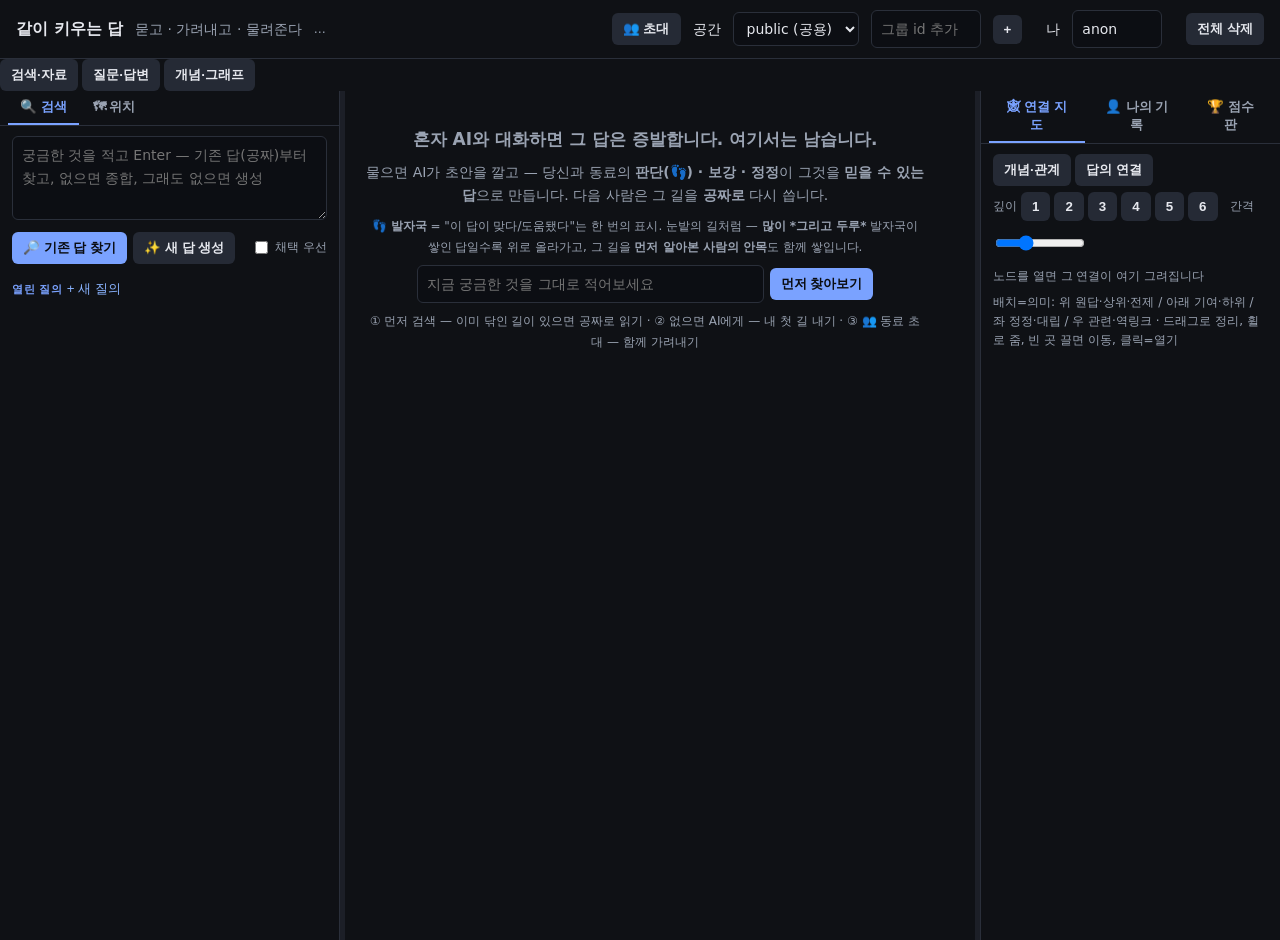
==== src/nightwish/static/app.html @ ee9a1b10 "Keep mapped-answer sources visible and initialize searches for shared answers Place generation sourc" ====
<!DOCTYPE html>
<html lang="ko">
<head>
<meta charset="utf-8" />
<meta name="viewport" content="width=device-width, initial-scale=1" />
<title>같이 키우는 답 — 묻고, 가려내고, 물려준다</title>
<style>
  :root { --bg:#0f1115; --panel:#171a21; --line:#2a2f3a; --fg:#e6e8ee;
          --mut:#9aa3b2; --acc:#7aa2ff; --good:#5ad19a; --warn:#ffcf6b;
          --link:#8ab4ff; --stub:#c98a8a; --fork:#e0a0ff; }
  * { box-sizing:border-box; }
  body { margin:0; background:var(--bg); color:var(--fg);
         font:14px/1.6 system-ui,"Apple SD Gothic Neo",sans-serif; }
  header { padding:10px 16px; border-bottom:1px solid var(--line); display:flex;
           gap:12px; align-items:center; flex-wrap:wrap; }
  header h1 { font-size:16px; margin:0; }
  header .stat { color:var(--mut); font-size:12px; }
  header .spacer { flex:1; }
  input, textarea, select { background:#0c0e13; color:var(--fg);
    border:1px solid var(--line); border-radius:6px; padding:7px 9px; font:inherit; }
  .grid { display:grid;
          grid-template-columns:var(--left-w,340px) 5px 1fr 5px var(--right-w,300px);
          gap:0; height:calc(100vh - 51px); }
  /* 섹션 폭 조절 스플리터 — 끌어서 좌/우 폭 조정(더블클릭=기본값) */
  .split { cursor:col-resize; background:var(--line); opacity:.5; touch-action:none; }
  .split:hover, .split.on { opacity:1; background:var(--acc); }
  aside { overflow:auto; padding:12px; }
  aside { border-right:1px solid var(--line); }
  aside.right { border-right:0; border-left:1px solid var(--line); }
  /* CENTER = horizontal stack of sliding panes (Roam/Matuschak식): 링크를 따라가면
     우측으로 새 패널이 쌓여 읽기 흐름이 끊기지 않는다. */
  .center { overflow-x:auto; overflow-y:hidden; padding:0; display:flex; align-items:stretch; }
  .pane { flex:1 1 clamp(340px, 44vw, 560px); overflow-y:auto; padding:12px 14px;
          border-right:1px solid var(--line); position:relative; }
  .pane.active { box-shadow: inset 3px 0 0 var(--acc); }
  .pane-close { position:absolute; top:8px; right:10px; background:none; color:var(--mut);
                font-size:16px; padding:0 4px; cursor:pointer; }
  .crumbs { font-size:11px; color:var(--mut); margin-bottom:6px; }
  .crumbs a { color:var(--link); cursor:pointer; }
  @media (max-width:880px){ .grid { grid-template-columns:1fr; height:auto; }
    .split { display:none; }
    .pane { flex-basis:88vw; }
    /* 사다리 압축(노트 23): 좁은 화면에선 버튼 줄바꿈·배지 축소 — 계단은 유지 */
    .row { flex-wrap:wrap; }
    .badge { font-size:.72em; padding:1px 5px; }
    .item .m { font-size:.78em; } }
  /* LEFT: Windsurf-style tabs (검색 / 위치) */
  .tabs { display:flex; gap:2px; border-bottom:1px solid var(--line);
          margin:-12px -12px 10px; padding:0 8px; }
  .tab { background:none; color:var(--mut); border:0; border-bottom:2px solid transparent;
         border-radius:0; padding:7px 12px; font-weight:600; cursor:pointer; }
  .tab:hover { color:var(--fg); }
  .tab.active { color:var(--acc); border-bottom-color:var(--acc); }
  .tab.ping::after { content:"●"; color:var(--good); font-size:8px; margin-left:5px; vertical-align:2px; }
  /* LEFT: IDE-style knowledge tree explorer (노트 09) */
  #tree { font-size:13px; overflow:auto; margin-bottom:4px;
          border:1px solid var(--line); border-radius:8px; padding:5px 4px; }
  .trow { display:flex; align-items:center; gap:4px; padding:2px 4px; border-radius:5px;
          cursor:pointer; white-space:nowrap; }
  .trow:hover { background:#1a1f29; }
  .trow.cur { background:#1e3a2b; box-shadow:inset 2px 0 0 var(--good); }
  .ttwist { flex:0 0 13px; text-align:center; color:var(--mut); user-select:none; font-size:11px; }
  .tlabel { overflow:hidden; text-overflow:ellipsis; }
  .tkind { font-size:9px; padding:0 4px; border-radius:8px; border:1px solid var(--line);
           color:var(--mut); margin-right:4px; vertical-align:1px; }
  .tkind.comment { color:var(--good); border-color:#2c4; }
  .tkind.fork    { color:var(--fork); border-color:var(--fork); }
  .tkind.followup{ color:var(--link); border-color:var(--link); }
  .tkind.unfold  { color:var(--warn); border-color:var(--warn); }
  /* root concepts = the spine: bold + diamond marker + a little air above */
  .tnode.root > .trow { margin-top:3px; }
  .tnode.root > .trow .tlabel { font-weight:700; }
  .tnode.root > .trow .tlabel::before { content:"◆ "; color:var(--acc); font-weight:400; }
  /* link refs (slug/드래그로 가리킨 개념) = 루트 밑 참조 — 흐리게 + → 표시.
     사람 기여(보강/정정/후속)는 알맹이라 밝게 둔다. */
  .trow.ref .tlabel { color:var(--mut); }
  .trow.ref .tlabel::before { content:"→ "; color:var(--link); }
  /* 시멘틱 릴레이션 칩(노트 16) — 무라벨(관련)은 흐리게, 타입 확인되면 또렷하게 */
  .rel-chip { font-size:10px; border:1px solid var(--line); border-radius:8px;
              padding:0 5px; margin-left:3px; color:var(--mut); cursor:pointer; }
  .rel-chip.set { color:var(--acc); border-color:var(--acc); }
  .rel-pop { position:fixed; z-index:80; background:var(--panel);
             border:1px solid var(--line); border-radius:8px; padding:5px; display:flex; gap:4px; }
  /* each level steps in with its own guide rail */
  .tkids { margin-left:7px; border-left:1px solid var(--line); padding-left:7px; }
  h2.sec { font-size:11px; color:var(--acc); text-transform:uppercase;
           letter-spacing:.5px; margin:16px 0 6px; }
  /* 4겹 섹션(노트 15): 보강/다른답/후속을 종류별로 — 수가 곧 '살아있는 답'의 증거 */
  details.kn-sec { margin-top:10px; }
  details.kn-sec > summary { cursor:pointer; list-style:none; font-size:12px; color:var(--acc);
    padding:5px 0; border-top:1px solid var(--line); }
  details.kn-sec > summary::-webkit-details-marker { display:none; }
  details.kn-sec > summary::before { content:"▸ "; color:var(--mut); }
  details.kn-sec[open] > summary::before { content:"▾ "; }
  .draft-hint { color:var(--warn); margin-top:8px; }
  .actbar.main { border-top:1px solid var(--line); padding-top:10px; margin-top:12px; }
  /* 온보딩(빈 화면 = 내 호기심으로 채우기) */
  .onboard h2 { font-size:17px; margin-bottom:8px; }
  .onboard p { max-width:560px; margin:8px auto; line-height:1.7; }
  /* 금융은 뒤로: '경제(고급)' 접기 헤더(흐리게) */
  details.econ-adv > summary { cursor:pointer; list-style:none; font-size:11px;
    color:var(--mut); text-transform:uppercase; letter-spacing:.5px; margin:16px 0 6px; }
  details.econ-adv > summary::-webkit-details-marker { display:none; }
  details.econ-adv > summary::before { content:"▸ "; }
  details.econ-adv[open] > summary::before { content:"▾ "; }
  button { background:var(--acc); color:#0a0c10; border:0; border-radius:6px;
           padding:7px 11px; font-weight:600; cursor:pointer; }
  button.sec { background:#252a35; color:var(--fg); }
  button.link { background:none; color:var(--link); padding:0; font-weight:400;
                cursor:pointer; border:0; }
  #search { width:100%; }
  .row { display:flex; gap:6px; align-items:center; margin-top:6px; }
  .item { padding:8px 10px; border:1px solid var(--line); border-radius:8px;
          margin:6px 0; cursor:pointer; background:var(--panel); }
  .item:hover { border-color:var(--acc); }
  .item .t { font-weight:600; }
  .item .m { color:var(--mut); font-size:12px; }
  .badge { font-size:11px; padding:1px 6px; border-radius:10px; border:1px solid var(--line);
           color:var(--mut); }
  .badge.frozen { color:var(--warn); border-color:var(--warn); }
  .badge.query { color:var(--good); border-color:var(--good); }
  .badge.co.author { color:var(--acc); border-color:var(--acc); }
  .badge.co.evaluator { color:var(--link); border-color:var(--link); }
  .badge.adopted { color:var(--good); border-color:var(--good); }
  .badge.draft { color:var(--mut); border-color:var(--mut); }
  .answer { white-space:pre-wrap; background:var(--panel); border:1px solid var(--line);
            border-radius:8px; padding:12px; margin:8px 0; }
  /* AI busy indicator */
  @keyframes spin { to { transform:rotate(360deg); } }
  .spinner { display:inline-block; width:13px; height:13px; vertical-align:-2px;
             border:2px solid var(--mut); border-top-color:var(--acc);
             border-radius:50%; animation:spin .8s linear infinite; }
  #busy { position:fixed; top:0; left:0; right:0; z-index:50; display:none;
          gap:8px; align-items:center; justify-content:center; padding:7px 12px;
          background:rgba(122,162,255,.14); border-bottom:1px solid var(--acc);
          color:var(--fg); font-size:13px; }
  #busy.on { display:flex; }
  .inline-busy { color:var(--acc); font-size:12px; }
  button[disabled] { opacity:.55; cursor:progress; }
  /* 본문 드래그 → AI에게 묻고 연결 팝업 (fixed: 패널 내부 스크롤과 무관하게 정확) */
  #sel-pop { position:fixed; display:none; z-index:60; width:280px; padding:8px;
             background:var(--panel); border:1px solid var(--acc); border-radius:8px;
             box-shadow:0 6px 20px rgba(0,0,0,.45); }
  #sel-pop input { width:100%; margin:4px 0; }
  #sel-hint { margin-top:6px; min-height:14px; }
  #sel-exist { margin:2px 0 4px; }
  /* 작업 결과(평가·채우기 등) 토스트 — 패널 재렌더로 사라지지 않게 화면 상단 고정 */
  #toast { position:fixed; top:10px; left:50%; transform:translateX(-50%); z-index:70;
           display:none; max-width:80vw; padding:8px 14px; border-radius:8px;
           background:#1d2530; border:1px solid var(--acc); color:var(--fg); font-size:13px;
           box-shadow:0 6px 20px rgba(0,0,0,.45); }
  #toast.on { display:block; }
  .wl-row, .ol { color:var(--link); cursor:pointer; }
  .node-head { display:flex; gap:8px; align-items:baseline; flex-wrap:wrap; }
  .node-head h3 { margin:0; font-size:18px; }
  .prov { color:var(--mut); font-size:12px; }
  .thread { margin-top:10px; }
  .c { border-left:2px solid var(--line); padding:6px 0 6px 12px; margin:6px 0 6px 4px; }
  .c .who { font-size:12px; }
  .c.fork { border-color:var(--fork); }
  .c .body { white-space:pre-wrap; margin:2px 0; }
  .kind-tag { font-size:11px; color:var(--mut); }
  .actbar { display:flex; gap:6px; flex-wrap:wrap; margin-top:4px; }
  .actbar button { padding:3px 8px; font-size:12px; font-weight:500; }
  .reply { margin-top:6px; }
  .reply textarea { width:100%; min-height:50px; }
  .empty { color:var(--mut); padding:20px; text-align:center; }
  .sc { display:flex; justify-content:space-between; font-size:13px; padding:2px 0; }
  .sc .v { color:var(--good); }
  /* 내 프로필 — 점유율 카드 */
  .sc.big { font-size:15px; font-weight:700; margin-top:4px; padding:4px; cursor:pointer; border-radius:6px; }
  .sc.big .v { color:var(--acc); }
  .sc.big:hover, .cat-row:hover { background:#1a1f29; }
  .cat-row { cursor:pointer; padding:2px 4px; border-radius:5px; }
  .cat-row .cat-t { overflow:hidden; text-overflow:ellipsis; white-space:nowrap; max-width:150px; }
  .cat-detail { padding:2px 0 6px 10px; border-left:1px solid var(--line); margin:0 0 4px 5px; }
  .me-node { color:var(--link); cursor:pointer; display:block; padding:1px 0;
             overflow:hidden; text-overflow:ellipsis; white-space:nowrap; }
  a.wl { color:var(--link); cursor:pointer; }
  a.ext { color:var(--link); text-decoration:underline; }
  a.ext::after { content:"↗"; font-size:10px; opacity:.7; margin-left:1px; }
  .err { color:var(--stub); font-size:12px; }
  code { background:#0c0e13; padding:1px 5px; border-radius:4px; }
</style>
<link rel="stylesheet" href="/static/knowledge-map.css?v=1" />
</head>
<body>
<div id="busy"><span class="spinner"></span> <span id="busy-msg">AI가 답변을 생성하는 중…</span></div>
<div id="toast"></div>
<div id="sel-pop">
  <div class="prov" id="sel-src"></div>
  <div id="sel-exist"></div>
  <input id="sel-q" placeholder="이 주제를 물어보기 (Enter) — 비우면 구절 그대로" />
  <div class="row">
    <button id="sel-ask" title="이 주제를 우측 패널로 열기 — 있으면 연결, 없으면 AI가 정리">🤖 묻고 열기</button>
    <button class="sec" id="sel-close">닫기</button>
  </div>
  <div class="prov" id="sel-hint"></div>
</div>
<header>
  <h1>같이 키우는 답</h1>
  <span class="m" style="color:var(--mut)">묻고 · 가려내고 · 물려준다</span>
  <span class="stat" id="stat">…</span>
  <span class="spacer"></span>
  <button class="sec" id="btn-invite" title="동료를 초대해 함께 가려내기 — 지금 보는 공간의 링크를 복사합니다">👥 초대</button>
  <label class="m">공간</label>
  <select id="space" title="함께 보는 공간 — public(모두의 공용) 또는 우리 그룹만의 층">
    <option value="public">public (공용)</option>
  </select>
  <input id="space-new" placeholder="그룹 id 추가" style="width:110px" />
  <button class="sec" id="add-space">+</button>
  <span class="m" id="layer-hint" style="color:var(--acc)"></span>
  <label class="m">나</label>
  <input id="me" value="anon" style="width:90px" />
  <span id="auth-box"></span>
  <button class="sec" id="btn-reset" title="모든 노드·평가 삭제 (되돌릴 수 없음)">전체 삭제</button>
</header>

<nav class="mobile-sections" aria-label="화면 영역">
  <button class="sec" data-section-tab="search">검색·자료</button>
  <button class="sec" data-section-tab="answer">질문·답변</button>
  <button class="sec" data-section-tab="graph">개념·그래프</button>
</nav>
<div class="grid">
  <!-- LEFT: Windsurf-style tabs — 검색(진입) / 위치(트리 탐색기) -->
  <aside>
    <div class="tabs">
      <button class="tab active" data-tab="search">🔍 검색</button>
      <button class="tab" data-tab="tree">🗺 위치</button>
    </div>

    <div class="tabpane" id="tab-search">
      <textarea id="search" rows="3" placeholder="궁금한 것을 적고 Enter — 기존 답(공짜)부터 찾고, 없으면 종합, 그래도 없으면 생성"></textarea>
      <div class="row">
        <button id="btn-search" title="1계단 — 이미 있는 답 재사용: 가장 싸고, 사람이 가려낸 답">🔎 기존 답 찾기</button>
        <button id="btn-ask" class="sec" title="3계단(마지막) — 기존·종합으로 안 되면 프런티어 AI가 새 초안 생성">✨ 새 답 생성</button>
        <label class="prov" style="margin-left:auto;cursor:pointer" title="사람이 가려낸(채택) 답을 위로"><input type="checkbox" id="sort-adopted" style="vertical-align:middle"> 채택 우선</label>
      </div>
      <a id="google-search" hidden target="_blank" rel="noopener noreferrer">Google에서 직접 검색 ↗</a>
      <div id="map-sources"></div>
      <div id="results"></div>

      <h2 class="sec">열린 질의 <button class="link" id="new-query">+ 새 질의</button></h2>
      <div id="query-form" style="display:none">
        <input id="q-title" placeholder="공개 질문 제목" style="width:100%" />
        <textarea id="q-detail" rows="2" placeholder="배경/근거(선택)" style="width:100%;margin-top:4px"></textarea>
        <div class="row"><button id="q-post">질의 등록</button></div>
      </div>
      <div id="queries"></div>
    </div>

    <div class="tabpane" id="tab-tree" style="display:none">
      <h2 class="sec">지식 트리 — 내 위치 <button class="link" id="tree-refresh" title="새로고침">↻</button></h2>
      <div id="tree" class="prov">…</div>
    </div>
  </aside>

  <!-- CENTER: node detail + recursive thread (빈 상태 = 온보딩, init()이 채움) -->
  <div class="split" id="split-l" title="끌어서 왼쪽 폭 조절 · 더블클릭=기본"></div>
  <section class="center" id="center">
    <div class="empty">…</div>
  </section>

  <!-- RIGHT: my profile (territory share) + scores + economy -->
  <div class="split" id="split-r" title="끌어서 오른쪽 폭 조절 · 더블클릭=기본"></div>
  <aside class="right">
    <div class="tabs">
      <button class="tab active" data-rtab="map" title="지금 보는 답의 연결 — 드래그·휠줌·팬, 클릭=이동">🕸 연결 지도</button>
      <button class="tab" data-rtab="me" title="내 점유율·안목·재검— 나의 기록">👤 나의 기록</button>
      <button class="tab" data-rtab="board" title="발자국 쌓인 길·안목·단골 랭킹">🏆 점수판</button>
    </div>
    <div class="tabpane" id="rtab-map">
      <div class="map-modes" aria-label="지도 보기 방식">
        <button class="sec" data-map-mode="semantic">개념·관계</button>
        <button class="sec" data-map-mode="documents">답의 연결</button>
      </div>
      <div id="knowledge-map" hidden></div>
      <div id="document-map">
      <div class="row" style="margin-bottom:6px;flex-wrap:wrap;gap:4px">
        <span class="prov">깊이</span>
        <button class="sec ego-d" data-d="1">1</button>
        <button class="sec ego-d" data-d="2">2</button>
        <button class="sec ego-d" data-d="3">3</button>
        <button class="sec ego-d" data-d="4" title="4단계부터는 다시 내려받습니다">4</button>
        <button class="sec ego-d" data-d="5" title="4단계부터는 다시 내려받습니다">5</button>
        <button class="sec ego-d" data-d="6" title="4단계부터는 다시 내려받습니다">6</button>
        <span class="prov" style="margin-left:8px" title="붐비면 넓혀서 읽기 — 간선 라벨은 줌인하면 나타납니다">간격</span>
        <input type="range" id="ego-space" min="70" max="240" step="10" style="width:90px">
      </div>
      <div id="ego" class="prov">노드를 열면 그 연결이 여기 그려집니다</div>
      <div class="prov" style="margin-top:6px">배치=의미: 위 원답·상위·전제 / 아래 기여·하위 / 좌 정정·대립 / 우 관련·역링크 · 드래그로 정리, 휠로 줌, 빈 곳 끌면 이동, 클릭=열기</div>
      </div>
    </div>
    <div class="tabpane" id="rtab-me" style="display:none">
    <h2 class="sec" title="내가 만들거나 가려낸 지식이 전체에서 차지하는 몫">내 프로필 — 지식 영역 점유율</h2>
    <div id="me-stats" class="prov">…</div>
    </div>
    <div class="tabpane" id="rtab-board" style="display:none">
    <h2 class="sec" title="많이 *그리고 두루* 발자국이 쌓인 답이 위로 — 내용 가치 점수">발자국 쌓인 길 (권위)</h2>
    <div id="top-nodes"></div>
    <h2 class="sec" title="남보다 먼저 좋은 답을 알아본 사람 — 그 답이 나중에 두루 인정받으면 오릅니다">안목 — 앞서 알아본 사람</h2>
    <div id="top-hubs"></div>
    <h2 class="sec" title="발자국(👣 도움됐다는 표시)을 많이 남기며 가려내기에 참여한 사람">단골 — 발자국 많이 남긴 사람</h2>
    <div id="top-evals"></div>
    <details class="econ-adv"><summary>경제 (고급)</summary>
      <div class="row" style="margin-top:6px"><input id="mint-amt" type="number" value="100" style="width:80px" />
        <button id="btn-mint" class="sec">민팅</button></div>
      <div id="ledger" class="prov" style="margin-top:8px"></div>
    </details>
    </div>
  </aside>
</div>

<script src="/static/knowledge-map.js?v=1"></script>
<script>
const $ = s => document.querySelector(s);
const api = async (m, url, body) => {
  const r = await fetch(url, {method:m, cache:'no-store',
    headers:{'Content-Type':'application/json'},
    body: body ? JSON.stringify(body) : undefined});
  if (!r.ok) { const t = await r.text(); throw new Error(t); }
  return r.json();
};
const space = () => $('#space').value;
const me = () => $('#me').value.trim() || 'anon';

// Show a "running" banner (and disable a trigger button) while an async — often
// slow, network-bound AI — action is in flight, so it never looks frozen.
let busyDepth = 0;
async function withBusy(msg, fn, btn){
  busyDepth++;
  $('#busy-msg').textContent = msg;
  $('#busy').classList.add('on');
  let label;
  // 실제 스피너를 누른 버튼 위에 — AI 등 느린 동작 중 버튼이 돈다
  if (btn){ label = btn.innerHTML; btn.disabled = true;
            btn.innerHTML = `<span class="spinner"></span> ${label}`; }
  const t0 = Date.now();
  const tick = setInterval(()=>{
    $('#busy-msg').textContent = `${msg} (${((Date.now()-t0)/1000).toFixed(0)}초)`;
  }, 1000);
  try { return await fn(); }
  finally {
    clearInterval(tick);
    if (--busyDepth <= 0){ busyDepth = 0; $('#busy').classList.remove('on'); }
    if (btn){ btn.disabled = false; btn.innerHTML = label; }
  }
}
// 상단 토스트 — 패널 재렌더로 사라지지 않는 작업 결과 안내
let toastT = null;
function toast(msg, ms=3500){
  const el = $('#toast'); el.textContent = msg; el.classList.add('on');
  clearTimeout(toastT); toastT = setTimeout(()=> el.classList.remove('on'), ms);
}
const esc = s => String(s||'').replace(/[&<>"']/g, c => ({'&':'&amp;','<':'&lt;','>':'&gt;','"':'&quot;',"'":'&#39;'}[c]));

// render [[wikilinks]] + bare http(s) URLs as clickable
function renderText(t){
  return esc(t)
    // URL 먼저(아직 태그가 없는 평문 단계) → 외부 링크. 끝 문장부호는 링크에서 제외.
    .replace(/(https?:\/\/[^\s<"]+)/g, m => {
      const tail = (m.match(/[.,);!?]+$/) || [''])[0];
      const url = m.slice(0, m.length - tail.length);
      return `<a class="ext" href="${url}" target="_blank" rel="noopener noreferrer">${url}</a>${tail}`;
    })
    .replace(/\[\[([^\]]+)\]\]/g, (_,n)=>`<a class="wl" data-link="${esc(n)}">${esc(n)}</a>`);
}

async function refreshStat(){
  const s = await api('GET','/api/state');
  const p = s.persistence || {};
  const durable = (p.backend || '').startsWith('postgres');
  let store;
  if (durable && p.db_ok !== false) store = '🟢 DB저장';
  else if (durable) store = '🔴 DB오류';
  else store = '🟡 임시(유실위험)';
  const ai = s.ai || {};
  const aiTag = ai.active ? `🤖 ${ai.model}` : '🤖 오프라인스텁';
  const el = $('#stat');
  const saved = p.last_saved_at ? ` · 저장 ${p.last_saved_at.slice(0,19)}` : '';
  el.textContent =
    `노드 ${s.node_count} · 질의 ${s.query_count} · ${s.hub_mode} · ${store}${saved} · ${aiTag}`;
  el.title = [p.error || p.hint || (durable ? `Postgres 영속 · 마지막 저장 ${p.last_saved_at||'?'}` : ''),
              ai.hint].filter(Boolean).join('\n');
  loadTree();      // 노드 생성·평가 등으로 상태가 바뀌면 트리도 갱신(노트 09)
  loadMeStats();   // 점유율도 갱신(노트 10 B)
}

function adoptBadge(n){
  if (n.is_query || n.is_stub) return '';
  return n.adopted ? '<span class="badge adopted" title="누군가 발자국을 남긴 길 — 채택됨">채택</span>'
                   : '<span class="badge draft" title="아직 발자국 없음 — 발자국이 남겨지면 채택">초안</span>';
}
function nodeItem(n){
  const b = (n.is_query ? '<span class="badge query">질의</span>'
          : n.frozen ? '<span class="badge frozen">AI·동결</span>' : '')
          + ((space() !== 'public' && n.space === 'public')
             ? ' <span class="badge" title="공용 커먼즈의 답 — 👣 발자국을 남기면 우리 공간에 들어옵니다">🌐 공용</span>' : '')
          + ' ' + adoptBadge(n)
          + (n.freshness === 'stale' ? ' <span class="badge" title="1년 넘게 갱신 안 된 답">🔴</span>'
             : n.freshness === 'aging' ? ' <span class="badge" title="90일 넘게 갱신 안 된 답">🟡</span>' : '')
          + (n.contested ? ' <span class="badge" style="border-color:var(--fork);color:var(--fork)" title="정정/다른 답이 제기됨 — 견줘보세요">⚔️</span>' : '');
  const d = document.createElement('div');
  d.className = 'item';
  const wear = (n.staked||0) >= 12 ? '🔥' : (n.staked||0) >= 3 ? '' : (n.staked ? '' : '🌱');
  const indep = (n.indep && n.walkers && n.indep < n.walkers)
    ? ` · 두루 ${n.indep}` : '';
  const conds = (n.conditions||[]).slice(0,2).map(cd=>`<span class="badge cond">${esc(cd)}</span>`).join(' ');
  d.innerHTML = `<div class="t">${esc(n.title)} ${b}</div>
    <div class="m">${esc(n.author)} · 👣 ${n.staked}${wear?' '+wear:''}${indep} · 권위 ${n.authority} ${conds}</div>`;
  d.onclick = ()=> openNode(n.id);
  return d;
}

async function doSearch(){
  const q = $('#search').value.trim();
  $('#google-search').hidden = !q;
  $('#google-search').href = 'https://www.google.com/search?q='+encodeURIComponent(q);
  let res = await api('GET', `/api/search?q=${encodeURIComponent(q)}&space=${space()}`);
  if ($('#sort-adopted') && $('#sort-adopted').checked)
    res = [...res].sort((a,b)=> (b.adopted?1:0)-(a.adopted?1:0) || b.authority-a.authority);
  const grpView = space() !== 'public';
  const box = $('#results'); box.innerHTML = '';
  if (!res.length){
    box.innerHTML = grpView
      ? '<div class="prov">이 그룹의 공간은 아직 비어 있습니다 — 그룹의 질문으로 시작하거나, 아래 🌐 공용 커먼즈에서 찾아 👣로 들여오세요.</div>'
      : '<div class="prov">아직 이 길을 걸은 사람이 없습니다 — 아래에서 새 답을 생성하면 당신이 첫 걸음입니다.</div>';
  } else if (q){
    const lead = document.createElement('div');
    lead.className = 'prov';
    const nAdopted = res.filter(n=>n.adopted).length;
    lead.innerHTML = `♻️ 기존 길 <b>${res.length}</b>개${nAdopted?` (사람의 발자국이 남은 답 ${nAdopted}개)`:''} — 재사용은 공짜입니다. 근거와 적용 조건을 함께 확인하세요.`;
    box.appendChild(lead);
  }
  res.forEach(n => box.appendChild(nodeItem(n)));
  // 기존 길이 2개 이상이면 — "종합해서 답변할까요?" (내부 RAG: 근거 안에서만, 출처 자동 링크)
  if (q && res.length >= 2){
    const offer = document.createElement('div');
    offer.className = 'prov';
    offer.style.marginTop = '8px';
    offer.textContent = `위 ${res.length}개의 기존 답을 종합해서 답변할까요?`;
    const go = document.createElement('button');
    go.className = 'sec'; go.style.marginLeft = '6px';
    go.textContent = '📋 종합 답변 만들기';
    go.title = '기존 답들만 근거로 종합(RAG) — 근거에 없는 내용은 지어내지 않고, 출처는 본문 [[링크]]로 박힙니다';
    go.onclick = async ()=>{
      try{
        const r = await withBusy('기존 답들을 종합하는 중…',
          ()=> api('POST','/api/synthesize',{question:q, author:me(), space:space()}), go);
        await refreshStat();
        renderNode(r.node);
        toast(`📚 기존 답 ${r.sources.length}개를 근거로 종합 — 출처는 본문 링크로`);
      }catch(e){ alert('종합 실패: ' + e.message); }
    };
    offer.appendChild(go);
    box.appendChild(offer);
  }
  // 그룹 뷰의 공용 계단: 우리 것 다음에 공용 커먼즈 결과 (발자국 남기면 들여오기)
  if (grpView && q){
    try{
      const shown = new Set(res.map(n => n.id));
      const pub = (await api('GET', `/api/search?q=${encodeURIComponent(q)}&space=public&limit=10`))
        .filter(n => !shown.has(n.id));
      if (pub.length){
        const h = document.createElement('div');
        h.className = 'prov'; h.style.marginTop = '10px';
        h.innerHTML = `🌐 <b>공용 커먼즈에서</b> ${pub.length}개 — 열어 보고 👣 발자국을 남기면 우리 공간에 들어옵니다`;
        box.appendChild(h);
        pub.forEach(n => box.appendChild(nodeItem(n)));
      }
    }catch(e){ /* 공용 계단 실패는 조용히 — 그룹 결과는 이미 위에 */ }
  }
  // 3계단(마지막): 그래도 없으면 생성 — 사다리의 바닥이 아니라 꼭대기(가장 비쌈)
  if (q){
    const last = document.createElement('div');
    last.className = 'prov'; last.style.marginTop = '8px';
    last.textContent = res.length ? '위 답들로 부족하면 —' : '';
    const nb = document.createElement('button');
    nb.className = 'sec'; nb.style.marginLeft = res.length ? '6px' : '0';
    nb.textContent = '✨ 새 답 생성 (AI)';
    nb.title = '프런티어 AI가 새 초안을 만듭니다 — 초안은 사람이 발자국을 남겨야 채택됩니다';
    nb.onclick = ()=> doAsk();
    last.appendChild(nb);
    box.appendChild(last);
  }
}

async function doAsk(force){
  const q = $('#search').value.trim();
  if (!q) return;
  try {
    const r = await withBusy('질문의 의미를 살피고 답변과 개념 지도를 함께 만드는 중…',
      ()=> api('POST','/api/ask',{question:q, author:me(), space:space(), force:!!force,
                                  api_key: localStorage.getItem('nw_byok') || '', with_knowledge:true}),
      $('#btn-ask'));
    await refreshStat();
    renderNode(r.node);                 // 새 AI 답 또는 기존 채택본
    if (r.stage === 'ai' && r.quota_left !== null && r.quota_left !== undefined)
      toast(`✨ 새 답 생성 — 오늘 ${r.quota_left}건 남음 (재사용·검색·종합은 무제한)`);
    // 첫 질문 직후 한 번만: 혼자 두지 않기 — 동료 초대 넛지 (교정 3)
    if (!localStorage.getItem('nw_invite_nudged')){
      localStorage.setItem('nw_invite_nudged', '1');
      const b = document.createElement('div');
      b.className = 'prov';
      b.innerHTML = '🤖 AI의 초안이 깔렸습니다. 동료가 보면 고치고 보탤 수 있어요 — ';
      const ib = document.createElement('button');
      ib.className = 'sec'; ib.textContent = '👥 초대 링크 복사';
      ib.onclick = doInvite;
      b.appendChild(ib);
      if (panes().firstChild) panes().firstChild.prepend(b);
    }
    if (r.stage === 'existing'){        // 같은 질문의 채택본이 이미 있음 — 난립 방지
      const banner = document.createElement('div');
      banner.className = 'prov';
      banner.innerHTML = '♻️ 같은 질문에 <b>사람이 가려낸 답</b>(권위 최고본)이 이미 있어 재사용합니다 — 생성 0원. ';
      const btn = document.createElement('button');
      btn.className = 'sec'; btn.textContent = '그래도 새로 묻기';
      btn.onclick = ()=> doAsk(true);
      banner.appendChild(btn);
      if (panes().firstChild) panes().firstChild.prepend(banner);
    }
    // 관련 기존 답이 있으면 밑의 검색 결과 패널에 함께 노출
    const box = $('#results'); box.innerHTML = '';
    if (r.related && r.related.length){
      const h = document.createElement('div');
      h.className = 'prov'; h.textContent = '관련 기존 답:';
      box.appendChild(h);
      r.related.forEach(n => box.appendChild(nodeItem(n)));
    }
  } catch(e){
    if ((e.message||'').includes('쿼터')){
      // 사다리 밖 마지막 문 — 본인 키(BYOK)로 계속. 키는 브라우저에만 저장.
      const k = prompt('오늘의 무료 생성이 끝났어요. 재사용·검색·종합은 계속 무제한!\n' +
                       '계속 생성하려면 본인 Anthropic API 키를 넣으세요 (브라우저에만 저장, 서버 저장 없음):');
      if (k && k.trim()){
        localStorage.setItem('nw_byok', k.trim());
        toast('🔑 내 키로 생성합니다 — 비용은 내 계정으로');
        return doAsk(force);
      }
    }
    alert('AI 질문 실패: ' + e.message);
  }
}

async function loadQueries(){
  const qs = await api('GET',`/api/queries?space=${space()}`);
  const box = $('#queries'); box.innerHTML = '';
  if (!qs.length) box.innerHTML = '<div class="prov">열린 질의 없음.</div>';
  qs.forEach(n => box.appendChild(nodeItem(n)));
}

// -- sliding panes: a left→right trail of concept panes ----------------------
// Following a link never replaces what you were reading: it opens the target as
// a NEW pane to the right (truncating anything further right), so the reading
// flow — the chain of concepts — stays visible. (docs/design: 06 navigation)
let trail = [];                         // node ids, oldest(left) → newest(right)
const panes = () => $('#center');
const paneIndexOf = el => [...panes().children].indexOf(el);
const fetchNode = id => api('GET',`/api/nodes/${encodeURIComponent(id)}?space=${space()}`);

async function openNode(id){            // start a FRESH trail (left list / search / scores)
  panes().innerHTML = ''; trail = [];
  await pushPane(id);
  setMobileSection('answer');
}
function renderNode(n){                 // fresh trail from an already-fetched node object
  panes().innerHTML = ''; trail = [n.id];
  focusPane(addPaneEl(n));
  setMobileSection('answer');
}
async function pushPane(id, afterEl){   // open `id` as a new pane right of `afterEl`
  if (afterEl){
    const i = paneIndexOf(afterEl);
    while (panes().children.length > i + 1){ panes().lastChild.remove(); trail.pop(); }
  }
  const n = await fetchNode(id);
  trail.push(n.id);
  const pane = addPaneEl(n);
  focusPane(pane);
  pane.scrollIntoView({behavior:'smooth', inline:'end', block:'nearest'});
}
function addPaneEl(n){
  const pane = document.createElement('div');
  pane.className = 'pane'; pane.dataset.nodeId = n.id;
  pane.onmousedown = ()=> focusPane(pane);
  panes().appendChild(pane);
  fillPane(n, pane);
  return pane;
}
function focusPane(pane){
  panes().querySelectorAll('.pane.active').forEach(p=>p.classList.remove('active'));
  if (pane){
    pane.classList.add('active');
    if (pane.dataset.nodeId) syncTree(pane.dataset.nodeId);   // 트리에 위치 반영
    if (pane._node && EGO.data !== pane._node) renderEgo(pane._node);
  }
}
// 🕸 연결 지도 — 옵시디안급 동적 에고 그래프 (외부 라이브러리 없음).
// 깊이 1~3(/ego 엔드포인트, BFS·국소 확장) · 포스 레이아웃(간선 스프링+반발)
// + 1단계 이웃엔 의미 방향의 약한 중력(위=원답·상위·전제/아래=기여·하위/
// 좌=정정·대립/우=관련·역링크). 드래그·휠 줌·팬·클릭=열기. 자동 맞춤은
// 사용자가 조작하기 전까지.
const EGO = {data:null, raf:0, running:false, cache:null};
const egoDepth = ()=> Math.min(6, Math.max(1, +(localStorage.getItem('nw_ego_depth')||1)));
const egoSpace = ()=> Math.min(240, Math.max(70, +(localStorage.getItem('nw_ego_space')||110)));
async function renderEgo(n){
  EGO.data = n;
  cancelAnimationFrame(EGO.raf); EGO.running = false;
  if (renderKnowledge(n)) return;
  const box = $('#ego'); if (!box) return;
  const paneEl = $('#rtab-map');
  if (paneEl && paneEl.style.display === 'none') return;
  document.querySelectorAll('.ego-d').forEach(b=>
    b.style.borderColor = (+b.dataset.d === egoDepth()) ? 'var(--acc)' : '');
  cancelAnimationFrame(EGO.raf); EGO.running = false;
  if (!n){ box.innerHTML = '<div class="prov">노드를 열면 그 연결이 여기 그려집니다</div>'; return; }
  // 캐시: 같은 노드 뷰(객체 동일)면 받은 깊이 안에서 필터로 즉시 전환 —
  // 기본 fetch는 3단계(1~3 즉시), 4단계 이상을 고를 때만 다시 내려받는다.
  const D = egoDepth();
  let full;
  const c0 = EGO.cache;
  if (c0 && c0.forNode === n && c0.depth >= D){
    full = c0.graph;
  } else {
    const fetchD = Math.max(D, 3);
    try {
      full = await api('GET', `/api/nodes/${encodeURIComponent(n.id)}/ego?depth=${fetchD}&space=${space()}`);
    } catch(e){ box.innerHTML = `<div class="prov">지도 로드 실패: ${esc(e.message)}</div>`; return; }
    if (EGO.data !== n) return;                  // 그 사이 다른 노드로 이동함
    EGO.cache = {forNode: n, depth: fetchD, graph: full};
  }
  const keep = new Set(full.nodes.filter(x => x.d <= D).map(x => x.id));
  const g = {center: full.center,
             nodes: full.nodes.filter(x => keep.has(x.id))
                              .map(x => ({...x})),          // 위치 오염 방지 사본
             edges: full.edges.filter(e => keep.has(e.a) && keep.has(e.b))};
  const others = g.nodes.filter(x => x.id !== g.center);
  if (!others.length){
    box.innerHTML = '<div class="prov">아직 연결이 없습니다 — 본문에 [[개념]]을 걸거나 보강·정정·후속으로 가지를 치면 지도가 자랍니다.</div>';
    return;
  }
  const W = Math.max(box.clientWidth || 320, 280);
  const H = Math.max(420, window.innerHeight - 250);
  const SP = egoSpace();                          // 조밀도: 목표 간선 길이(px)
  const cx = W/2, cy = H/2;
  const sideOf = lbl => (lbl==='원답'||lbl==='상위'||lbl==='전제') ? 'u'
                      : (lbl==='정정'||lbl==='대립') ? 'l'
                      : (lbl==='보강'||lbl==='후속'||lbl==='계승'||lbl==='하위'||lbl==='기여') ? 'd' : 'r';
  const anchor = {u:[cx, cy-H*0.33], d:[cx, cy+H*0.33], l:[cx-W*0.36, cy], r:[cx+W*0.36, cy]};
  const byId = {};
  g.nodes.forEach(x => byId[x.id] = x);
  const center = byId[g.center]; center.x = cx; center.y = cy; center.pin = true;
  // 1단계 이웃의 의미 방향(중심과 잇는 간선 라벨) → 초기 위치·약한 중력
  g.edges.forEach(e=>{
    const nb = e.a === g.center ? byId[e.b] : e.b === g.center ? byId[e.a] : null;
    if (nb && nb.d === 1 && !nb.side) nb.side = sideOf(e.label);
  });
  others.forEach((p,i)=>{
    const a = p.side ? anchor[p.side] : [cx, cy];
    const sp = 40 + (p.d-1)*70;                       // 깊을수록 바깥 링
    p.x = a[0] + Math.sin(i*2.4)*sp; p.y = a[1] + Math.cos(i*1.7)*sp;
    p.vx = 0; p.vy = 0;
  });
  const colr = t => (t==='정정'||t==='대립') ? '#e0a0ff' : '#8ab4ff';
  const trunc = (s,k)=> (s||'').length>k ? (s||'').slice(0,k-1)+'…' : (s||'');

  box.innerHTML = `<svg id="ego-svg" width="${W}" height="${H}"
    style="max-width:100%;touch-action:none;background:rgba(255,255,255,.02);border-radius:8px">
    <g id="ego-view"></g></svg>`;
  const svg = box.querySelector('#ego-svg'), view = box.querySelector('#ego-view');
  let tx=0, ty=0, sc=1;
  // 호버 포커스: 가리킨 노드의 링크만 또렷하게, 무관한 선·노드는 흐리게
  let hoverId = null;
  const adj = {};
  g.edges.forEach(e=>{ (adj[e.a] = adj[e.a] || new Set()).add(e.b);
                       (adj[e.b] = adj[e.b] || new Set()).add(e.a); });
  const applyView = ()=> view.setAttribute('transform', `translate(${tx},${ty}) scale(${sc})`);

  const draw = ()=>{
    // 붐빔 제어: 간선이 많고 줌아웃 상태면 라벨 생략 — 줌인하면 나타난다
    const showLbl = g.edges.length <= 40 || sc >= 1.05;
    view.innerHTML =
      g.edges.map(e=>{ const a = byId[e.a], b = byId[e.b]; if (!a||!b) return '';
        const ew = 1 + Math.min(3, (e.w||0)*0.7);              // 확인·발자국 → 굵기
        let eo = 0.24 + Math.min(0.5, (e.w||0)*0.13);
        let lblOk = showLbl;
        if (hoverId){                                           // 호버 포커스
          const inc = (e.a === hoverId || e.b === hoverId);
          eo = inc ? Math.max(0.75, eo) : 0.05;
          lblOk = inc;
        } else if (e.a !== g.center && e.b !== g.center){
          eo *= 0.55;                                           // 배경 간선은 평시에도 옅게
        }
        return `<line x1="${a.x}" y1="${a.y}" x2="${b.x}" y2="${b.y}"
            stroke="${colr(e.label)}" stroke-opacity="${eo}" stroke-width="${ew}"/>`
          + (lblOk ? `<text x="${(a.x+b.x)/2}" y="${(a.y+b.y)/2-3}" font-size="9"
            fill="${colr(e.label)}" fill-opacity=".8" text-anchor="middle">${esc(e.label)}</text>` : '');
      }).join('')
      + others.map(p=>{ const w = p.w||0;
        const dim = !hoverId ? 1
          : (p.id === hoverId || (adj[hoverId] && adj[hoverId].has(p.id))) ? 1 : 0.15;
        const r = (p.d === 1 ? 13 : 10) + Math.min(5, w*0.6);   // 발자국 → 크기
        const sw = 1.2 + Math.min(3, w*0.45);                    // 발자국 → 테두리
        const fill = w >= 6 ? '#22304f' : w >= 2 ? '#1b2740' : '#141b2d';  // → 진하게
        const nameOk = p.d <= 2 || others.length <= 45 || sc >= 1.05;
        return `<g class="ego-n" data-gid="${esc(p.id)}" style="cursor:grab" opacity="${dim}">
          <circle cx="${p.x}" cy="${p.y}" r="${r}" fill="${fill}"
            stroke="${colr(p.kind)}" stroke-width="${sw}" stroke-opacity="${p.d===1?1:.7}"/>
          ${nameOk ? `<text x="${p.x}" y="${p.y+r+13}" font-size="${p.d===1?11:10}" text-anchor="middle"
            fill="#cfd8ea" fill-opacity="${p.d===1?1:.75}">${esc(trunc(p.title, p.d===1?18:14))}</text>` : ''}
          <title>${esc(p.title)} — ${esc(p.kind)} · ${p.d}단계 · 👣${p.w||0} · 권위 ${p.auth ?? '?'} (클릭=열기)</title></g>`;
      }).join('')
      + `<g data-gid="${esc(center.id)}" opacity="${!hoverId || hoverId === center.id || (adj[hoverId] && adj[hoverId].has(center.id)) ? 1 : 0.3}">
          <circle cx="${center.x}" cy="${center.y}" r="21" fill="#101828" stroke="#e8c268" stroke-width="2.2"/>
          <text x="${center.x}" y="${center.y+38}" font-size="12" font-weight="600" text-anchor="middle"
            fill="#e8c268">${esc(trunc(center.title,22))}</text>
          <title>${esc(center.title)} (현재)</title></g>`;
  };

  let heat = 1, userView = false;
  const fit = ()=>{
    if (userView) return;
    let x0=1e9, y0=1e9, x1=-1e9, y1=-1e9;
    for (const p of g.nodes){
      x0 = Math.min(x0, p.x); x1 = Math.max(x1, p.x);
      y0 = Math.min(y0, p.y); y1 = Math.max(y1, p.y);
    }
    x0 -= 70; x1 += 70; y0 -= 45; y1 += 60;
    const k = Math.min(W/(x1-x0), H/(y1-y0), 1.35);
    sc = k;
    tx = (W - (x1-x0)*k)/2 - x0*k;
    ty = (H - (y1-y0)*k)/2 - y0*k;
    applyView();
  };
  const step = ()=>{
    for (const e of g.edges){                        // 간선 스프링 (임의 쌍)
      const a = byId[e.a], b = byId[e.b]; if (!a||!b) continue;
      const dx = b.x-a.x, dy = b.y-a.y, d = Math.hypot(dx,dy) || 1;
      const f = (d-SP)*0.011, fx = dx/d*f, fy = dy/d*f;
      if (!a.pin && !a.drag){ a.vx += fx; a.vy += fy; }
      if (!b.pin && !b.drag){ b.vx -= fx; b.vy -= fy; }
    }
    for (const p of others){
      if (p.drag) continue;
      let fx = 0, fy = 0;
      if (p.side && p.d === 1){                      // 1단계만 의미 방향 중력
        const a = anchor[p.side];
        fx += (a[0]-p.x)*0.012; fy += (a[1]-p.y)*0.012;
      }
      for (const q of g.nodes){ if (q===p) continue; // 상호 반발
        const rx = p.x-q.x, ry = p.y-q.y, r2 = rx*rx+ry*ry || 1;
        const rep = Math.min(1600*(SP/110)*(SP/110)/r2, 3), r = Math.sqrt(r2);
        fx += rx/r*rep; fy += ry/r*rep; }
      p.vx = (p.vx+fx)*0.8; p.vy = (p.vy+fy)*0.8;
      p.x += p.vx*heat; p.y += p.vy*heat;
    }
  };
  const loop = ()=>{ step(); draw(); fit(); heat *= 0.99;
    if (heat > 0.04){ EGO.raf = requestAnimationFrame(loop); }
    else EGO.running = false; };
  const wake = h => { heat = Math.max(heat, h);
    if (!EGO.running){ EGO.running = true; loop(); } };
  wake(1);

  let mode = null, moved = 0, dragN = null;
  const toWorld = ev => { const r = svg.getBoundingClientRect();
    return [(ev.clientX-r.left-tx)/sc, (ev.clientY-r.top-ty)/sc]; };
  svg.addEventListener('pointerdown', ev=>{
    const gEl = ev.target.closest('.ego-n'); moved = 0;
    if (gEl){ dragN = byId[gEl.dataset.gid];
      if (dragN){ dragN.drag = true; mode = 'node'; } }
    else { mode = 'pan'; userView = true; }
    svg.setPointerCapture(ev.pointerId);
  });
  svg.addEventListener('pointermove', ev=>{
    if (!mode) return;
    moved += Math.abs(ev.movementX) + Math.abs(ev.movementY);
    if (mode === 'node' && dragN){
      const [x,y] = toWorld(ev); dragN.x = x; dragN.y = y; wake(0.4); draw();
    } else if (mode === 'pan'){ tx += ev.movementX; ty += ev.movementY; applyView(); }
  });
  svg.addEventListener('pointerup', ()=>{
    if (mode === 'node' && dragN){ dragN.drag = false;
      if (moved < 5) openNode(dragN.id); else wake(0.3); }
    mode = null; dragN = null;
  });
  svg.addEventListener('pointerover', ev=>{
    const gl = ev.target.closest('[data-gid]');
    const id = gl ? gl.dataset.gid : null;
    if (id !== hoverId){ hoverId = id; draw(); }
  });
  svg.addEventListener('pointerleave', ()=>{
    if (hoverId){ hoverId = null; draw(); } });
  svg.addEventListener('wheel', ev=>{
    ev.preventDefault();
    userView = true;
    const want = sc * (ev.deltaY < 0 ? 1.12 : 0.9);
    const next = Math.min(3, Math.max(0.3, want));
    const k = next / sc;
    if (k === 1) return;
    const r = svg.getBoundingClientRect();
    const mx = ev.clientX - r.left, my = ev.clientY - r.top;
    tx = mx - (mx-tx)*k; ty = my - (my-ty)*k; sc = next;
    applyView(); draw();               // 줌 단계에 따라 간선 라벨 표시/숨김 갱신
  }, {passive:false});
}

async function refreshPane(pane){
  try { fillPane(await fetchNode(pane.dataset.nodeId), pane); }
  catch(e){ closePane(pane); }     // 새 레이어에서 안 보이면 패널 정리
}
function refreshAllPanes(){ [...panes().children].forEach(p => p.dataset.nodeId && refreshPane(p)); }
function closePane(pane){               // close this pane and everything to its right
  const i = paneIndexOf(pane);
  while (panes().children.length > i){ panes().lastChild.remove(); trail.pop(); }
  const last = panes().lastChild;
  renderEgo(last && last._node ? last._node : null);
  if (!panes().children.length) showOnboard();   // 전부 닫히면 온보딩으로
  else focusPane(panes().lastChild);
}

// -- 온보딩: 빈 화면을 남의 씨앗이 아니라 *내 호기심*으로 채운다 (교정 1+3) -----
function showOnboard(){
  trail = [];
  panes().innerHTML = `<div class="empty onboard">
    <h2>혼자 AI와 대화하면 그 답은 증발합니다. 여기서는 남습니다.</h2>
    <p>물으면 AI가 초안을 깔고 — 당신과 동료의 <b>판단(👣) · 보강 · 정정</b>이 그것을
       <b>믿을 수 있는 답</b>으로 만듭니다. 다음 사람은 그 길을 <b>공짜로</b> 다시 씁니다.</p>
    <p class="prov">👣 <b>발자국</b> = "이 답이 맞다/도움됐다"는 한 번의 표시. 눈밭의 길처럼 —
       <b>많이 *그리고 두루*</b> 발자국이 쌓인 답일수록 위로 올라가고, 그 길을 <b>먼저 알아본 사람의 안목</b>도 함께 쌓입니다.</p>
    <div class="row" style="justify-content:center">
      <input id="onboard-q" placeholder="지금 궁금한 것을 그대로 적어보세요" style="width:62%"/>
      <button id="onboard-go">먼저 찾아보기</button>
    </div>
    <p class="prov">① 먼저 검색 — 이미 닦인 길이 있으면 공짜로 읽기 · ② 없으면 AI에게 — 내 첫 길 내기 · ③ 👥 동료 초대 — 함께 가려내기</p>
  </div>`;
  const go = ()=>{ const q = $('#onboard-q').value.trim(); if (!q) return;
    $('#search').value = q; doSearch(); setMobileSection('search'); };
  $('#onboard-go').onclick = go;
  $('#onboard-q').addEventListener('keydown', e=>{
    if (e.key==='Enter'){ e.preventDefault(); go(); } });
}

// 초대 — 지금 보는 공간(레이어)의 링크를 복사 (소그룹 점화의 최소 동선)
function inviteURL(){
  const sp = space();
  return location.origin + location.pathname
       + (sp==='public' ? '' : `?space=${encodeURIComponent(sp)}`);
}
async function doInvite(){
  try { await navigator.clipboard.writeText(inviteURL()); }
  catch(e){ prompt('초대 링크를 복사하세요:', inviteURL()); }
  toast(space()==='public'
    ? '👥 초대 링크 복사됨 — 동료와 함께 묻고 가려내세요'
    : `👥 초대 링크 복사됨 — '${space()}' 공간을 함께 봅니다`);
}

// -- LEFT: knowledge tree explorer (노트 09) ---------------------------------
// Root→sub directory of the whole forest (parent_id hierarchy). Clicking a row
// opens that node in the center; the tree always highlights where you are.
let treeData = [];          // nested roots from /api/tree
let treeIndex = {};         // id → {title, parentId, kind}
let treeOpen = {};          // id → expanded? (preserved across reloads)
let curNodeId = null;       // node the center is currently focused on

async function loadTree(){
  try { treeData = await api('GET',`/api/tree?space=${space()}`); }
  catch(e){ $('#tree').innerHTML = `<div class="prov err">${esc(e.message)}</div>`; return; }
  treeIndex = {}; indexTree(treeData, null);
  renderTree();
}
function indexTree(list, parentId){
  list.forEach(n => {
    treeIndex[n.id] = {title:n.title, parentId, kind:n.kind};
    if (n.children && n.children.length) indexTree(n.children, n.id);
  });
}
function treeRowHTML(n, depth){
  const kids = n.children && n.children.length;
  const open = !!treeOpen[n.id];
  const tw = kids ? (open ? '▾' : '▸') : '·';
  // 사람 기여(보강/정정/후속/펼침) = 펼쳐지는 가지. via=link = 루트 밑 참조 잎.
  const kindMap = {comment:'보강', fork:'정정', followup:'후속', unfold:'↳', query:'질의'};
  const kindCls = n.kind==='contribute' ? (n.title ? 'followup' : '') : n.kind;
  const kindLabel = n.via==='link' ? '' : (kindMap[kindCls] || '');
  const ref = n.via==='link' ? ' ref' : '';
  const label = (n.kind==='unfold' && n.anchor) ? `«${esc(n.anchor)}»`
    : (n.via==='link' && n.rel ? `<span class="tkind">${esc(n.rel)}</span>` : '') + esc(n.title);
  const cur = n.id===curNodeId ? ' cur' : '';
  return `<div class="tnode${depth===0?' root':''}">
    <div class="trow${cur}${ref}" data-id="${esc(n.id)}" data-kids="${kids?1:0}">
      <span class="ttwist">${tw}</span>
      <span class="tlabel">${kindLabel?`<span class="tkind ${kindCls}">${kindLabel}</span>`:''}${label}</span>
    </div>
    ${kids ? `<div class="tkids" style="display:${open?'block':'none'}">${
      n.children.map(c=>treeRowHTML(c, depth+1)).join('')}</div>` : ''}
  </div>`;
}
function renderTree(){
  const box = $('#tree');
  box.innerHTML = treeData.length
    ? treeData.map(n=>treeRowHTML(n, 0)).join('')
    : '<div class="prov">아직 개념이 없습니다. 아래에서 AI에게 질문해 첫 노드를 만드세요.</div>';
  box.querySelectorAll('.trow').forEach(row => {
    const id = row.dataset.id;
    if (row.dataset.kids==='1'){
      row.querySelector('.ttwist').onclick = e => {
        e.stopPropagation(); treeOpen[id] = !treeOpen[id]; renderTree();
      };
    }
    row.onclick = () => openNode(id);
  });
  const cur = box.querySelector('.trow.cur');
  if (cur) cur.scrollIntoView({block:'nearest'});
}
// reflect "where am I": expand ancestors of `id`, highlight + scroll to it
function syncTree(id){
  if (id === curNodeId) return;
  curNodeId = id;
  let p = treeIndex[id] && treeIndex[id].parentId;
  while (p){ treeOpen[p] = true; p = treeIndex[p] && treeIndex[p].parentId; }
  if (treeData.length) renderTree();
  // 위치 탭이 숨겨져 있으면 "여기 새 위치" 표시(● ping)
  const tab = document.querySelector('.tab[data-tab="tree"]');
  if (tab && $('#tab-tree') && $('#tab-tree').style.display==='none') tab.classList.add('ping');
}

function threadHTML(list){
  // '계승(follow)'는 내용 없는 빈 항목이라 화면에서 제외 (기능 폐지)
  list = (list || []).filter(c => c.kind !== 'follow');
  if (!list.length) return '';
  return '<div class="thread">' + list.map(c => {
    const cls = c.kind==='fork' ? 'fork' : '';
    const tag = {comment:'보강', fork:'정정/다른 답',
                 contribute: c.title ? '후속질문' : (c.frozen ? '답' : '기여'),
                 root:'답'}[c.kind] || c.kind;
    const frozen = c.frozen ? ' <span class="badge frozen">AI</span>' : '';
    const title = c.title ? `<div class="who"><b>${esc(c.title)}</b></div>` : '';
    // 답(내용 있거나 AI 답)인 항목은 평가 가능 — 질문만 있는 후속질문 노드는 제외
    const canEval = (c.body && c.body.trim()) || c.frozen;
    const evalCtrl = canEval ? `
      <div class="row eval-row">
        <button class="sec eval-btn" data-eid="${esc(c.id)}"
          title="이 가지가 맞다/도움됐다면 발자국을 남기세요 — 두루 쌓일수록 위로 (평가=저작)">👣 발자국 남기기</button>
        <span class="prov eval-out">· 👣 ${c.staked}</span>
      </div>` : '';
    const grpBadge = c.space && c.space!=='public'
      ? ` <span class="badge" title="이 그룹에서만 보이는 사적 기여">${esc(c.space)}</span>` : '';
    return `<div class="c ${cls}" data-node-id="${esc(c.id)}">
      <div class="who"><span class="kind-tag">${tag}</span> · ${esc(c.author)}${frozen}${grpBadge}
        · 권위 ${c.authority}</div>
      ${title}
      <div class="body">${renderText(c.body)}</div>
      ${c.has_knowledge ? `<button class="sec open-knowledge" data-id="${esc(c.id)}">이 답의 개념 지도 보기</button>` : ''}
      ${evalCtrl}
      ${actbar(c.id)}
      <div class="reply" data-rid="${esc(c.id)}"></div>
      ${threadHTML(c.replies)}
    </div>`;
  }).join('') + '</div>';
}

function actbar(id){
  // 노드든 가지든 같은 형식으로 재귀 — 어디서나 보강/정정/후속질문(노트 08·정합 감사)
  return `<div class="actbar">
    <button class="sec" data-act="comment" data-id="${id}">보강</button>
    <button class="sec" data-act="fork" data-id="${id}">정정/다른 답</button>
    <button class="sec" data-act="followup" data-id="${id}">후속질문</button>
  </div>`;
}

// 4겹 전면화(노트 15): 스레드를 종류별 섹션으로 — 기여(보강)·대안(다른 답)·후속질문.
// 최상위만 분류하고, 깊은 재귀(가지 안의 가지)는 각 항목 안에서 threadHTML 그대로.
function sectionsHTML(thread){
  const list = (thread || []).filter(c => c.kind !== 'follow');
  const comments = list.filter(c => c.kind === 'comment');
  const forks    = list.filter(c => c.kind === 'fork');
  const quests   = list.filter(c => c.kind === 'contribute' && c.title);
  const rest     = list.filter(c =>
    !comments.includes(c) && !forks.includes(c) && !quests.includes(c));
  const sec = (items, icon, label, hint, open) => !items.length ? '' : `
    <details class="kn-sec"${open ? ' open' : ''}>
      <summary>${icon} ${label} <b>${items.length}</b> <span class="prov">— ${hint}</span></summary>
      ${threadHTML(items)}
    </details>`;
  return sec(comments, '📚', '보강', '사람들이 키운 것', true)
       + sec(forks,    '⚖️', '다른 답·정정', '견줄 것', false)
       + sec(quests,   '❓', '후속질문', '더 파고든 곳', true)
       + (rest.length ? threadHTML(rest) : '');
}

// 발자국 메타포어를 살린 한 줄(노트 13): 길의 '닳음' = 발자국이 얼마나 두루 쌓였나.
// 👣 = 도움됐다 표시 수, 권위 = 그게 쌓인 신뢰. 발자국이 적으면 '갓 낸 길'.
function footprintLine(n){
  const s = n.staked || 0;
  const wear = s===0 ? '🌱 아직 발자국 없는 길'
    : s<3  ? `👣 ${s} · 갓 난 길`
    : s<12 ? `👣 ${s} · 다져지는 길`
    :        `👣 ${s} 🔥 두루 걸어간 길`;
  // 두루(독립 출처): 같은 무리는 √n 표 — 권위가 '수'가 아니라 '다양성'으로 선다(노트 17)
  const indep = (n.walkers||0) >= 2
    ? ` · 두루 ${n.indep}${n.indep < n.walkers ? `<span class="m">/${n.walkers}</span>` : '명'}` : '';
  return `<span title="👣 = '도움됐다'고 발자국을 남긴 사람 수 · 두루 = 그중 *서로 독립인* 유효 수(한 무리는 √n표). 많이 그리고 두루 쌓일수록 권위가 섭니다.">${wear}${indep} · 권위 ${n.authority}</span>`;
}

// n번째 발견자(노트 17 §3): 발자국 순서가 곧 자산 — 내가 이 길을 몇 번째로 알아봤나
function discovererLine(n){
  const order = n.walk_order || [];
  const i = order.indexOf(me());
  if (i < 0) return '';
  const after = order.length - i - 1;
  return `<div class="prov" style="color:var(--acc)">👁 당신은 이 길의 <b>${i+1}번째 발견자</b>${
    after > 0 ? ` — 그 후 ${after}명이 따라 걸었습니다` : ' — 아직 당신뿐, 맞다면 안목이 증명됩니다'}</div>`;
}

// 평가 = 저작: 원저자 + 평가로 이 지식을 자기 것으로 인정한 사람들
function coauthorsHTML(list){
  if (!list || !list.length) return '';
  const chips = list.map(a => {
    const role = a.role==='author' ? '원저자' : '평가자(저작)';
    const stk = a.staked ? ` · 👣 ${a.staked}` : '';
    return `<span class="badge co ${a.role}" title="안목 ${a.hub}${stk}">${esc(a.user)} · ${role}</span>`;
  }).join(' ');
  return `<div class="prov">저작: ${chips}</div>`;
}

function fillPane(n, c){
  c._node = n; c.dataset.nodeId = n.id;
  const prov = n.frozen
    ? `AI 답변 · <code>${esc(n.model)}</code> · ${esc(n.answered_at)} (동결 — 편집은 기여로)`
    : `${esc(n.author)} 작성 · 최근 편집 ${esc(n.last_editor)}`;
  const queryAnswer = n.is_query ? `
    <div class="row"><button class="q-ai">AI가 답하기</button>
      <button class="sec q-human">사람이 답하기</button></div>
    <div class="q-answer"></div>` : '';
  const grp = space() !== 'public';        // 그룹 레이어면 평가 시맨틱이 다르다
  // ① 판단(가려냄): 발자국 버튼 — 발자국 하나가 곧 '이 길이 맞다'는 표시.
  const endorseTip = grp
    ? `'${esc(space())}' 그룹 안에서만 남는 발자국 — 우리끼리 길을 다집니다`
    : '이 답이 맞다/도움됐다면 발자국을 남기세요. 당신 발자국이 이 길을 남에게 추천하고, '
      + '나중에 두루 인정받으면 *먼저 알아본 당신의 안목*도 함께 쌓입니다 (특허 허브).';
  const endorse = (!n.is_query && !n.is_stub) ? `
      <button class="sec btn-endorse" title="${endorseTip}">👣 발자국 남기기</button>
      ${(n.space && n.space !== 'public' && n.space === space())
        ? `<button class="sec btn-publish" title="기밀이 기본 — 공개는 명시적 선택입니다">🌐 공용에 공개</button>` : ''}
      <span class="prov end-out"></span>` : '';
  const stubFill = n.is_stub ? `
    <div class="row"><button class="btn-fill">🪄 AI로 이 개념 채우기</button>
      <span class="prov fill-out"></span></div>` : '';
  // AI 초안인데 아직 아무도 안 가려냄 → 첫 판단을 청함
  const draftHint = (n.frozen && !n.adopted && !n.is_query && !n.is_stub) ? `
    <div class="prov draft-hint">🤖 AI 초안 — 아직 아무도 가려내지 않았어요. 읽고 맞다면 👣로 첫 판단자가 되어주세요. 아니면 정정을.</div>` : '';
  // 신선도(노트 18 P1): 시계가 계산한 배지 + stale 채택본엔 재검 넛지 — 판정은 사람.
  const freshBadge = n.freshness === 'stale' ? '<span class="badge" title="1년 넘게 갱신 안 된 답">🔴 오래됨</span>'
    : n.freshness === 'aging' ? '<span class="badge" title="90일 넘게 갱신 안 된 답">🟡 묵음</span>' : '';
  const recheckHint = n.recheck ? `
    <div class="prov draft-hint">🕰️ 이 채택답은 오래됐어요 — 아직 유효한가요?
      <button class="sec btn-revalid" title="재검 결과 여전히 맞다 — 신선도 시계를 리셋합니다">✅ 아직 유효함</button>
      낡았다면 <b>정정</b>으로 갱신해 주세요 (지식은 썩습니다 — 판정은 사람이).</div>` : '';
  // 정정 제기됨(노트 21): 이 답에 다른 답·정정이 달림 — 재검은 사람이
  const contestedBadge = n.contested ? '<span class="badge" style="border-color:var(--fork);color:var(--fork)" title="이 답에 정정/다른 답이 제기되어 있습니다 — 아래 스레드에서 견줘보세요">⚔️ 정정 제기됨</span>' : '';
  // 적용 조건 칩(노트 18 P2): AI가 제안, 사람이 탭으로 확정/제거
  const condChips = `<div class="prov cond-row" style="margin-top:4px">${
    (n.conditions||[]).map(cd=>`<span class="badge cond" title="이 답의 적용 조건 — ×로 제거">${esc(cd)} <a class="cond-x" data-c="${esc(cd)}" style="cursor:pointer">×</a></span>`).join(' ')
    }${(!n.is_stub && !n.is_query) ? ' <a class="cond-suggest" style="cursor:pointer" title="AI가 본문에서 적용 조건 후보를 찾아줍니다 — 확정은 당신의 탭">＋조건</a>' : ''}</div>`;
  c.innerHTML = `
    <button class="pane-close" title="이 패널(과 오른쪽)을 닫기">×</button>
    <div class="node-head">
      <h3>${esc(n.title)}</h3>
      ${n.is_query?'<span class="badge query">열린 질의</span>':''}
      ${n.frozen?'<span class="badge frozen">동결</span>':''}
      ${freshBadge}
      ${contestedBadge}
      ${adoptBadge(n)}
      ${n.space && n.space!=='public' ? `<span class="badge">${esc(n.space)}</span>` : ''}
    </div>
    <div class="prov">${prov} · ${footprintLine(n)}</div>
    ${discovererLine(n)}
    ${coauthorsHTML(n.coauthors)}
    ${n.is_query ? '' : (n.is_stub
      ? `<div class="answer prov">아직 비어 있는 개념입니다 — 위키링크로 자리만 잡혔어요. 아래 버튼으로 AI 정리를 생성하세요.</div>`
      : `<div class="answer">${renderText(n.answer)}</div>`)}
    ${condChips}${queryAnswer}${stubFill}${draftHint}${recheckHint}
    ${n.outlinks && n.outlinks.length ? `<div class="prov">연결: ${
      n.outlinks.map(o=>`<span class="olw"><a class="ol" data-oid="${esc(o.id)}">${esc(o.title)}</a><a
        class="rel-chip${o.rel?' set':''}" data-target="${esc(o.id)}"
        title="관계 타입 — 탭해서 확인 (확인한 사람이 많을수록 그 타입이 신뢰를 얻습니다)${
          o.rels && Object.keys(o.rels).length ? ' · ' + Object.entries(o.rels).map(([t,k])=>t+'×'+k).join(' ') : ''}"
        >${o.rel ? esc(o.rel)+(o.rel_n>1?'×'+o.rel_n:'') : '관련'}</a></span>`).join(', ')
    }</div>`:''}
    ${n.backlinks && n.backlinks.length ? `<div class="prov">백링크: ${
      n.backlinks.map(b=>`<a class="wl" data-link="${esc(b.title)}">${esc(b.title)}</a>`).join(', ')
    }</div>`:''}
    <div class="prov" style="margin-top:4px">💡 본문 어디든 드래그하면 그 주제가 오른쪽에 열려요 — 읽거나, 더 물어 가지치기.</div>
    ${sectionsHTML(n.thread)}
    <div class="actbar main">
      ${endorse}
      <button class="sec" data-act="comment" data-id="${esc(n.id)}">+ 보강</button>
      <button class="sec" data-act="fork" data-id="${esc(n.id)}">+ 정정/다른 답</button>
      <button class="sec" data-act="followup" data-id="${esc(n.id)}">+ 후속질문</button>
    </div>
    <div class="reply" data-rid="${esc(n.id)}"></div>`;

  c.querySelector('.pane-close').onclick = ()=> closePane(c);

  // 링크는 *오른쪽 새 패널*로 펼친다(흐름 보존). 본문 [[wikilink]]는 제목→id를
  // outlink/backlink 맵으로 해소; 못 찾으면 검색으로 폴백.
  const linkMap = {};
  (n.outlinks||[]).concat(n.backlinks||[]).forEach(o => { if (o.id) linkMap[o.title] = o.id; });
  c.querySelectorAll('.ol').forEach(a => a.onclick = ()=> pushPane(a.dataset.oid, c));
  // 시멘틱 릴레이션 칩(노트 16): 탭 → 타입 4개 팝오버 → 확인(사람이 채택, 자동 없음)
  c.querySelectorAll('.rel-chip').forEach(ch => ch.onclick = (ev)=>{
    ev.stopPropagation();
    document.querySelectorAll('.rel-pop').forEach(p=>p.remove());
    const pop = document.createElement('div'); pop.className = 'rel-pop';
    ['상위','하위','전제','대립'].forEach(rt=>{
      const b = document.createElement('button'); b.className='sec'; b.textContent = rt;
      b.title = {상위:'대상이 이 개념의 일반화/포함', 하위:'대상이 이 개념의 구체화/사례',
                 전제:'대상을 먼저 알아야 함', 대립:'대상과 충돌·반례'}[rt];
      b.onclick = async ()=>{ pop.remove();
        try{
          await api('POST', `/api/nodes/${encodeURIComponent(n.id)}/relate`,
            {target: ch.dataset.target, rel: rt, author: me()});
          toast(`관계 확인: ${rt} — 확인이 쌓일수록 신뢰가 붙습니다`);
          refreshPane(c);
        }catch(e){ alert('관계 확인 실패: ' + e.message); }
      };
      pop.appendChild(b);
    });
    const r = ch.getBoundingClientRect();
    pop.style.left = r.left + 'px'; pop.style.top = (r.bottom + 4) + 'px';
    document.body.appendChild(pop);
    setTimeout(()=> document.addEventListener('click', ()=> pop.remove(), {once:true}));
  });
  const pub = c.querySelector('.btn-publish');
  if (pub) pub.onclick = async ()=>{
    if (!confirm('이 글을 공용 커먼즈에 공개합니다 — 그룹 밖 모두가 보게 됩니다. 계속할까요?')) return;
    try{
      await api('POST', `/api/nodes/${encodeURIComponent(n.id)}/publish`, {author: me()});
      toast('🌐 공용 커먼즈에 공개됐습니다');
      refreshPane(c);
    }catch(e){ alert(e.message); }
  };
  const rv = c.querySelector('.btn-revalid');
  if (rv) rv.onclick = async ()=>{
    try{
      await api('POST', `/api/nodes/${encodeURIComponent(n.id)}/reconfirm`, {author: me()});
      toast('✅ 재검 완료 — 이 답의 신선도 시계가 리셋됐습니다');
      refreshPane(c);
    }catch(e){ alert(e.message); }
  };
  // 조건 패싯(노트 18 P2): × 제거 / ＋조건 → AI 후보 → 탭으로 확정
  c.querySelectorAll('.cond-x').forEach(x => x.onclick = async (ev)=>{
    ev.stopPropagation();
    try{ await api('POST', `/api/nodes/${encodeURIComponent(n.id)}/conditions`,
                   {remove:[x.dataset.c], add:[], author: me()});
         refreshPane(c); }catch(e){ alert(e.message); }
  });
  const sug = c.querySelector('.cond-suggest');
  if (sug) sug.onclick = async (ev)=>{
    ev.stopPropagation(); sug.textContent = '…';
    try{
      const r = await api('POST', `/api/nodes/${encodeURIComponent(n.id)}/conditions/suggest`,
                          {author: me()});
      const row = c.querySelector('.cond-row');
      if (!(r.suggestions||[]).length){ toast('본문에서 찾은 조건 후보가 없어요'); sug.textContent='＋조건'; return; }
      r.suggestions.forEach(sgt=>{
        const b = document.createElement('a');
        b.className='badge'; b.style.cursor='pointer'; b.style.opacity='.65';
        b.textContent = `＋ ${sgt}`; b.title = 'AI 후보 — 탭하면 조건으로 확정';
        b.onclick = async ()=>{ try{
          await api('POST', `/api/nodes/${encodeURIComponent(n.id)}/conditions`,
                    {add:[sgt], remove:[], author: me()});
          toast('조건 확정 — 이 답이 언제 유효한지 다음 사람이 압니다');
          refreshPane(c); }catch(e){ alert(e.message); } };
        row.insertBefore(b, sug);
      });
      sug.textContent='＋조건';
    }catch(e){ alert(e.message); sug.textContent='＋조건'; }
  };
  c.querySelectorAll('a.wl').forEach(a => a.onclick = ()=> {
    const id = linkMap[a.dataset.link];
    if (id) pushPane(id, c);
    else { $('#search').value = a.dataset.link; doSearch(); }
  });

  // 활성(맨 오른쪽) 패널의 연결을 우측 지도에 즉시 반영 — 기여를 달면
  // refreshPane→fillPane 경로로 새 링크가 바로 지도에 나타난다.
  if (c.parentElement && c === c.parentElement.lastElementChild) renderEgo(n);
  c.querySelectorAll('button[data-act]').forEach(b =>
    b.onclick = ()=> showReply(b.dataset.id, b.dataset.act, c));
  c.querySelectorAll('.open-knowledge').forEach(b=>b.onclick=async()=>{
    await pushPane(b.dataset.id,c); setMobileSection('graph');
  });
  c.querySelectorAll('.eval-btn').forEach(b =>
    b.onclick = async ()=>{
      const row = b.closest('.eval-row');
      const out = row.querySelector('.eval-out');
      try{
        const r = await withBusy('발자국 남기는 중…',
          ()=> api('POST','/api/endorse',
            {account:me(), node_id:b.dataset.eid, amount:1, space:space()}), b);
        toast(r.balance===undefined
          ? `👣 발자국을 남겼어요 (${r.space})` : `👣 발자국을 남겼어요`);
        loadLedger(); loadScores(); refreshPane(c);
      }catch(e){ out.innerHTML = `<span class="err">${esc(e.message)}</span>`; }
    });
  if (n.is_query){
    c.querySelector('.q-ai').onclick = async (ev)=>{
      try {
        await withBusy('AI가 답변을 생성하는 중…',
          ()=> api('POST',`/api/queries/${encodeURIComponent(n.id)}/answer`,
            {author:me(), ai:true, space:space()}), ev.currentTarget);
        await refreshStat(); refreshPane(c);
      } catch(e){ alert('AI 답변 실패: ' + e.message); }
    };
    c.querySelector('.q-human').onclick = ()=> {
      c.querySelector('.q-answer').innerHTML =
        `<textarea class="q-htext" rows="3" style="width:100%;margin-top:6px" placeholder="답변"></textarea>
         <div class="row"><button class="q-hsave">답변 저장</button></div>`;
      c.querySelector('.q-hsave').onclick = async ()=>{
        await api('POST',`/api/queries/${encodeURIComponent(n.id)}/answer`,
          {author:me(), body:c.querySelector('.q-htext').value, space:space()});
        await refreshStat(); refreshPane(c);
      };
    };
  }
  if (n.is_stub){
    c.querySelector('.btn-fill').onclick = async (ev)=>{
      try{
        await withBusy('AI가 개념을 정리하는 중…',
          ()=> api('POST',`/api/nodes/${encodeURIComponent(n.id)}/fill`,
            {author:me(), space:space()}), ev.currentTarget);
        toast('AI가 개념을 채웠습니다');
        await refreshStat(); loadScores(); refreshPane(c);
      }catch(e){ c.querySelector('.fill-out').innerHTML = `<span class="err">${esc(e.message)}</span>`; }
    };
  }
  if (!n.is_query && !n.is_stub){
    c.querySelector('.btn-endorse').onclick = async (ev)=>{
      const out = c.querySelector('.end-out');
      try{
        const first = !n.staked;   // 첫 발자국이면 길이 '채택'으로 살아남
        const r = await withBusy('발자국을 남기는 중…',
          ()=> api('POST','/api/endorse',
            {account:me(), node_id:n.id, amount:1, space:space()}), ev.currentTarget);
        toast(r.balance===undefined
          ? `👣 ${r.space} 안에서 발자국을 남겼어요`
          : first ? '👣 첫 발자국 — 이 길이 채택됐어요. 뒷사람이 더 쉽게 찾습니다'
                  : '👣 발자국을 남겼어요 — 두루 쌓일수록 위로 올라가고, 먼저 알아본 안목도 쌓입니다');
        loadLedger(); loadScores(); refreshPane(c);
      }catch(e){ out.innerHTML = `<span class="err">${esc(e.message)}</span>`; }
    };
  }
}

function showReply(id, act, pane){
  // find the reply box within THIS pane (ids can repeat across panes; ::,~,. also
  // break CSS id selectors, so match data-rid by value)
  const box = [...pane.querySelectorAll('.reply')].find(r => r.dataset.rid === id);
  if (!box) return;
  const ph = {comment:'보강할 의견 — 웹 링크(URL) 붙여넣어도 됩니다',
              fork:'왜 기존 답이 틀렸나(반례·실측·적용 조건) + 교정된 답 — 근거 URL 환영. 이유가 남아야 틀린 답이 부활하지 못합니다',
              followup:'후속 질문'}[act];
  const goLabel = act==='followup' ? 'AI에게 묻기' : '보내기';
  box.innerHTML = `<textarea placeholder="${ph}"></textarea>
    <div class="row"><button data-go>${goLabel}</button>
      <button class="sec" data-cancel>취소</button></div>`;
  const goBtn = box.querySelector('[data-go]');
  goBtn.onclick = ()=> submitContrib(id, act, box.querySelector('textarea').value, goBtn, pane);
  box.querySelector('[data-cancel]').onclick = ()=> box.innerHTML='';
}

async function submitContrib(id, kind, body, btn, pane){
  // a follow-up asks the AI for a fresh answer → slow; the rest are instant
  const msg = kind==='followup' ? 'AI가 후속 답변을 생성하는 중…' : '처리 중…';
  try{
    await withBusy(msg,
      ()=> api('POST',`/api/nodes/${encodeURIComponent(id)}/contribute`,
        {kind, author:me(), body, space:space(), with_knowledge:kind==='followup'}), btn);
    await refreshStat(); loadScores();
    await refreshPane(pane);   // re-render this pane's thread in place
    // 새 기여는 패널 하단 스레드에 붙는다 — 다시 그린 뒤 스크롤이 위에 머물면
    // 방금 쓴 글이 안 보인다. 내가 쓴 항목으로(못 찾으면 맨 아래로) 데려간다.
    requestAnimationFrame(()=>{
      const probe = (body || '').trim().slice(0, 40);
      const mine = probe && [...pane.querySelectorAll('.c')].reverse()
        .find(el => el.textContent.includes(probe));
      if (mine) mine.scrollIntoView({behavior:'smooth', block:'center'});
      else pane.scrollTo({top: pane.scrollHeight, behavior:'smooth'});
    });
  }catch(e){ alert(e.message); }
}

// 내 프로필 — 지식 영역 점유율(노트 10 B). 숫자 클릭하면 내 노드 상세가 펼쳐진다.
async function loadMeStats(){
  let s;
  try { s = await api('GET',`/api/me/stats?user=${encodeURIComponent(me())}&space=${space()}`); }
  catch(e){ $('#me-stats').innerHTML = `<span class="err">${esc(e.message)}</span>`; return; }
  const ov = s.overall;
  const allMine = s.categories.flatMap(c => c.mine);
  const nodeLinks = ms => ms.length
    ? ms.map(m=>`<a class="me-node" data-oid="${esc(m.id)}" title="${esc(m.title)}">${esc(m.title)}</a>`).join('')
    : '<span class="prov">내 노드 없음</span>';
  const cats = s.categories.filter(c => c.total > 0).slice(0, 8).map(c => `
    <div class="sc cat-row" data-cat="${esc(c.id)}">
      <span class="cat-t">${esc(c.title)}</span>
      <span class="v">${c.pct}% <span class="prov">(${c.authored}/${c.total})</span></span>
    </div>
    <div class="cat-detail" style="display:none">${nodeLinks(c.mine)}</div>`).join('');
  const grp = s.group ? `
    <div class="sc big" data-ov="grp"><span>그룹 «${esc(s.group.space)}» 점유율</span>
      <span class="v">${s.group.pct}% <span class="prov">· 안목 ${s.group.hub}</span></span></div>` : '';
  // 👁 안목의 길들(노트 17 §3): 내가 먼저 걸었고, 뒤에 따라온 길 — 검증의 순간
  const fs = s.foresight || [];
  const fsHTML = fs.length ? `
    <div class="prov" style="margin:10px 0 2px" title="내가 일찍 발자국을 남긴 길을 그 후 몇 명이 따라 걸었나 — 따라온 사람이 늘수록 내 안목(허브)이 쌓입니다">👁 내 안목 — 먼저 걸은 길, 뒤따라온 사람들</div>
    ${fs.filter(f=>f.after>0).slice(0,5).map(f=>`
      <div class="sc"><a class="me-node" data-oid="${esc(f.id)}" title="${esc(f.title)}">${esc(f.title)}</a>
        <span class="v" title="내가 ${f.pos}번째, 그 후 ${f.after}명">${f.pos}번째 · +${f.after}명</span></div>`).join('')
    || '<div class="prov">아직 따라온 사람 없음 — 남겨둔 발자국이 자라면 여기 보입니다</div>'}` : '';
  // 🔎 재검(노트 21): 내가 걸은 길에 정정이 제기됨 — 갈아탈지 재판단은 나의 몫
  const rc = s.recheck || [];
  const rcHTML = rc.length ? `
    <div class="prov" style="margin:10px 0 2px" title="당신이 발자국을 남긴 답에 정정/다른 답이 제기됐습니다 — 다시 보고, 정정이 맞다면 그쪽에 발자국을 남겨주세요. 판정은 사람이 합니다">🔎 재검 — 내가 걸은 길에 정정이 제기됨</div>
    ${rc.map(r=>`
      <div class="sc"><a class="me-node" data-oid="${esc(r.id)}" title="${esc(r.fork_note)}">${esc(r.title)}</a>
        <span class="v" style="color:var(--fork)">⚔️ 재검</span></div>`).join('')}` : '';
  $('#me-stats').innerHTML = `
    <div class="prov">나 <b>${esc(s.user)}</b> · 안목(허브) ${s.hub}</div>
    <div class="sc big" data-ov="all"><span>전체 점유율</span>
      <span class="v">${ov.pct}% <span class="prov">(${ov.authored}/${ov.total})</span></span></div>
    <div class="cat-detail" data-detail="all" style="display:none">${nodeLinks(allMine)}</div>
    <div class="prov" style="margin:8px 0 2px">영역(루트)별 · 영향력 권위 ${ov.authority} (${ov.authority_pct}%)</div>
    ${cats || '<div class="prov">아직 없음</div>'}
    ${grp}
    ${rcHTML}
    ${fsHTML}
    <div class="row" style="margin-top:8px">
      <button class="sec" id="export-mine" title="내가 정리한 노드를 옵시디안 볼트(zip)로 — [[위키링크]] 그대로">⬇ 옵시디안으로 내보내기</button>
    </div>`;
  // 검증 이벤트(노트 17 §3): 지난 방문 이후 내 이른 발자국 뒤로 따라온 사람이 늘면 알림.
  // 첫 방문은 기준선만 저장(조용히) — 보상 발명이 아니라 이미 일어난 결과의 가시화.
  try{
    const key = 'nw_fs_' + me();
    const seen = JSON.parse(localStorage.getItem(key) || '{}');
    const grown = fs.filter(f => seen[f.id] !== undefined && f.after > seen[f.id]);
    if (grown.length){
      const top = grown[0];
      toast(`👁 당신이 ${top.pos}번째로 걸은 '${top.title.slice(0,20)}'${grown.length>1?` 외 ${grown.length-1}곳`:''}을 그 후 다른 사람들이 따라 걸었습니다 — 안목이 쌓였어요`, 6000);
    }
    fs.forEach(f => seen[f.id] = f.after);
    localStorage.setItem(key, JSON.stringify(seen));
  }catch(e){}
  // 클릭 → 상세 토글(다음 형제 .cat-detail). 전체는 data-detail="all"을 토글.
  const box = $('#me-stats');
  box.querySelectorAll('.cat-row').forEach(r => r.onclick = ()=>{
    const d = r.nextElementSibling;
    if (d && d.classList.contains('cat-detail'))
      d.style.display = d.style.display==='none' ? 'block' : 'none';
  });
  const ovRow = box.querySelector('[data-ov="all"]');
  if (ovRow) ovRow.onclick = ()=>{
    const d = box.querySelector('[data-detail="all"]');
    d.style.display = d.style.display==='none' ? 'block' : 'none';
  };
  box.querySelectorAll('.me-node').forEach(a => a.onclick = ()=> openNode(a.dataset.oid));
  $('#export-mine').onclick = ()=>{
    location.href = `/api/export?user=${encodeURIComponent(me())}&space=${space()}&scope=mine`;
  };
}

async function loadScores(){
  const s = await api('GET',`/api/scores?space=${space()}`);
  $('#top-nodes').innerHTML = s.top_nodes.length ? s.top_nodes.map(n =>
    `<div class="sc"><span class="wl-row" data-id="${n.id}">${esc(n.title)}</span>
       <span class="v">${n.authority}</span></div>`).join('')
    : '<div class="prov">아직 없음</div>';
  $('#top-nodes').querySelectorAll('[data-id]').forEach(e=>{
    e.style.cursor='pointer'; e.onclick=()=>openNode(e.dataset.id);
  });
  $('#top-hubs').innerHTML = s.top_contributors.length ? s.top_contributors.map(u =>
    `<div class="sc"><span>${esc(u.user)}</span><span class="v">${u.hub}</span></div>`).join('')
    : '<div class="prov">아직 없음</div>';
  const ev = s.top_evaluators || [];
  $('#top-evals').innerHTML = ev.length ? ev.map(u =>
    `<div class="sc"><span>${esc(u.user)}</span><span class="v">${u.staked}</span></div>`).join('')
    : '<div class="prov">아직 없음</div>';
}

async function loadLedger(){
  const l = await api('GET','/api/ledger');
  const bals = Object.entries(l.available).map(([k,v])=>`${esc(k)}: ${v}`).join(' · ');
  $('#ledger').innerHTML = `잔액 — ${bals||'없음'}<br>소각 ${l.burned}`;
}

// -- 가리키기: 본문 구절 드래그 → 우측에 그 주제를 연다(노트 08) --------------
// slug 링크 클릭과 동일한 단일 제스처. 선택 패널 + 가장 가까운 노드(스레드 가지 포함)
let selPane = null, selNodeId = null, selText = '';
function pointOpen(question){           // 가리킨 주제를 우측 패널로 열기(있으면 연결)
  return withBusy('AI에게 묻고 여는 중…',
    ()=> api('POST',`/api/nodes/${encodeURIComponent(selNodeId)}/expand`,
      {question, author:me(), space:space()}), $('#sel-ask'))
    .then(async r=>{
      $('#sel-pop').style.display='none';
      await refreshStat(); refreshPane(selPane);        // 연결 반영(어느 깊이든)
      await pushPane(r.target.id, selPane);             // 그 주제를 오른쪽 패널로
    });
}
document.addEventListener('mouseup', e=>{
  const pop = $('#sel-pop');
  if (e.target.closest('#sel-pop')) return;            // 팝업 안 클릭은 무시
  const sel = window.getSelection();
  const text = sel ? sel.toString().trim() : '';
  const anchorEl = sel && sel.anchorNode
    ? (sel.anchorNode.nodeType===3 ? sel.anchorNode.parentElement : sel.anchorNode) : null;
  const pane = anchorEl ? anchorEl.closest('.pane') : null;
  // 답 본문 또는 스레드 가지 본문에서 고른 텍스트만 — 어느 깊이서나 동작
  if (!text || !pane || !anchorEl.closest('.answer, .body')){ pop.style.display='none'; return; }
  const host = anchorEl.closest('[data-node-id]');     // 스레드 가지 or 패널 루트
  selPane = pane; selNodeId = host ? host.dataset.nodeId : pane.dataset.nodeId; selText = text;
  const r = sel.getRangeAt(0).getBoundingClientRect();
  pop.style.left = r.left + 'px'; pop.style.top = (r.bottom + 6) + 'px';   // #sel-pop=fixed
  $('#sel-q').value = text;
  $('#sel-src').textContent = `선택: "${text.slice(0,40)}${text.length>40?'…':''}"`;
  $('#sel-exist').innerHTML = ''; $('#sel-hint').textContent = '';
  pop.style.display = 'block';
  // "이미 정리된 게 있나" 존재 확인 → 있으면 '바로 열기'(읽기) 지름길(노트 08)
  api('POST','/api/classify',{span:text}).then(r=>{
    if (selText !== text || pop.style.display==='none') return;   // 선택 바뀌면 무시
    if (r.existing){
      $('#sel-exist').innerHTML =
        `<div class="prov">이미 정리됨: <a class="ol" id="sel-open">${esc(r.existing.title)}</a> — 읽거나, 더 물어보세요</div>`;
      $('#sel-open').onclick = ()=>{ $('#sel-pop').style.display='none'; pushPane(r.existing.id, selPane); };
    } else {
      $('#sel-hint').textContent = '새 주제 — 물으면 AI가 정리합니다';
    }
  }).catch(()=>{});
});
$('#sel-close').onclick = ()=> $('#sel-pop').style.display='none';
// 묻고 열기 — 그 주제를 우측 패널로(있으면 연결, 없으면 AI 정리). 단일 경로.
$('#sel-ask').onclick = ()=>{
  const q = $('#sel-q').value.trim() || selText;
  if (!q || !selNodeId || !selPane || !selPane.isConnected) return;
  pointOpen(q).catch(e=> alert('실패: ' + e.message));
};
$('#sel-q').addEventListener('keydown', e=>{
  if (e.key==='Enter'){ e.preventDefault(); $('#sel-ask').click(); }
});

// -- wiring ------------------------------------------------------------------
$('#btn-search').onclick = doSearch;
$('#btn-ask').onclick = ()=> doAsk();
if ($('#sort-adopted')) $('#sort-adopted').onchange = doSearch;
// 섹션 폭 조절(스플리터): 끌기=조정, 더블클릭=기본값. 브라우저에 기억.
(function(){
  const root = document.documentElement;
  const saved = k => localStorage.getItem(k);
  if (saved('nw_left_w'))  root.style.setProperty('--left-w',  saved('nw_left_w'));
  if (saved('nw_right_w')) root.style.setProperty('--right-w', saved('nw_right_w'));
  const wire = (el, varName, key, fromRight, min, max, def) => {
    if (!el) return;
    el.addEventListener('pointerdown', ev => {
      ev.preventDefault(); el.classList.add('on');
      el.setPointerCapture(ev.pointerId);
      const move = e => {
        const w = Math.min(max, Math.max(min,
          fromRight ? window.innerWidth - e.clientX : e.clientX));
        root.style.setProperty(varName, w + 'px');
      };
      const up = e => {
        el.classList.remove('on');
        el.removeEventListener('pointermove', move);
        el.removeEventListener('pointerup', up);
        localStorage.setItem(key,
          getComputedStyle(root).getPropertyValue(varName).trim());
        renderEgo(EGO.data);            // 우측 폭이 바뀌면 지도 다시 그리기
      };
      el.addEventListener('pointermove', move);
      el.addEventListener('pointerup', up);
    });
    el.addEventListener('dblclick', () => {
      root.style.setProperty(varName, def);
      localStorage.removeItem(key);
      renderEgo(EGO.data);
    });
  };
  wire($('#split-l'), '--left-w',  'nw_left_w',  false, 220, 620, '340px');
  wire($('#split-r'), '--right-w', 'nw_right_w', true,  220, 720, '300px');
})();

let _egoRz;
window.addEventListener('resize', ()=>{
  clearTimeout(_egoRz); _egoRz = setTimeout(()=> renderEgo(EGO.data), 200);
});
document.querySelectorAll('.ego-d').forEach(b => b.onclick = ()=>{
  localStorage.setItem('nw_ego_depth', b.dataset.d);
  renderEgo(EGO.data);      // 1~3 = 캐시 필터(즉시) · 4~6 = 그 깊이만 재요청
});
(function(){
  const s = $('#ego-space'); if (!s) return;
  s.value = egoSpace();
  let t; s.oninput = ()=>{
    localStorage.setItem('nw_ego_space', s.value);
    clearTimeout(t); t = setTimeout(()=> renderEgo(EGO.data), 120);
  };
})();
// 구글 로그인 (켜져 있을 때만): 신원=검증 이메일 — 이름칸은 잠긴다.
(async function initAuth(){
  let cfg; try{ cfg = await api('GET','/api/auth/config'); }catch(e){ return; }
  const box = $('#auth-box'); if (!cfg.enabled || !box) return;
  $('#me').readOnly = true;
  $('#me').title = '구글 로그인 신원 — 발자국·안목이 이 신원에 쌓입니다';
  const paint = (user)=>{
    if (user){
      $('#me').value = user.email;
      localStorage.setItem('nw_me', user.email);
      box.innerHTML = `<span class="prov">✓ ${esc(user.name || user.email)}</span>
        <button class="sec" id="btn-logout">로그아웃</button>`;
      $('#btn-logout').onclick = async ()=>{
        await api('POST','/api/auth/logout',{});
        location.reload();
      };
    } else {
      $('#me').value = '';
      box.innerHTML = `<span id="gsi-btn"></span>`;
      const s = document.createElement('script');
      s.src = 'https://accounts.google.com/gsi/client'; s.async = true;
      s.onload = ()=>{
        google.accounts.id.initialize({
          client_id: cfg.client_id,
          callback: async (resp)=>{
            try{
              const r = await api('POST','/api/auth/google',{credential: resp.credential});
              paint(r.user);
              toast(`👋 ${r.user.name || r.user.email} — 발자국이 이 신원으로 쌓입니다`);
              refreshStat(); loadScores();
            }catch(e){ alert('로그인 실패: ' + e.message); }
          },
        });
        google.accounts.id.renderButton($('#gsi-btn'),
          {theme:'outline', size:'medium', text:'signin_with'});
      };
      document.head.appendChild(s);
    }
  };
  try{ paint((await api('GET','/api/auth/me')).user); }catch(e){ paint(null); }
})();

// 우측 탭(지도/나의 기록/점수판) — 지도 탭으로 돌아오면 마지막 노드로 재렌더
document.querySelectorAll('[data-rtab]').forEach(b => b.onclick = ()=>{
  document.querySelectorAll('[data-rtab]').forEach(x=> x.classList.toggle('active', x===b));
  ['map','me','board'].forEach(k=>{ const p = $('#rtab-'+k);
    if (p) p.style.display = (b.dataset.rtab === k ? '' : 'none'); });
  if (b.dataset.rtab === 'map') renderEgo(EGO.data);
});
$('#search').addEventListener('keydown', e=>{
  if (e.key==='Enter' && !e.shiftKey){ e.preventDefault(); doSearch(); }
});
$('#new-query').onclick = ()=> {
  const f = $('#query-form'); f.style.display = f.style.display==='none'?'block':'none';
};
$('#q-post').onclick = async ()=>{
  const r = await api('POST','/api/queries',
    {title:$('#q-title').value, detail:$('#q-detail').value, author:me(), space:space()});
  $('#q-title').value=''; $('#q-detail').value=''; $('#query-form').style.display='none';
  await refreshStat(); loadQueries(); renderNode(r);
};
$('#btn-mint').onclick = async ()=>{
  await api('POST','/api/mint',{account:me(), amount:Number($('#mint-amt').value)});
  loadLedger();
};
$('#btn-reset').onclick = async ()=>{
  if (!confirm('모든 노드·평가·포인트를 삭제합니다. 되돌릴 수 없습니다. 진행할까요?')) return;
  try {
    await withBusy('전체 삭제 중…',
      ()=> api('POST','/api/admin/reset?confirm=DELETE-ALL'), $('#btn-reset'));
    showOnboard();
    await refreshStat(); reloadAll();
  } catch(e){ alert('삭제 실패: ' + e.message); }
};
$('#add-space').onclick = ()=>{
  const v = $('#space-new').value.trim(); if(!v) return;
  if (![...$('#space').options].some(o=>o.value===v)){
    const o = document.createElement('option'); o.value=o.textContent=v;
    $('#space').appendChild(o);
  }
  $('#space').value = v; $('#space-new').value=''; onSpaceChange();
};
$('#space').onchange = onSpaceChange;

function onSpaceChange(){           // 레이어 바뀌면 좌·우뿐 아니라 *열린 패널*도 갱신
  reloadAll();
  refreshAllPanes();
  updateLayerHint();
}
function updateLayerHint(){
  const sp = space();
  $('#layer-hint').textContent = sp==='public' ? '' : `· ${sp} 오버레이로 보는 중`;
}
function reloadAll(){ doSearch(); loadQueries(); loadScores(); loadLedger(); loadTree(); loadMeStats(); }
$('#tree-refresh').onclick = loadTree;
$('#me').onchange = ()=> { loadMeStats(); loadScores(); };   // 정체성 바꾸면 내 점유율 갱신

// 좌측 탭 전환 (Windsurf식: 검색 / 위치)
function showTab(name){
  document.querySelectorAll('.tab[data-tab]').forEach(t => t.classList.toggle('active', t.dataset.tab===name));
  $('#tab-search').style.display = name==='search' ? '' : 'none';
  $('#tab-tree').style.display   = name==='tree'   ? '' : 'none';
  if (name==='tree'){
    document.querySelector('.tab[data-tab="tree"]').classList.remove('ping');
    const cur = $('#tree').querySelector('.trow.cur');   // 탭 열 때 현재 위치로 스크롤
    if (cur) cur.scrollIntoView({block:'nearest'});
  }
}
document.querySelectorAll('.tab[data-tab]').forEach(t => t.onclick = ()=> showTab(t.dataset.tab));  // 좌측 탭만 — 우측은 data-rtab
$('#btn-invite').onclick = doInvite;
(async function init(){
  // 초대 링크(?space=그룹)로 들어오면 그 공간으로 합류 (교정 3)
  const sp = new URLSearchParams(location.search).get('space');
  if (sp && sp !== 'public'){
    if (![...$('#space').options].some(o => o.value === sp)){
      const o = document.createElement('option'); o.value = o.textContent = sp;
      $('#space').appendChild(o);
    }
    $('#space').value = sp;
  }
  showOnboard();
  await refreshStat(); reloadAll(); updateLayerHint();
  const nodeId = new URLSearchParams(location.search).get('node');
  if (nodeId) { try {
    const n = await fetchNode(nodeId); $('#search').value = n.title;
    await doSearch(); renderNode(n);
  } catch(e) { toast('이 답을 열 수 없습니다.'); } }
})();
</script>
</body>
</html>
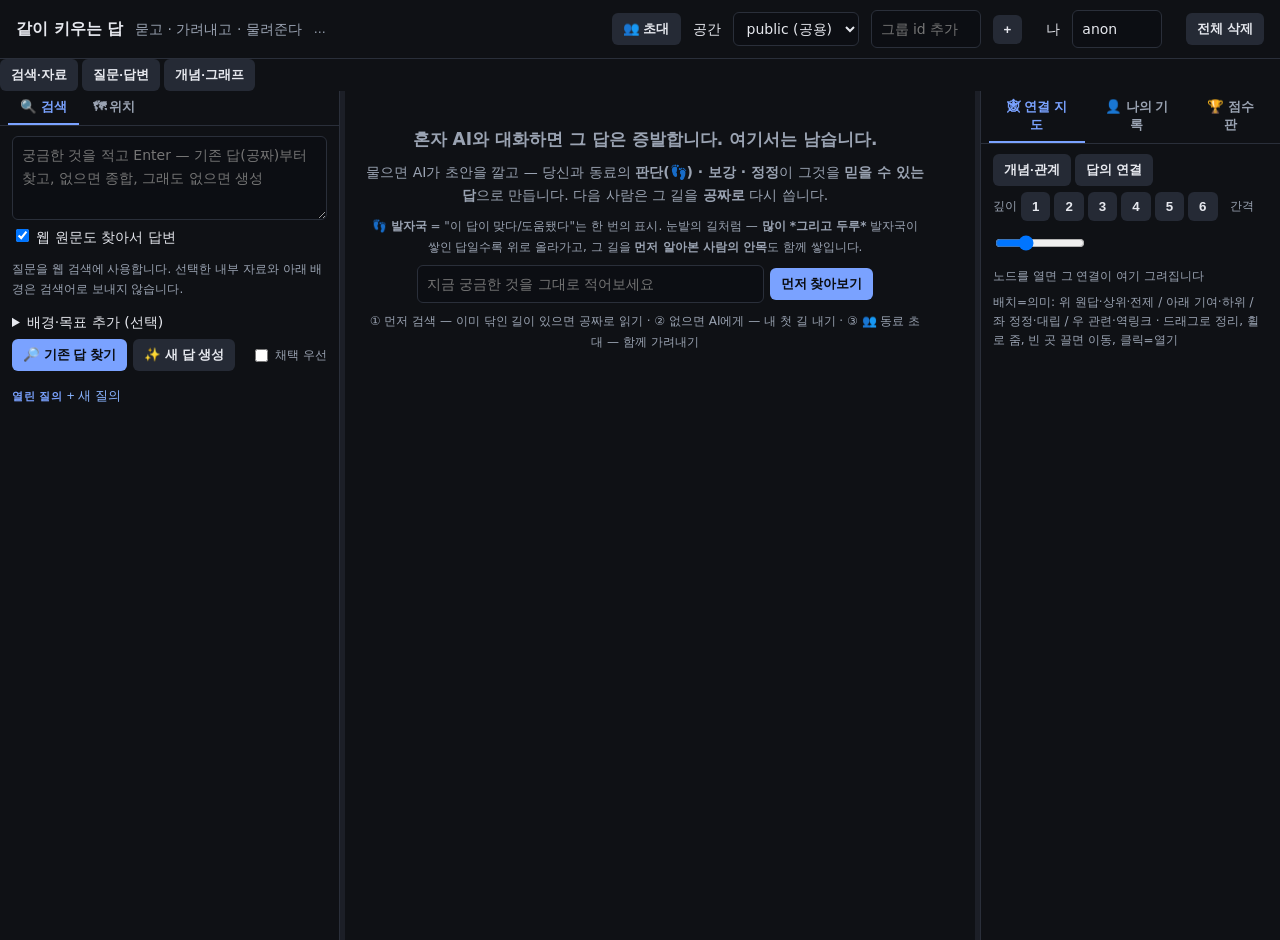
==== commit 27975199: "Improve answer quality with cited web research, explicit context and independent grounded maps" ====
--- a/src/nightwish/static/app.html
+++ b/src/nightwish/static/app.html
@@ -182,7 +182,7 @@
   .err { color:var(--stub); font-size:12px; }
   code { background:#0c0e13; padding:1px 5px; border-radius:4px; }
 </style>
-<link rel="stylesheet" href="/static/knowledge-map.css?v=1" />
+<link rel="stylesheet" href="/static/knowledge-map.css?v=4" />
 </head>
 <body>
 <div id="busy"><span class="spinner"></span> <span id="busy-msg">AI가 답변을 생성하는 중…</span></div>
@@ -231,6 +231,13 @@
 
     <div class="tabpane" id="tab-search">
       <textarea id="search" rows="3" placeholder="궁금한 것을 적고 Enter — 기존 답(공짜)부터 찾고, 없으면 종합, 그래도 없으면 생성"></textarea>
+      <div id="selected-sources" aria-live="polite"></div>
+      <label class="reference-picker"><input type="checkbox" id="research-web" checked> 웹 원문도 찾아서 답변</label>
+      <p id="research-hint" class="prov">질문을 웹 검색에 사용합니다. 선택한 내부 자료와 아래 배경은 검색어로 보내지 않습니다.</p>
+      <details class="answer-context"><summary>배경·목표 추가 (선택)</summary>
+        <textarea id="answer-background" rows="4" maxlength="4000" placeholder="예: 제조업 품질팀에서 쓰려 합니다. 표준과 현장 경험을 연결하고, 기준 변경은 담당자가 승인해야 합니다."></textarea>
+        <p class="prov">다른 ChatGPT 대화는 자동으로 전달되지 않습니다. 여기 적은 배경은 이 답변과 후속 대화에 함께 남습니다.</p>
+      </details>
       <div class="row">
         <button id="btn-search" title="1계단 — 이미 있는 답 재사용: 가장 싸고, 사람이 가려낸 답">🔎 기존 답 찾기</button>
         <button id="btn-ask" class="sec" title="3계단(마지막) — 기존·종합으로 안 되면 프런티어 AI가 새 초안 생성">✨ 새 답 생성</button>
@@ -311,7 +318,7 @@
   </aside>
 </div>
 
-<script src="/static/knowledge-map.js?v=1"></script>
+<script src="/static/knowledge-map.js?v=5"></script>
 <script>
 const $ = s => document.querySelector(s);
 const api = async (m, url, body) => {
@@ -391,7 +398,7 @@
   return n.adopted ? '<span class="badge adopted" title="누군가 발자국을 남긴 길 — 채택됨">채택</span>'
                    : '<span class="badge draft" title="아직 발자국 없음 — 발자국이 남겨지면 채택">초안</span>';
 }
-function nodeItem(n){
+function nodeItem(n, canReference=false){
   const b = (n.is_query ? '<span class="badge query">질의</span>'
           : n.frozen ? '<span class="badge frozen">AI·동결</span>' : '')
           + ((space() !== 'public' && n.space === 'public')
@@ -409,10 +416,12 @@
   d.innerHTML = `<div class="t">${esc(n.title)} ${b}</div>
     <div class="m">${esc(n.author)} · 👣 ${n.staked}${wear?' '+wear:''}${indep} · 권위 ${n.authority} ${conds}</div>`;
   d.onclick = ()=> openNode(n.id);
+  if(canReference && !n.is_query && !n.is_stub && (n.answer||'').trim()) d.append(referencePicker(n));
   return d;
 }
 
 async function doSearch(){
+  syncReferenceSelection();
   const q = $('#search').value.trim();
   $('#google-search').hidden = !q;
   $('#google-search').href = 'https://www.google.com/search?q='+encodeURIComponent(q);
@@ -432,7 +441,7 @@
     lead.innerHTML = `♻️ 기존 길 <b>${res.length}</b>개${nAdopted?` (사람의 발자국이 남은 답 ${nAdopted}개)`:''} — 재사용은 공짜입니다. 근거와 적용 조건을 함께 확인하세요.`;
     box.appendChild(lead);
   }
-  res.forEach(n => box.appendChild(nodeItem(n)));
+  res.forEach(n => box.appendChild(nodeItem(n, true)));
   // 기존 길이 2개 이상이면 — "종합해서 답변할까요?" (내부 RAG: 근거 안에서만, 출처 자동 링크)
   if (q && res.length >= 2){
     const offer = document.createElement('div');
@@ -466,7 +475,7 @@
         h.className = 'prov'; h.style.marginTop = '10px';
         h.innerHTML = `🌐 <b>공용 커먼즈에서</b> ${pub.length}개 — 열어 보고 👣 발자국을 남기면 우리 공간에 들어옵니다`;
         box.appendChild(h);
-        pub.forEach(n => box.appendChild(nodeItem(n)));
+        pub.forEach(n => box.appendChild(nodeItem(n, true)));
       }
     }catch(e){ /* 공용 계단 실패는 조용히 — 그룹 결과는 이미 위에 */ }
   }
@@ -486,12 +495,16 @@
 }
 
 async function doAsk(force){
+  syncReferenceSelection();
   const q = $('#search').value.trim();
   if (!q) return;
   try {
-    const r = await withBusy('질문의 의미를 살피고 답변과 개념 지도를 함께 만드는 중…',
+    const r = await withBusy('자료 확인 → 답변 작성 → 개념 지도 구성 중… 최대 몇 분 걸릴 수 있습니다.',
       ()=> api('POST','/api/ask',{question:q, author:me(), space:space(), force:!!force,
-                                  api_key: localStorage.getItem('nw_byok') || '', with_knowledge:true}),
+                                  api_key: localStorage.getItem('nw_byok') || '', with_knowledge:true,
+                                  source_ids:[...selectedReferences.keys()],
+                                  background:$('#answer-background').value.trim(),
+                                  web_search:space()==='public' && $('#research-web').checked}),
       $('#btn-ask'));
     await refreshStat();
     renderNode(r.node);                 // 새 AI 답 또는 기존 채택본
@@ -525,7 +538,7 @@
       const h = document.createElement('div');
       h.className = 'prov'; h.textContent = '관련 기존 답:';
       box.appendChild(h);
-      r.related.forEach(n => box.appendChild(nodeItem(n)));
+      r.related.forEach(n => box.appendChild(nodeItem(n, true)));
     }
   } catch(e){
     if ((e.message||'').includes('쿼터')){
@@ -1075,11 +1088,12 @@
       ${n.space && n.space!=='public' ? `<span class="badge">${esc(n.space)}</span>` : ''}
     </div>
     <div class="prov">${prov} · ${footprintLine(n)}</div>
+    ${n.knowledge && n.knowledge.notice ? `<div class="map-notice">${esc(n.knowledge.notice)}</div>` : ''}
     ${discovererLine(n)}
     ${coauthorsHTML(n.coauthors)}
     ${n.is_query ? '' : (n.is_stub
       ? `<div class="answer prov">아직 비어 있는 개념입니다 — 위키링크로 자리만 잡혔어요. 아래 버튼으로 AI 정리를 생성하세요.</div>`
-      : `<div class="answer">${renderText(n.answer)}</div>`)}
+      : `<div class="answer${n.answer_html ? ' markdown-answer' : ''}">${n.answer_html || renderText(n.answer)}</div>`)}
     ${condChips}${queryAnswer}${stubFill}${draftHint}${recheckHint}
     ${n.outlinks && n.outlinks.length ? `<div class="prov">연결: ${
       n.outlinks.map(o=>`<span class="olw"><a class="ol" data-oid="${esc(o.id)}">${esc(o.title)}</a><a
@@ -1590,6 +1604,8 @@
 $('#space').onchange = onSpaceChange;
 
 function onSpaceChange(){           // 레이어 바뀌면 좌·우뿐 아니라 *열린 패널*도 갱신
+  $('#answer-background').value='';
+  updateResearchScope();
   reloadAll();
   refreshAllPanes();
   updateLayerHint();
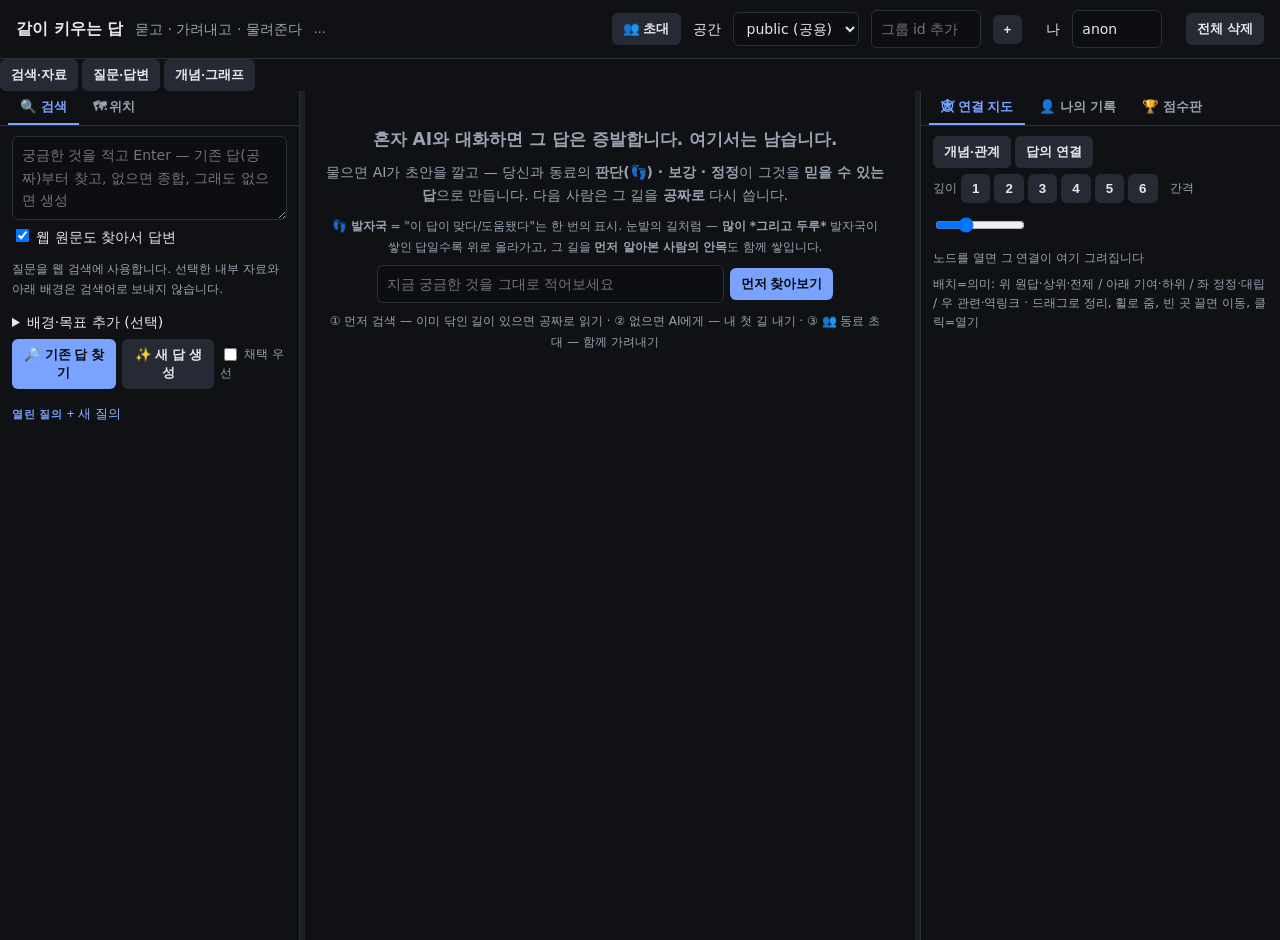
==== commit 582598d4: "Make long answers and semantic maps easier to read progressively" ====
--- a/src/nightwish/static/app.html
+++ b/src/nightwish/static/app.html
@@ -1,1654 +1,1661 @@
-<!DOCTYPE html>
-<html lang="ko">
-<head>
-<meta charset="utf-8" />
-<meta name="viewport" content="width=device-width, initial-scale=1" />
-<title>같이 키우는 답 — 묻고, 가려내고, 물려준다</title>
-<style>
-  :root { --bg:#0f1115; --panel:#171a21; --line:#2a2f3a; --fg:#e6e8ee;
-          --mut:#9aa3b2; --acc:#7aa2ff; --good:#5ad19a; --warn:#ffcf6b;
-          --link:#8ab4ff; --stub:#c98a8a; --fork:#e0a0ff; }
-  * { box-sizing:border-box; }
-  body { margin:0; background:var(--bg); color:var(--fg);
-         font:14px/1.6 system-ui,"Apple SD Gothic Neo",sans-serif; }
-  header { padding:10px 16px; border-bottom:1px solid var(--line); display:flex;
-           gap:12px; align-items:center; flex-wrap:wrap; }
-  header h1 { font-size:16px; margin:0; }
-  header .stat { color:var(--mut); font-size:12px; }
-  header .spacer { flex:1; }
-  input, textarea, select { background:#0c0e13; color:var(--fg);
-    border:1px solid var(--line); border-radius:6px; padding:7px 9px; font:inherit; }
-  .grid { display:grid;
-          grid-template-columns:var(--left-w,340px) 5px 1fr 5px var(--right-w,300px);
-          gap:0; height:calc(100vh - 51px); }
-  /* 섹션 폭 조절 스플리터 — 끌어서 좌/우 폭 조정(더블클릭=기본값) */
-  .split { cursor:col-resize; background:var(--line); opacity:.5; touch-action:none; }
-  .split:hover, .split.on { opacity:1; background:var(--acc); }
-  aside { overflow:auto; padding:12px; }
-  aside { border-right:1px solid var(--line); }
-  aside.right { border-right:0; border-left:1px solid var(--line); }
-  /* CENTER = horizontal stack of sliding panes (Roam/Matuschak식): 링크를 따라가면
-     우측으로 새 패널이 쌓여 읽기 흐름이 끊기지 않는다. */
-  .center { overflow-x:auto; overflow-y:hidden; padding:0; display:flex; align-items:stretch; }
-  .pane { flex:1 1 clamp(340px, 44vw, 560px); overflow-y:auto; padding:12px 14px;
-          border-right:1px solid var(--line); position:relative; }
-  .pane.active { box-shadow: inset 3px 0 0 var(--acc); }
-  .pane-close { position:absolute; top:8px; right:10px; background:none; color:var(--mut);
-                font-size:16px; padding:0 4px; cursor:pointer; }
-  .crumbs { font-size:11px; color:var(--mut); margin-bottom:6px; }
-  .crumbs a { color:var(--link); cursor:pointer; }
-  @media (max-width:880px){ .grid { grid-template-columns:1fr; height:auto; }
-    .split { display:none; }
-    .pane { flex-basis:88vw; }
-    /* 사다리 압축(노트 23): 좁은 화면에선 버튼 줄바꿈·배지 축소 — 계단은 유지 */
-    .row { flex-wrap:wrap; }
-    .badge { font-size:.72em; padding:1px 5px; }
-    .item .m { font-size:.78em; } }
-  /* LEFT: Windsurf-style tabs (검색 / 위치) */
-  .tabs { display:flex; gap:2px; border-bottom:1px solid var(--line);
-          margin:-12px -12px 10px; padding:0 8px; }
-  .tab { background:none; color:var(--mut); border:0; border-bottom:2px solid transparent;
-         border-radius:0; padding:7px 12px; font-weight:600; cursor:pointer; }
-  .tab:hover { color:var(--fg); }
-  .tab.active { color:var(--acc); border-bottom-color:var(--acc); }
-  .tab.ping::after { content:"●"; color:var(--good); font-size:8px; margin-left:5px; vertical-align:2px; }
-  /* LEFT: IDE-style knowledge tree explorer (노트 09) */
-  #tree { font-size:13px; overflow:auto; margin-bottom:4px;
-          border:1px solid var(--line); border-radius:8px; padding:5px 4px; }
-  .trow { display:flex; align-items:center; gap:4px; padding:2px 4px; border-radius:5px;
-          cursor:pointer; white-space:nowrap; }
-  .trow:hover { background:#1a1f29; }
-  .trow.cur { background:#1e3a2b; box-shadow:inset 2px 0 0 var(--good); }
-  .ttwist { flex:0 0 13px; text-align:center; color:var(--mut); user-select:none; font-size:11px; }
-  .tlabel { overflow:hidden; text-overflow:ellipsis; }
-  .tkind { font-size:9px; padding:0 4px; border-radius:8px; border:1px solid var(--line);
-           color:var(--mut); margin-right:4px; vertical-align:1px; }
-  .tkind.comment { color:var(--good); border-color:#2c4; }
-  .tkind.fork    { color:var(--fork); border-color:var(--fork); }
-  .tkind.followup{ color:var(--link); border-color:var(--link); }
-  .tkind.unfold  { color:var(--warn); border-color:var(--warn); }
-  /* root concepts = the spine: bold + diamond marker + a little air above */
-  .tnode.root > .trow { margin-top:3px; }
-  .tnode.root > .trow .tlabel { font-weight:700; }
-  .tnode.root > .trow .tlabel::before { content:"◆ "; color:var(--acc); font-weight:400; }
-  /* link refs (slug/드래그로 가리킨 개념) = 루트 밑 참조 — 흐리게 + → 표시.
-     사람 기여(보강/정정/후속)는 알맹이라 밝게 둔다. */
-  .trow.ref .tlabel { color:var(--mut); }
-  .trow.ref .tlabel::before { content:"→ "; color:var(--link); }
-  /* 시멘틱 릴레이션 칩(노트 16) — 무라벨(관련)은 흐리게, 타입 확인되면 또렷하게 */
-  .rel-chip { font-size:10px; border:1px solid var(--line); border-radius:8px;
-              padding:0 5px; margin-left:3px; color:var(--mut); cursor:pointer; }
-  .rel-chip.set { color:var(--acc); border-color:var(--acc); }
-  .rel-pop { position:fixed; z-index:80; background:var(--panel);
-             border:1px solid var(--line); border-radius:8px; padding:5px; display:flex; gap:4px; }
-  /* each level steps in with its own guide rail */
-  .tkids { margin-left:7px; border-left:1px solid var(--line); padding-left:7px; }
-  h2.sec { font-size:11px; color:var(--acc); text-transform:uppercase;
-           letter-spacing:.5px; margin:16px 0 6px; }
-  /* 4겹 섹션(노트 15): 보강/다른답/후속을 종류별로 — 수가 곧 '살아있는 답'의 증거 */
-  details.kn-sec { margin-top:10px; }
-  details.kn-sec > summary { cursor:pointer; list-style:none; font-size:12px; color:var(--acc);
-    padding:5px 0; border-top:1px solid var(--line); }
-  details.kn-sec > summary::-webkit-details-marker { display:none; }
-  details.kn-sec > summary::before { content:"▸ "; color:var(--mut); }
-  details.kn-sec[open] > summary::before { content:"▾ "; }
-  .draft-hint { color:var(--warn); margin-top:8px; }
-  .actbar.main { border-top:1px solid var(--line); padding-top:10px; margin-top:12px; }
-  /* 온보딩(빈 화면 = 내 호기심으로 채우기) */
-  .onboard h2 { font-size:17px; margin-bottom:8px; }
-  .onboard p { max-width:560px; margin:8px auto; line-height:1.7; }
-  /* 금융은 뒤로: '경제(고급)' 접기 헤더(흐리게) */
-  details.econ-adv > summary { cursor:pointer; list-style:none; font-size:11px;
-    color:var(--mut); text-transform:uppercase; letter-spacing:.5px; margin:16px 0 6px; }
-  details.econ-adv > summary::-webkit-details-marker { display:none; }
-  details.econ-adv > summary::before { content:"▸ "; }
-  details.econ-adv[open] > summary::before { content:"▾ "; }
-  button { background:var(--acc); color:#0a0c10; border:0; border-radius:6px;
-           padding:7px 11px; font-weight:600; cursor:pointer; }
-  button.sec { background:#252a35; color:var(--fg); }
-  button.link { background:none; color:var(--link); padding:0; font-weight:400;
-                cursor:pointer; border:0; }
-  #search { width:100%; }
-  .row { display:flex; gap:6px; align-items:center; margin-top:6px; }
-  .item { padding:8px 10px; border:1px solid var(--line); border-radius:8px;
-          margin:6px 0; cursor:pointer; background:var(--panel); }
-  .item:hover { border-color:var(--acc); }
-  .item .t { font-weight:600; }
-  .item .m { color:var(--mut); font-size:12px; }
-  .badge { font-size:11px; padding:1px 6px; border-radius:10px; border:1px solid var(--line);
-           color:var(--mut); }
-  .badge.frozen { color:var(--warn); border-color:var(--warn); }
-  .badge.query { color:var(--good); border-color:var(--good); }
-  .badge.co.author { color:var(--acc); border-color:var(--acc); }
-  .badge.co.evaluator { color:var(--link); border-color:var(--link); }
-  .badge.adopted { color:var(--good); border-color:var(--good); }
-  .badge.draft { color:var(--mut); border-color:var(--mut); }
-  .answer { white-space:pre-wrap; background:var(--panel); border:1px solid var(--line);
-            border-radius:8px; padding:12px; margin:8px 0; }
-  /* AI busy indicator */
-  @keyframes spin { to { transform:rotate(360deg); } }
-  .spinner { display:inline-block; width:13px; height:13px; vertical-align:-2px;
-             border:2px solid var(--mut); border-top-color:var(--acc);
-             border-radius:50%; animation:spin .8s linear infinite; }
-  #busy { position:fixed; top:0; left:0; right:0; z-index:50; display:none;
-          gap:8px; align-items:center; justify-content:center; padding:7px 12px;
-          background:rgba(122,162,255,.14); border-bottom:1px solid var(--acc);
-          color:var(--fg); font-size:13px; }
-  #busy.on { display:flex; }
-  .inline-busy { color:var(--acc); font-size:12px; }
-  button[disabled] { opacity:.55; cursor:progress; }
-  /* 본문 드래그 → AI에게 묻고 연결 팝업 (fixed: 패널 내부 스크롤과 무관하게 정확) */
-  #sel-pop { position:fixed; display:none; z-index:60; width:280px; padding:8px;
-             background:var(--panel); border:1px solid var(--acc); border-radius:8px;
-             box-shadow:0 6px 20px rgba(0,0,0,.45); }
-  #sel-pop input { width:100%; margin:4px 0; }
-  #sel-hint { margin-top:6px; min-height:14px; }
-  #sel-exist { margin:2px 0 4px; }
-  /* 작업 결과(평가·채우기 등) 토스트 — 패널 재렌더로 사라지지 않게 화면 상단 고정 */
-  #toast { position:fixed; top:10px; left:50%; transform:translateX(-50%); z-index:70;
-           display:none; max-width:80vw; padding:8px 14px; border-radius:8px;
-           background:#1d2530; border:1px solid var(--acc); color:var(--fg); font-size:13px;
-           box-shadow:0 6px 20px rgba(0,0,0,.45); }
-  #toast.on { display:block; }
-  .wl-row, .ol { color:var(--link); cursor:pointer; }
-  .node-head { display:flex; gap:8px; align-items:baseline; flex-wrap:wrap; }
-  .node-head h3 { margin:0; font-size:18px; }
-  .prov { color:var(--mut); font-size:12px; }
-  .thread { margin-top:10px; }
-  .c { border-left:2px solid var(--line); padding:6px 0 6px 12px; margin:6px 0 6px 4px; }
-  .c .who { font-size:12px; }
-  .c.fork { border-color:var(--fork); }
-  .c .body { white-space:pre-wrap; margin:2px 0; }
-  .kind-tag { font-size:11px; color:var(--mut); }
-  .actbar { display:flex; gap:6px; flex-wrap:wrap; margin-top:4px; }
-  .actbar button { padding:3px 8px; font-size:12px; font-weight:500; }
-  .reply { margin-top:6px; }
-  .reply textarea { width:100%; min-height:50px; }
-  .empty { color:var(--mut); padding:20px; text-align:center; }
-  .sc { display:flex; justify-content:space-between; font-size:13px; padding:2px 0; }
-  .sc .v { color:var(--good); }
-  /* 내 프로필 — 점유율 카드 */
-  .sc.big { font-size:15px; font-weight:700; margin-top:4px; padding:4px; cursor:pointer; border-radius:6px; }
-  .sc.big .v { color:var(--acc); }
-  .sc.big:hover, .cat-row:hover { background:#1a1f29; }
-  .cat-row { cursor:pointer; padding:2px 4px; border-radius:5px; }
-  .cat-row .cat-t { overflow:hidden; text-overflow:ellipsis; white-space:nowrap; max-width:150px; }
-  .cat-detail { padding:2px 0 6px 10px; border-left:1px solid var(--line); margin:0 0 4px 5px; }
-  .me-node { color:var(--link); cursor:pointer; display:block; padding:1px 0;
-             overflow:hidden; text-overflow:ellipsis; white-space:nowrap; }
-  a.wl { color:var(--link); cursor:pointer; }
-  a.ext { color:var(--link); text-decoration:underline; }
-  a.ext::after { content:"↗"; font-size:10px; opacity:.7; margin-left:1px; }
-  .err { color:var(--stub); font-size:12px; }
-  code { background:#0c0e13; padding:1px 5px; border-radius:4px; }
-</style>
-<link rel="stylesheet" href="/static/knowledge-map.css?v=4" />
-</head>
-<body>
-<div id="busy"><span class="spinner"></span> <span id="busy-msg">AI가 답변을 생성하는 중…</span></div>
-<div id="toast"></div>
-<div id="sel-pop">
-  <div class="prov" id="sel-src"></div>
-  <div id="sel-exist"></div>
-  <input id="sel-q" placeholder="이 주제를 물어보기 (Enter) — 비우면 구절 그대로" />
-  <div class="row">
-    <button id="sel-ask" title="이 주제를 우측 패널로 열기 — 있으면 연결, 없으면 AI가 정리">🤖 묻고 열기</button>
-    <button class="sec" id="sel-close">닫기</button>
-  </div>
-  <div class="prov" id="sel-hint"></div>
-</div>
-<header>
-  <h1>같이 키우는 답</h1>
-  <span class="m" style="color:var(--mut)">묻고 · 가려내고 · 물려준다</span>
-  <span class="stat" id="stat">…</span>
-  <span class="spacer"></span>
-  <button class="sec" id="btn-invite" title="동료를 초대해 함께 가려내기 — 지금 보는 공간의 링크를 복사합니다">👥 초대</button>
-  <label class="m">공간</label>
-  <select id="space" title="함께 보는 공간 — public(모두의 공용) 또는 우리 그룹만의 층">
-    <option value="public">public (공용)</option>
-  </select>
-  <input id="space-new" placeholder="그룹 id 추가" style="width:110px" />
-  <button class="sec" id="add-space">+</button>
-  <span class="m" id="layer-hint" style="color:var(--acc)"></span>
-  <label class="m">나</label>
-  <input id="me" value="anon" style="width:90px" />
-  <span id="auth-box"></span>
-  <button class="sec" id="btn-reset" title="모든 노드·평가 삭제 (되돌릴 수 없음)">전체 삭제</button>
-</header>
-
-<nav class="mobile-sections" aria-label="화면 영역">
-  <button class="sec" data-section-tab="search">검색·자료</button>
-  <button class="sec" data-section-tab="answer">질문·답변</button>
-  <button class="sec" data-section-tab="graph">개념·그래프</button>
-</nav>
-<div class="grid">
-  <!-- LEFT: Windsurf-style tabs — 검색(진입) / 위치(트리 탐색기) -->
-  <aside>
-    <div class="tabs">
-      <button class="tab active" data-tab="search">🔍 검색</button>
-      <button class="tab" data-tab="tree">🗺 위치</button>
-    </div>
-
-    <div class="tabpane" id="tab-search">
-      <textarea id="search" rows="3" placeholder="궁금한 것을 적고 Enter — 기존 답(공짜)부터 찾고, 없으면 종합, 그래도 없으면 생성"></textarea>
-      <div id="selected-sources" aria-live="polite"></div>
-      <label class="reference-picker"><input type="checkbox" id="research-web" checked> 웹 원문도 찾아서 답변</label>
-      <p id="research-hint" class="prov">질문을 웹 검색에 사용합니다. 선택한 내부 자료와 아래 배경은 검색어로 보내지 않습니다.</p>
-      <details class="answer-context"><summary>배경·목표 추가 (선택)</summary>
-        <textarea id="answer-background" rows="4" maxlength="4000" placeholder="예: 제조업 품질팀에서 쓰려 합니다. 표준과 현장 경험을 연결하고, 기준 변경은 담당자가 승인해야 합니다."></textarea>
-        <p class="prov">다른 ChatGPT 대화는 자동으로 전달되지 않습니다. 여기 적은 배경은 이 답변과 후속 대화에 함께 남습니다.</p>
-      </details>
-      <div class="row">
-        <button id="btn-search" title="1계단 — 이미 있는 답 재사용: 가장 싸고, 사람이 가려낸 답">🔎 기존 답 찾기</button>
-        <button id="btn-ask" class="sec" title="3계단(마지막) — 기존·종합으로 안 되면 프런티어 AI가 새 초안 생성">✨ 새 답 생성</button>
-        <label class="prov" style="margin-left:auto;cursor:pointer" title="사람이 가려낸(채택) 답을 위로"><input type="checkbox" id="sort-adopted" style="vertical-align:middle"> 채택 우선</label>
-      </div>
-      <a id="google-search" hidden target="_blank" rel="noopener noreferrer">Google에서 직접 검색 ↗</a>
-      <div id="map-sources"></div>
-      <div id="results"></div>
-
-      <h2 class="sec">열린 질의 <button class="link" id="new-query">+ 새 질의</button></h2>
-      <div id="query-form" style="display:none">
-        <input id="q-title" placeholder="공개 질문 제목" style="width:100%" />
-        <textarea id="q-detail" rows="2" placeholder="배경/근거(선택)" style="width:100%;margin-top:4px"></textarea>
-        <div class="row"><button id="q-post">질의 등록</button></div>
-      </div>
-      <div id="queries"></div>
-    </div>
-
-    <div class="tabpane" id="tab-tree" style="display:none">
-      <h2 class="sec">지식 트리 — 내 위치 <button class="link" id="tree-refresh" title="새로고침">↻</button></h2>
-      <div id="tree" class="prov">…</div>
-    </div>
-  </aside>
-
-  <!-- CENTER: node detail + recursive thread (빈 상태 = 온보딩, init()이 채움) -->
-  <div class="split" id="split-l" title="끌어서 왼쪽 폭 조절 · 더블클릭=기본"></div>
-  <section class="center" id="center">
-    <div class="empty">…</div>
-  </section>
-
-  <!-- RIGHT: my profile (territory share) + scores + economy -->
-  <div class="split" id="split-r" title="끌어서 오른쪽 폭 조절 · 더블클릭=기본"></div>
-  <aside class="right">
-    <div class="tabs">
-      <button class="tab active" data-rtab="map" title="지금 보는 답의 연결 — 드래그·휠줌·팬, 클릭=이동">🕸 연결 지도</button>
-      <button class="tab" data-rtab="me" title="내 점유율·안목·재검— 나의 기록">👤 나의 기록</button>
-      <button class="tab" data-rtab="board" title="발자국 쌓인 길·안목·단골 랭킹">🏆 점수판</button>
-    </div>
-    <div class="tabpane" id="rtab-map">
-      <div class="map-modes" aria-label="지도 보기 방식">
-        <button class="sec" data-map-mode="semantic">개념·관계</button>
-        <button class="sec" data-map-mode="documents">답의 연결</button>
-      </div>
-      <div id="knowledge-map" hidden></div>
-      <div id="document-map">
-      <div class="row" style="margin-bottom:6px;flex-wrap:wrap;gap:4px">
-        <span class="prov">깊이</span>
-        <button class="sec ego-d" data-d="1">1</button>
-        <button class="sec ego-d" data-d="2">2</button>
-        <button class="sec ego-d" data-d="3">3</button>
-        <button class="sec ego-d" data-d="4" title="4단계부터는 다시 내려받습니다">4</button>
-        <button class="sec ego-d" data-d="5" title="4단계부터는 다시 내려받습니다">5</button>
-        <button class="sec ego-d" data-d="6" title="4단계부터는 다시 내려받습니다">6</button>
-        <span class="prov" style="margin-left:8px" title="붐비면 넓혀서 읽기 — 간선 라벨은 줌인하면 나타납니다">간격</span>
-        <input type="range" id="ego-space" min="70" max="240" step="10" style="width:90px">
-      </div>
-      <div id="ego" class="prov">노드를 열면 그 연결이 여기 그려집니다</div>
-      <div class="prov" style="margin-top:6px">배치=의미: 위 원답·상위·전제 / 아래 기여·하위 / 좌 정정·대립 / 우 관련·역링크 · 드래그로 정리, 휠로 줌, 빈 곳 끌면 이동, 클릭=열기</div>
-      </div>
-    </div>
-    <div class="tabpane" id="rtab-me" style="display:none">
-    <h2 class="sec" title="내가 만들거나 가려낸 지식이 전체에서 차지하는 몫">내 프로필 — 지식 영역 점유율</h2>
-    <div id="me-stats" class="prov">…</div>
-    </div>
-    <div class="tabpane" id="rtab-board" style="display:none">
-    <h2 class="sec" title="많이 *그리고 두루* 발자국이 쌓인 답이 위로 — 내용 가치 점수">발자국 쌓인 길 (권위)</h2>
-    <div id="top-nodes"></div>
-    <h2 class="sec" title="남보다 먼저 좋은 답을 알아본 사람 — 그 답이 나중에 두루 인정받으면 오릅니다">안목 — 앞서 알아본 사람</h2>
-    <div id="top-hubs"></div>
-    <h2 class="sec" title="발자국(👣 도움됐다는 표시)을 많이 남기며 가려내기에 참여한 사람">단골 — 발자국 많이 남긴 사람</h2>
-    <div id="top-evals"></div>
-    <details class="econ-adv"><summary>경제 (고급)</summary>
-      <div class="row" style="margin-top:6px"><input id="mint-amt" type="number" value="100" style="width:80px" />
-        <button id="btn-mint" class="sec">민팅</button></div>
-      <div id="ledger" class="prov" style="margin-top:8px"></div>
-    </details>
-    </div>
-  </aside>
-</div>
-
-<script src="/static/knowledge-map.js?v=5"></script>
-<script>
-const $ = s => document.querySelector(s);
-const api = async (m, url, body) => {
-  const r = await fetch(url, {method:m, cache:'no-store',
-    headers:{'Content-Type':'application/json'},
-    body: body ? JSON.stringify(body) : undefined});
-  if (!r.ok) { const t = await r.text(); throw new Error(t); }
-  return r.json();
-};
-const space = () => $('#space').value;
-const me = () => $('#me').value.trim() || 'anon';
-
-// Show a "running" banner (and disable a trigger button) while an async — often
-// slow, network-bound AI — action is in flight, so it never looks frozen.
-let busyDepth = 0;
-async function withBusy(msg, fn, btn){
-  busyDepth++;
-  $('#busy-msg').textContent = msg;
-  $('#busy').classList.add('on');
-  let label;
-  // 실제 스피너를 누른 버튼 위에 — AI 등 느린 동작 중 버튼이 돈다
-  if (btn){ label = btn.innerHTML; btn.disabled = true;
-            btn.innerHTML = `<span class="spinner"></span> ${label}`; }
-  const t0 = Date.now();
-  const tick = setInterval(()=>{
-    $('#busy-msg').textContent = `${msg} (${((Date.now()-t0)/1000).toFixed(0)}초)`;
-  }, 1000);
-  try { return await fn(); }
-  finally {
-    clearInterval(tick);
-    if (--busyDepth <= 0){ busyDepth = 0; $('#busy').classList.remove('on'); }
-    if (btn){ btn.disabled = false; btn.innerHTML = label; }
-  }
-}
-// 상단 토스트 — 패널 재렌더로 사라지지 않는 작업 결과 안내
-let toastT = null;
-function toast(msg, ms=3500){
-  const el = $('#toast'); el.textContent = msg; el.classList.add('on');
-  clearTimeout(toastT); toastT = setTimeout(()=> el.classList.remove('on'), ms);
-}
-const esc = s => String(s||'').replace(/[&<>"']/g, c => ({'&':'&amp;','<':'&lt;','>':'&gt;','"':'&quot;',"'":'&#39;'}[c]));
-
-// render [[wikilinks]] + bare http(s) URLs as clickable
-function renderText(t){
-  return esc(t)
-    // URL 먼저(아직 태그가 없는 평문 단계) → 외부 링크. 끝 문장부호는 링크에서 제외.
-    .replace(/(https?:\/\/[^\s<"]+)/g, m => {
-      const tail = (m.match(/[.,);!?]+$/) || [''])[0];
-      const url = m.slice(0, m.length - tail.length);
-      return `<a class="ext" href="${url}" target="_blank" rel="noopener noreferrer">${url}</a>${tail}`;
-    })
-    .replace(/\[\[([^\]]+)\]\]/g, (_,n)=>`<a class="wl" data-link="${esc(n)}">${esc(n)}</a>`);
-}
-
-async function refreshStat(){
-  const s = await api('GET','/api/state');
-  const p = s.persistence || {};
-  const durable = (p.backend || '').startsWith('postgres');
-  let store;
-  if (durable && p.db_ok !== false) store = '🟢 DB저장';
-  else if (durable) store = '🔴 DB오류';
-  else store = '🟡 임시(유실위험)';
-  const ai = s.ai || {};
-  const aiTag = ai.active ? `🤖 ${ai.model}` : '🤖 오프라인스텁';
-  const el = $('#stat');
-  const saved = p.last_saved_at ? ` · 저장 ${p.last_saved_at.slice(0,19)}` : '';
-  el.textContent =
-    `노드 ${s.node_count} · 질의 ${s.query_count} · ${s.hub_mode} · ${store}${saved} · ${aiTag}`;
-  el.title = [p.error || p.hint || (durable ? `Postgres 영속 · 마지막 저장 ${p.last_saved_at||'?'}` : ''),
-              ai.hint].filter(Boolean).join('\n');
-  loadTree();      // 노드 생성·평가 등으로 상태가 바뀌면 트리도 갱신(노트 09)
-  loadMeStats();   // 점유율도 갱신(노트 10 B)
-}
-
-function adoptBadge(n){
-  if (n.is_query || n.is_stub) return '';
-  return n.adopted ? '<span class="badge adopted" title="누군가 발자국을 남긴 길 — 채택됨">채택</span>'
-                   : '<span class="badge draft" title="아직 발자국 없음 — 발자국이 남겨지면 채택">초안</span>';
-}
-function nodeItem(n, canReference=false){
-  const b = (n.is_query ? '<span class="badge query">질의</span>'
-          : n.frozen ? '<span class="badge frozen">AI·동결</span>' : '')
-          + ((space() !== 'public' && n.space === 'public')
-             ? ' <span class="badge" title="공용 커먼즈의 답 — 👣 발자국을 남기면 우리 공간에 들어옵니다">🌐 공용</span>' : '')
-          + ' ' + adoptBadge(n)
-          + (n.freshness === 'stale' ? ' <span class="badge" title="1년 넘게 갱신 안 된 답">🔴</span>'
-             : n.freshness === 'aging' ? ' <span class="badge" title="90일 넘게 갱신 안 된 답">🟡</span>' : '')
-          + (n.contested ? ' <span class="badge" style="border-color:var(--fork);color:var(--fork)" title="정정/다른 답이 제기됨 — 견줘보세요">⚔️</span>' : '');
-  const d = document.createElement('div');
-  d.className = 'item';
-  const wear = (n.staked||0) >= 12 ? '🔥' : (n.staked||0) >= 3 ? '' : (n.staked ? '' : '🌱');
-  const indep = (n.indep && n.walkers && n.indep < n.walkers)
-    ? ` · 두루 ${n.indep}` : '';
-  const conds = (n.conditions||[]).slice(0,2).map(cd=>`<span class="badge cond">${esc(cd)}</span>`).join(' ');
-  d.innerHTML = `<div class="t">${esc(n.title)} ${b}</div>
-    <div class="m">${esc(n.author)} · 👣 ${n.staked}${wear?' '+wear:''}${indep} · 권위 ${n.authority} ${conds}</div>`;
-  d.onclick = ()=> openNode(n.id);
-  if(canReference && !n.is_query && !n.is_stub && (n.answer||'').trim()) d.append(referencePicker(n));
-  return d;
-}
-
-async function doSearch(){
-  syncReferenceSelection();
-  const q = $('#search').value.trim();
-  $('#google-search').hidden = !q;
-  $('#google-search').href = 'https://www.google.com/search?q='+encodeURIComponent(q);
-  let res = await api('GET', `/api/search?q=${encodeURIComponent(q)}&space=${space()}`);
-  if ($('#sort-adopted') && $('#sort-adopted').checked)
-    res = [...res].sort((a,b)=> (b.adopted?1:0)-(a.adopted?1:0) || b.authority-a.authority);
-  const grpView = space() !== 'public';
-  const box = $('#results'); box.innerHTML = '';
-  if (!res.length){
-    box.innerHTML = grpView
-      ? '<div class="prov">이 그룹의 공간은 아직 비어 있습니다 — 그룹의 질문으로 시작하거나, 아래 🌐 공용 커먼즈에서 찾아 👣로 들여오세요.</div>'
-      : '<div class="prov">아직 이 길을 걸은 사람이 없습니다 — 아래에서 새 답을 생성하면 당신이 첫 걸음입니다.</div>';
-  } else if (q){
-    const lead = document.createElement('div');
-    lead.className = 'prov';
-    const nAdopted = res.filter(n=>n.adopted).length;
-    lead.innerHTML = `♻️ 기존 길 <b>${res.length}</b>개${nAdopted?` (사람의 발자국이 남은 답 ${nAdopted}개)`:''} — 재사용은 공짜입니다. 근거와 적용 조건을 함께 확인하세요.`;
-    box.appendChild(lead);
-  }
-  res.forEach(n => box.appendChild(nodeItem(n, true)));
-  // 기존 길이 2개 이상이면 — "종합해서 답변할까요?" (내부 RAG: 근거 안에서만, 출처 자동 링크)
-  if (q && res.length >= 2){
-    const offer = document.createElement('div');
-    offer.className = 'prov';
-    offer.style.marginTop = '8px';
-    offer.textContent = `위 ${res.length}개의 기존 답을 종합해서 답변할까요?`;
-    const go = document.createElement('button');
-    go.className = 'sec'; go.style.marginLeft = '6px';
-    go.textContent = '📋 종합 답변 만들기';
-    go.title = '기존 답들만 근거로 종합(RAG) — 근거에 없는 내용은 지어내지 않고, 출처는 본문 [[링크]]로 박힙니다';
-    go.onclick = async ()=>{
-      try{
-        const r = await withBusy('기존 답들을 종합하는 중…',
-          ()=> api('POST','/api/synthesize',{question:q, author:me(), space:space()}), go);
-        await refreshStat();
-        renderNode(r.node);
-        toast(`📚 기존 답 ${r.sources.length}개를 근거로 종합 — 출처는 본문 링크로`);
-      }catch(e){ alert('종합 실패: ' + e.message); }
-    };
-    offer.appendChild(go);
-    box.appendChild(offer);
-  }
-  // 그룹 뷰의 공용 계단: 우리 것 다음에 공용 커먼즈 결과 (발자국 남기면 들여오기)
-  if (grpView && q){
-    try{
-      const shown = new Set(res.map(n => n.id));
-      const pub = (await api('GET', `/api/search?q=${encodeURIComponent(q)}&space=public&limit=10`))
-        .filter(n => !shown.has(n.id));
-      if (pub.length){
-        const h = document.createElement('div');
-        h.className = 'prov'; h.style.marginTop = '10px';
-        h.innerHTML = `🌐 <b>공용 커먼즈에서</b> ${pub.length}개 — 열어 보고 👣 발자국을 남기면 우리 공간에 들어옵니다`;
-        box.appendChild(h);
-        pub.forEach(n => box.appendChild(nodeItem(n, true)));
-      }
-    }catch(e){ /* 공용 계단 실패는 조용히 — 그룹 결과는 이미 위에 */ }
-  }
-  // 3계단(마지막): 그래도 없으면 생성 — 사다리의 바닥이 아니라 꼭대기(가장 비쌈)
-  if (q){
-    const last = document.createElement('div');
-    last.className = 'prov'; last.style.marginTop = '8px';
-    last.textContent = res.length ? '위 답들로 부족하면 —' : '';
-    const nb = document.createElement('button');
-    nb.className = 'sec'; nb.style.marginLeft = res.length ? '6px' : '0';
-    nb.textContent = '✨ 새 답 생성 (AI)';
-    nb.title = '프런티어 AI가 새 초안을 만듭니다 — 초안은 사람이 발자국을 남겨야 채택됩니다';
-    nb.onclick = ()=> doAsk();
-    last.appendChild(nb);
-    box.appendChild(last);
-  }
-}
-
-async function doAsk(force){
-  syncReferenceSelection();
-  const q = $('#search').value.trim();
-  if (!q) return;
-  try {
-    const r = await withBusy('자료 확인 → 답변 작성 → 개념 지도 구성 중… 최대 몇 분 걸릴 수 있습니다.',
-      ()=> api('POST','/api/ask',{question:q, author:me(), space:space(), force:!!force,
-                                  api_key: localStorage.getItem('nw_byok') || '', with_knowledge:true,
-                                  source_ids:[...selectedReferences.keys()],
-                                  background:$('#answer-background').value.trim(),
-                                  web_search:space()==='public' && $('#research-web').checked}),
-      $('#btn-ask'));
-    await refreshStat();
-    renderNode(r.node);                 // 새 AI 답 또는 기존 채택본
-    if (r.stage === 'ai' && r.quota_left !== null && r.quota_left !== undefined)
-      toast(`✨ 새 답 생성 — 오늘 ${r.quota_left}건 남음 (재사용·검색·종합은 무제한)`);
-    // 첫 질문 직후 한 번만: 혼자 두지 않기 — 동료 초대 넛지 (교정 3)
-    if (!localStorage.getItem('nw_invite_nudged')){
-      localStorage.setItem('nw_invite_nudged', '1');
-      const b = document.createElement('div');
-      b.className = 'prov';
-      b.innerHTML = '🤖 AI의 초안이 깔렸습니다. 동료가 보면 고치고 보탤 수 있어요 — ';
-      const ib = document.createElement('button');
-      ib.className = 'sec'; ib.textContent = '👥 초대 링크 복사';
-      ib.onclick = doInvite;
-      b.appendChild(ib);
-      if (panes().firstChild) panes().firstChild.prepend(b);
-    }
-    if (r.stage === 'existing'){        // 같은 질문의 채택본이 이미 있음 — 난립 방지
-      const banner = document.createElement('div');
-      banner.className = 'prov';
-      banner.innerHTML = '♻️ 같은 질문에 <b>사람이 가려낸 답</b>(권위 최고본)이 이미 있어 재사용합니다 — 생성 0원. ';
-      const btn = document.createElement('button');
-      btn.className = 'sec'; btn.textContent = '그래도 새로 묻기';
-      btn.onclick = ()=> doAsk(true);
-      banner.appendChild(btn);
-      if (panes().firstChild) panes().firstChild.prepend(banner);
-    }
-    // 관련 기존 답이 있으면 밑의 검색 결과 패널에 함께 노출
-    const box = $('#results'); box.innerHTML = '';
-    if (r.related && r.related.length){
-      const h = document.createElement('div');
-      h.className = 'prov'; h.textContent = '관련 기존 답:';
-      box.appendChild(h);
-      r.related.forEach(n => box.appendChild(nodeItem(n, true)));
-    }
-  } catch(e){
-    if ((e.message||'').includes('쿼터')){
-      // 사다리 밖 마지막 문 — 본인 키(BYOK)로 계속. 키는 브라우저에만 저장.
-      const k = prompt('오늘의 무료 생성이 끝났어요. 재사용·검색·종합은 계속 무제한!\n' +
-                       '계속 생성하려면 본인 Anthropic API 키를 넣으세요 (브라우저에만 저장, 서버 저장 없음):');
-      if (k && k.trim()){
-        localStorage.setItem('nw_byok', k.trim());
-        toast('🔑 내 키로 생성합니다 — 비용은 내 계정으로');
-        return doAsk(force);
-      }
-    }
-    alert('AI 질문 실패: ' + e.message);
-  }
-}
-
-async function loadQueries(){
-  const qs = await api('GET',`/api/queries?space=${space()}`);
-  const box = $('#queries'); box.innerHTML = '';
-  if (!qs.length) box.innerHTML = '<div class="prov">열린 질의 없음.</div>';
-  qs.forEach(n => box.appendChild(nodeItem(n)));
-}
-
-// -- sliding panes: a left→right trail of concept panes ----------------------
-// Following a link never replaces what you were reading: it opens the target as
-// a NEW pane to the right (truncating anything further right), so the reading
-// flow — the chain of concepts — stays visible. (docs/design: 06 navigation)
-let trail = [];                         // node ids, oldest(left) → newest(right)
-const panes = () => $('#center');
-const paneIndexOf = el => [...panes().children].indexOf(el);
-const fetchNode = id => api('GET',`/api/nodes/${encodeURIComponent(id)}?space=${space()}`);
-
-async function openNode(id){            // start a FRESH trail (left list / search / scores)
-  panes().innerHTML = ''; trail = [];
-  await pushPane(id);
-  setMobileSection('answer');
-}
-function renderNode(n){                 // fresh trail from an already-fetched node object
-  panes().innerHTML = ''; trail = [n.id];
-  focusPane(addPaneEl(n));
-  setMobileSection('answer');
-}
-async function pushPane(id, afterEl){   // open `id` as a new pane right of `afterEl`
-  if (afterEl){
-    const i = paneIndexOf(afterEl);
-    while (panes().children.length > i + 1){ panes().lastChild.remove(); trail.pop(); }
-  }
-  const n = await fetchNode(id);
-  trail.push(n.id);
-  const pane = addPaneEl(n);
-  focusPane(pane);
-  pane.scrollIntoView({behavior:'smooth', inline:'end', block:'nearest'});
-}
-function addPaneEl(n){
-  const pane = document.createElement('div');
-  pane.className = 'pane'; pane.dataset.nodeId = n.id;
-  pane.onmousedown = ()=> focusPane(pane);
-  panes().appendChild(pane);
-  fillPane(n, pane);
-  return pane;
-}
-function focusPane(pane){
-  panes().querySelectorAll('.pane.active').forEach(p=>p.classList.remove('active'));
-  if (pane){
-    pane.classList.add('active');
-    if (pane.dataset.nodeId) syncTree(pane.dataset.nodeId);   // 트리에 위치 반영
-    if (pane._node && EGO.data !== pane._node) renderEgo(pane._node);
-  }
-}
-// 🕸 연결 지도 — 옵시디안급 동적 에고 그래프 (외부 라이브러리 없음).
-// 깊이 1~3(/ego 엔드포인트, BFS·국소 확장) · 포스 레이아웃(간선 스프링+반발)
-// + 1단계 이웃엔 의미 방향의 약한 중력(위=원답·상위·전제/아래=기여·하위/
-// 좌=정정·대립/우=관련·역링크). 드래그·휠 줌·팬·클릭=열기. 자동 맞춤은
-// 사용자가 조작하기 전까지.
-const EGO = {data:null, raf:0, running:false, cache:null};
-const egoDepth = ()=> Math.min(6, Math.max(1, +(localStorage.getItem('nw_ego_depth')||1)));
-const egoSpace = ()=> Math.min(240, Math.max(70, +(localStorage.getItem('nw_ego_space')||110)));
-async function renderEgo(n){
-  EGO.data = n;
-  cancelAnimationFrame(EGO.raf); EGO.running = false;
-  if (renderKnowledge(n)) return;
-  const box = $('#ego'); if (!box) return;
-  const paneEl = $('#rtab-map');
-  if (paneEl && paneEl.style.display === 'none') return;
-  document.querySelectorAll('.ego-d').forEach(b=>
-    b.style.borderColor = (+b.dataset.d === egoDepth()) ? 'var(--acc)' : '');
-  cancelAnimationFrame(EGO.raf); EGO.running = false;
-  if (!n){ box.innerHTML = '<div class="prov">노드를 열면 그 연결이 여기 그려집니다</div>'; return; }
-  // 캐시: 같은 노드 뷰(객체 동일)면 받은 깊이 안에서 필터로 즉시 전환 —
-  // 기본 fetch는 3단계(1~3 즉시), 4단계 이상을 고를 때만 다시 내려받는다.
-  const D = egoDepth();
-  let full;
-  const c0 = EGO.cache;
-  if (c0 && c0.forNode === n && c0.depth >= D){
-    full = c0.graph;
-  } else {
-    const fetchD = Math.max(D, 3);
-    try {
-      full = await api('GET', `/api/nodes/${encodeURIComponent(n.id)}/ego?depth=${fetchD}&space=${space()}`);
-    } catch(e){ box.innerHTML = `<div class="prov">지도 로드 실패: ${esc(e.message)}</div>`; return; }
-    if (EGO.data !== n) return;                  // 그 사이 다른 노드로 이동함
-    EGO.cache = {forNode: n, depth: fetchD, graph: full};
-  }
-  const keep = new Set(full.nodes.filter(x => x.d <= D).map(x => x.id));
-  const g = {center: full.center,
-             nodes: full.nodes.filter(x => keep.has(x.id))
-                              .map(x => ({...x})),          // 위치 오염 방지 사본
-             edges: full.edges.filter(e => keep.has(e.a) && keep.has(e.b))};
-  const others = g.nodes.filter(x => x.id !== g.center);
-  if (!others.length){
-    box.innerHTML = '<div class="prov">아직 연결이 없습니다 — 본문에 [[개념]]을 걸거나 보강·정정·후속으로 가지를 치면 지도가 자랍니다.</div>';
-    return;
-  }
-  const W = Math.max(box.clientWidth || 320, 280);
-  const H = Math.max(420, window.innerHeight - 250);
-  const SP = egoSpace();                          // 조밀도: 목표 간선 길이(px)
-  const cx = W/2, cy = H/2;
-  const sideOf = lbl => (lbl==='원답'||lbl==='상위'||lbl==='전제') ? 'u'
-                      : (lbl==='정정'||lbl==='대립') ? 'l'
-                      : (lbl==='보강'||lbl==='후속'||lbl==='계승'||lbl==='하위'||lbl==='기여') ? 'd' : 'r';
-  const anchor = {u:[cx, cy-H*0.33], d:[cx, cy+H*0.33], l:[cx-W*0.36, cy], r:[cx+W*0.36, cy]};
-  const byId = {};
-  g.nodes.forEach(x => byId[x.id] = x);
-  const center = byId[g.center]; center.x = cx; center.y = cy; center.pin = true;
-  // 1단계 이웃의 의미 방향(중심과 잇는 간선 라벨) → 초기 위치·약한 중력
-  g.edges.forEach(e=>{
-    const nb = e.a === g.center ? byId[e.b] : e.b === g.center ? byId[e.a] : null;
-    if (nb && nb.d === 1 && !nb.side) nb.side = sideOf(e.label);
-  });
-  others.forEach((p,i)=>{
-    const a = p.side ? anchor[p.side] : [cx, cy];
-    const sp = 40 + (p.d-1)*70;                       // 깊을수록 바깥 링
-    p.x = a[0] + Math.sin(i*2.4)*sp; p.y = a[1] + Math.cos(i*1.7)*sp;
-    p.vx = 0; p.vy = 0;
-  });
-  const colr = t => (t==='정정'||t==='대립') ? '#e0a0ff' : '#8ab4ff';
-  const trunc = (s,k)=> (s||'').length>k ? (s||'').slice(0,k-1)+'…' : (s||'');
-
-  box.innerHTML = `<svg id="ego-svg" width="${W}" height="${H}"
-    style="max-width:100%;touch-action:none;background:rgba(255,255,255,.02);border-radius:8px">
-    <g id="ego-view"></g></svg>`;
-  const svg = box.querySelector('#ego-svg'), view = box.querySelector('#ego-view');
-  let tx=0, ty=0, sc=1;
-  // 호버 포커스: 가리킨 노드의 링크만 또렷하게, 무관한 선·노드는 흐리게
-  let hoverId = null;
-  const adj = {};
-  g.edges.forEach(e=>{ (adj[e.a] = adj[e.a] || new Set()).add(e.b);
-                       (adj[e.b] = adj[e.b] || new Set()).add(e.a); });
-  const applyView = ()=> view.setAttribute('transform', `translate(${tx},${ty}) scale(${sc})`);
-
-  const draw = ()=>{
-    // 붐빔 제어: 간선이 많고 줌아웃 상태면 라벨 생략 — 줌인하면 나타난다
-    const showLbl = g.edges.length <= 40 || sc >= 1.05;
-    view.innerHTML =
-      g.edges.map(e=>{ const a = byId[e.a], b = byId[e.b]; if (!a||!b) return '';
-        const ew = 1 + Math.min(3, (e.w||0)*0.7);              // 확인·발자국 → 굵기
-        let eo = 0.24 + Math.min(0.5, (e.w||0)*0.13);
-        let lblOk = showLbl;
-        if (hoverId){                                           // 호버 포커스
-          const inc = (e.a === hoverId || e.b === hoverId);
-          eo = inc ? Math.max(0.75, eo) : 0.05;
-          lblOk = inc;
-        } else if (e.a !== g.center && e.b !== g.center){
-          eo *= 0.55;                                           // 배경 간선은 평시에도 옅게
-        }
-        return `<line x1="${a.x}" y1="${a.y}" x2="${b.x}" y2="${b.y}"
-            stroke="${colr(e.label)}" stroke-opacity="${eo}" stroke-width="${ew}"/>`
-          + (lblOk ? `<text x="${(a.x+b.x)/2}" y="${(a.y+b.y)/2-3}" font-size="9"
-            fill="${colr(e.label)}" fill-opacity=".8" text-anchor="middle">${esc(e.label)}</text>` : '');
-      }).join('')
-      + others.map(p=>{ const w = p.w||0;
-        const dim = !hoverId ? 1
-          : (p.id === hoverId || (adj[hoverId] && adj[hoverId].has(p.id))) ? 1 : 0.15;
-        const r = (p.d === 1 ? 13 : 10) + Math.min(5, w*0.6);   // 발자국 → 크기
-        const sw = 1.2 + Math.min(3, w*0.45);                    // 발자국 → 테두리
-        const fill = w >= 6 ? '#22304f' : w >= 2 ? '#1b2740' : '#141b2d';  // → 진하게
-        const nameOk = p.d <= 2 || others.length <= 45 || sc >= 1.05;
-        return `<g class="ego-n" data-gid="${esc(p.id)}" style="cursor:grab" opacity="${dim}">
-          <circle cx="${p.x}" cy="${p.y}" r="${r}" fill="${fill}"
-            stroke="${colr(p.kind)}" stroke-width="${sw}" stroke-opacity="${p.d===1?1:.7}"/>
-          ${nameOk ? `<text x="${p.x}" y="${p.y+r+13}" font-size="${p.d===1?11:10}" text-anchor="middle"
-            fill="#cfd8ea" fill-opacity="${p.d===1?1:.75}">${esc(trunc(p.title, p.d===1?18:14))}</text>` : ''}
-          <title>${esc(p.title)} — ${esc(p.kind)} · ${p.d}단계 · 👣${p.w||0} · 권위 ${p.auth ?? '?'} (클릭=열기)</title></g>`;
-      }).join('')
-      + `<g data-gid="${esc(center.id)}" opacity="${!hoverId || hoverId === center.id || (adj[hoverId] && adj[hoverId].has(center.id)) ? 1 : 0.3}">
-          <circle cx="${center.x}" cy="${center.y}" r="21" fill="#101828" stroke="#e8c268" stroke-width="2.2"/>
-          <text x="${center.x}" y="${center.y+38}" font-size="12" font-weight="600" text-anchor="middle"
-            fill="#e8c268">${esc(trunc(center.title,22))}</text>
-          <title>${esc(center.title)} (현재)</title></g>`;
-  };
-
-  let heat = 1, userView = false;
-  const fit = ()=>{
-    if (userView) return;
-    let x0=1e9, y0=1e9, x1=-1e9, y1=-1e9;
-    for (const p of g.nodes){
-      x0 = Math.min(x0, p.x); x1 = Math.max(x1, p.x);
-      y0 = Math.min(y0, p.y); y1 = Math.max(y1, p.y);
-    }
-    x0 -= 70; x1 += 70; y0 -= 45; y1 += 60;
-    const k = Math.min(W/(x1-x0), H/(y1-y0), 1.35);
-    sc = k;
-    tx = (W - (x1-x0)*k)/2 - x0*k;
-    ty = (H - (y1-y0)*k)/2 - y0*k;
-    applyView();
-  };
-  const step = ()=>{
-    for (const e of g.edges){                        // 간선 스프링 (임의 쌍)
-      const a = byId[e.a], b = byId[e.b]; if (!a||!b) continue;
-      const dx = b.x-a.x, dy = b.y-a.y, d = Math.hypot(dx,dy) || 1;
-      const f = (d-SP)*0.011, fx = dx/d*f, fy = dy/d*f;
-      if (!a.pin && !a.drag){ a.vx += fx; a.vy += fy; }
-      if (!b.pin && !b.drag){ b.vx -= fx; b.vy -= fy; }
-    }
-    for (const p of others){
-      if (p.drag) continue;
-      let fx = 0, fy = 0;
-      if (p.side && p.d === 1){                      // 1단계만 의미 방향 중력
-        const a = anchor[p.side];
-        fx += (a[0]-p.x)*0.012; fy += (a[1]-p.y)*0.012;
-      }
-      for (const q of g.nodes){ if (q===p) continue; // 상호 반발
-        const rx = p.x-q.x, ry = p.y-q.y, r2 = rx*rx+ry*ry || 1;
-        const rep = Math.min(1600*(SP/110)*(SP/110)/r2, 3), r = Math.sqrt(r2);
-        fx += rx/r*rep; fy += ry/r*rep; }
-      p.vx = (p.vx+fx)*0.8; p.vy = (p.vy+fy)*0.8;
-      p.x += p.vx*heat; p.y += p.vy*heat;
-    }
-  };
-  const loop = ()=>{ step(); draw(); fit(); heat *= 0.99;
-    if (heat > 0.04){ EGO.raf = requestAnimationFrame(loop); }
-    else EGO.running = false; };
-  const wake = h => { heat = Math.max(heat, h);
-    if (!EGO.running){ EGO.running = true; loop(); } };
-  wake(1);
-
-  let mode = null, moved = 0, dragN = null;
-  const toWorld = ev => { const r = svg.getBoundingClientRect();
-    return [(ev.clientX-r.left-tx)/sc, (ev.clientY-r.top-ty)/sc]; };
-  svg.addEventListener('pointerdown', ev=>{
-    const gEl = ev.target.closest('.ego-n'); moved = 0;
-    if (gEl){ dragN = byId[gEl.dataset.gid];
-      if (dragN){ dragN.drag = true; mode = 'node'; } }
-    else { mode = 'pan'; userView = true; }
-    svg.setPointerCapture(ev.pointerId);
-  });
-  svg.addEventListener('pointermove', ev=>{
-    if (!mode) return;
-    moved += Math.abs(ev.movementX) + Math.abs(ev.movementY);
-    if (mode === 'node' && dragN){
-      const [x,y] = toWorld(ev); dragN.x = x; dragN.y = y; wake(0.4); draw();
-    } else if (mode === 'pan'){ tx += ev.movementX; ty += ev.movementY; applyView(); }
-  });
-  svg.addEventListener('pointerup', ()=>{
-    if (mode === 'node' && dragN){ dragN.drag = false;
-      if (moved < 5) openNode(dragN.id); else wake(0.3); }
-    mode = null; dragN = null;
-  });
-  svg.addEventListener('pointerover', ev=>{
-    const gl = ev.target.closest('[data-gid]');
-    const id = gl ? gl.dataset.gid : null;
-    if (id !== hoverId){ hoverId = id; draw(); }
-  });
-  svg.addEventListener('pointerleave', ()=>{
-    if (hoverId){ hoverId = null; draw(); } });
-  svg.addEventListener('wheel', ev=>{
-    ev.preventDefault();
-    userView = true;
-    const want = sc * (ev.deltaY < 0 ? 1.12 : 0.9);
-    const next = Math.min(3, Math.max(0.3, want));
-    const k = next / sc;
-    if (k === 1) return;
-    const r = svg.getBoundingClientRect();
-    const mx = ev.clientX - r.left, my = ev.clientY - r.top;
-    tx = mx - (mx-tx)*k; ty = my - (my-ty)*k; sc = next;
-    applyView(); draw();               // 줌 단계에 따라 간선 라벨 표시/숨김 갱신
-  }, {passive:false});
-}
-
-async function refreshPane(pane){
-  try { fillPane(await fetchNode(pane.dataset.nodeId), pane); }
-  catch(e){ closePane(pane); }     // 새 레이어에서 안 보이면 패널 정리
-}
-function refreshAllPanes(){ [...panes().children].forEach(p => p.dataset.nodeId && refreshPane(p)); }
-function closePane(pane){               // close this pane and everything to its right
-  const i = paneIndexOf(pane);
-  while (panes().children.length > i){ panes().lastChild.remove(); trail.pop(); }
-  const last = panes().lastChild;
-  renderEgo(last && last._node ? last._node : null);
-  if (!panes().children.length) showOnboard();   // 전부 닫히면 온보딩으로
-  else focusPane(panes().lastChild);
-}
-
-// -- 온보딩: 빈 화면을 남의 씨앗이 아니라 *내 호기심*으로 채운다 (교정 1+3) -----
-function showOnboard(){
-  trail = [];
-  panes().innerHTML = `<div class="empty onboard">
-    <h2>혼자 AI와 대화하면 그 답은 증발합니다. 여기서는 남습니다.</h2>
-    <p>물으면 AI가 초안을 깔고 — 당신과 동료의 <b>판단(👣) · 보강 · 정정</b>이 그것을
-       <b>믿을 수 있는 답</b>으로 만듭니다. 다음 사람은 그 길을 <b>공짜로</b> 다시 씁니다.</p>
-    <p class="prov">👣 <b>발자국</b> = "이 답이 맞다/도움됐다"는 한 번의 표시. 눈밭의 길처럼 —
-       <b>많이 *그리고 두루*</b> 발자국이 쌓인 답일수록 위로 올라가고, 그 길을 <b>먼저 알아본 사람의 안목</b>도 함께 쌓입니다.</p>
-    <div class="row" style="justify-content:center">
-      <input id="onboard-q" placeholder="지금 궁금한 것을 그대로 적어보세요" style="width:62%"/>
-      <button id="onboard-go">먼저 찾아보기</button>
-    </div>
-    <p class="prov">① 먼저 검색 — 이미 닦인 길이 있으면 공짜로 읽기 · ② 없으면 AI에게 — 내 첫 길 내기 · ③ 👥 동료 초대 — 함께 가려내기</p>
-  </div>`;
-  const go = ()=>{ const q = $('#onboard-q').value.trim(); if (!q) return;
-    $('#search').value = q; doSearch(); setMobileSection('search'); };
-  $('#onboard-go').onclick = go;
-  $('#onboard-q').addEventListener('keydown', e=>{
-    if (e.key==='Enter'){ e.preventDefault(); go(); } });
-}
-
-// 초대 — 지금 보는 공간(레이어)의 링크를 복사 (소그룹 점화의 최소 동선)
-function inviteURL(){
-  const sp = space();
-  return location.origin + location.pathname
-       + (sp==='public' ? '' : `?space=${encodeURIComponent(sp)}`);
-}
-async function doInvite(){
-  try { await navigator.clipboard.writeText(inviteURL()); }
-  catch(e){ prompt('초대 링크를 복사하세요:', inviteURL()); }
-  toast(space()==='public'
-    ? '👥 초대 링크 복사됨 — 동료와 함께 묻고 가려내세요'
-    : `👥 초대 링크 복사됨 — '${space()}' 공간을 함께 봅니다`);
-}
-
-// -- LEFT: knowledge tree explorer (노트 09) ---------------------------------
-// Root→sub directory of the whole forest (parent_id hierarchy). Clicking a row
-// opens that node in the center; the tree always highlights where you are.
-let treeData = [];          // nested roots from /api/tree
-let treeIndex = {};         // id → {title, parentId, kind}
-let treeOpen = {};          // id → expanded? (preserved across reloads)
-let curNodeId = null;       // node the center is currently focused on
-
-async function loadTree(){
-  try { treeData = await api('GET',`/api/tree?space=${space()}`); }
-  catch(e){ $('#tree').innerHTML = `<div class="prov err">${esc(e.message)}</div>`; return; }
-  treeIndex = {}; indexTree(treeData, null);
-  renderTree();
-}
-function indexTree(list, parentId){
-  list.forEach(n => {
-    treeIndex[n.id] = {title:n.title, parentId, kind:n.kind};
-    if (n.children && n.children.length) indexTree(n.children, n.id);
-  });
-}
-function treeRowHTML(n, depth){
-  const kids = n.children && n.children.length;
-  const open = !!treeOpen[n.id];
-  const tw = kids ? (open ? '▾' : '▸') : '·';
-  // 사람 기여(보강/정정/후속/펼침) = 펼쳐지는 가지. via=link = 루트 밑 참조 잎.
-  const kindMap = {comment:'보강', fork:'정정', followup:'후속', unfold:'↳', query:'질의'};
-  const kindCls = n.kind==='contribute' ? (n.title ? 'followup' : '') : n.kind;
-  const kindLabel = n.via==='link' ? '' : (kindMap[kindCls] || '');
-  const ref = n.via==='link' ? ' ref' : '';
-  const label = (n.kind==='unfold' && n.anchor) ? `«${esc(n.anchor)}»`
-    : (n.via==='link' && n.rel ? `<span class="tkind">${esc(n.rel)}</span>` : '') + esc(n.title);
-  const cur = n.id===curNodeId ? ' cur' : '';
-  return `<div class="tnode${depth===0?' root':''}">
-    <div class="trow${cur}${ref}" data-id="${esc(n.id)}" data-kids="${kids?1:0}">
-      <span class="ttwist">${tw}</span>
-      <span class="tlabel">${kindLabel?`<span class="tkind ${kindCls}">${kindLabel}</span>`:''}${label}</span>
-    </div>
-    ${kids ? `<div class="tkids" style="display:${open?'block':'none'}">${
-      n.children.map(c=>treeRowHTML(c, depth+1)).join('')}</div>` : ''}
-  </div>`;
-}
-function renderTree(){
-  const box = $('#tree');
-  box.innerHTML = treeData.length
-    ? treeData.map(n=>treeRowHTML(n, 0)).join('')
-    : '<div class="prov">아직 개념이 없습니다. 아래에서 AI에게 질문해 첫 노드를 만드세요.</div>';
-  box.querySelectorAll('.trow').forEach(row => {
-    const id = row.dataset.id;
-    if (row.dataset.kids==='1'){
-      row.querySelector('.ttwist').onclick = e => {
-        e.stopPropagation(); treeOpen[id] = !treeOpen[id]; renderTree();
-      };
-    }
-    row.onclick = () => openNode(id);
-  });
-  const cur = box.querySelector('.trow.cur');
-  if (cur) cur.scrollIntoView({block:'nearest'});
-}
-// reflect "where am I": expand ancestors of `id`, highlight + scroll to it
-function syncTree(id){
-  if (id === curNodeId) return;
-  curNodeId = id;
-  let p = treeIndex[id] && treeIndex[id].parentId;
-  while (p){ treeOpen[p] = true; p = treeIndex[p] && treeIndex[p].parentId; }
-  if (treeData.length) renderTree();
-  // 위치 탭이 숨겨져 있으면 "여기 새 위치" 표시(● ping)
-  const tab = document.querySelector('.tab[data-tab="tree"]');
-  if (tab && $('#tab-tree') && $('#tab-tree').style.display==='none') tab.classList.add('ping');
-}
-
-function threadHTML(list){
-  // '계승(follow)'는 내용 없는 빈 항목이라 화면에서 제외 (기능 폐지)
-  list = (list || []).filter(c => c.kind !== 'follow');
-  if (!list.length) return '';
-  return '<div class="thread">' + list.map(c => {
-    const cls = c.kind==='fork' ? 'fork' : '';
-    const tag = {comment:'보강', fork:'정정/다른 답',
-                 contribute: c.title ? '후속질문' : (c.frozen ? '답' : '기여'),
-                 root:'답'}[c.kind] || c.kind;
-    const frozen = c.frozen ? ' <span class="badge frozen">AI</span>' : '';
-    const title = c.title ? `<div class="who"><b>${esc(c.title)}</b></div>` : '';
-    // 답(내용 있거나 AI 답)인 항목은 평가 가능 — 질문만 있는 후속질문 노드는 제외
-    const canEval = (c.body && c.body.trim()) || c.frozen;
-    const evalCtrl = canEval ? `
-      <div class="row eval-row">
-        <button class="sec eval-btn" data-eid="${esc(c.id)}"
-          title="이 가지가 맞다/도움됐다면 발자국을 남기세요 — 두루 쌓일수록 위로 (평가=저작)">👣 발자국 남기기</button>
-        <span class="prov eval-out">· 👣 ${c.staked}</span>
-      </div>` : '';
-    const grpBadge = c.space && c.space!=='public'
-      ? ` <span class="badge" title="이 그룹에서만 보이는 사적 기여">${esc(c.space)}</span>` : '';
-    return `<div class="c ${cls}" data-node-id="${esc(c.id)}">
-      <div class="who"><span class="kind-tag">${tag}</span> · ${esc(c.author)}${frozen}${grpBadge}
-        · 권위 ${c.authority}</div>
-      ${title}
-      <div class="body">${renderText(c.body)}</div>
-      ${c.has_knowledge ? `<button class="sec open-knowledge" data-id="${esc(c.id)}">이 답의 개념 지도 보기</button>` : ''}
-      ${evalCtrl}
-      ${actbar(c.id)}
-      <div class="reply" data-rid="${esc(c.id)}"></div>
-      ${threadHTML(c.replies)}
-    </div>`;
-  }).join('') + '</div>';
-}
-
-function actbar(id){
-  // 노드든 가지든 같은 형식으로 재귀 — 어디서나 보강/정정/후속질문(노트 08·정합 감사)
-  return `<div class="actbar">
-    <button class="sec" data-act="comment" data-id="${id}">보강</button>
-    <button class="sec" data-act="fork" data-id="${id}">정정/다른 답</button>
-    <button class="sec" data-act="followup" data-id="${id}">후속질문</button>
-  </div>`;
-}
-
-// 4겹 전면화(노트 15): 스레드를 종류별 섹션으로 — 기여(보강)·대안(다른 답)·후속질문.
-// 최상위만 분류하고, 깊은 재귀(가지 안의 가지)는 각 항목 안에서 threadHTML 그대로.
-function sectionsHTML(thread){
-  const list = (thread || []).filter(c => c.kind !== 'follow');
-  const comments = list.filter(c => c.kind === 'comment');
-  const forks    = list.filter(c => c.kind === 'fork');
-  const quests   = list.filter(c => c.kind === 'contribute' && c.title);
-  const rest     = list.filter(c =>
-    !comments.includes(c) && !forks.includes(c) && !quests.includes(c));
-  const sec = (items, icon, label, hint, open) => !items.length ? '' : `
-    <details class="kn-sec"${open ? ' open' : ''}>
-      <summary>${icon} ${label} <b>${items.length}</b> <span class="prov">— ${hint}</span></summary>
-      ${threadHTML(items)}
-    </details>`;
-  return sec(comments, '📚', '보강', '사람들이 키운 것', true)
-       + sec(forks,    '⚖️', '다른 답·정정', '견줄 것', false)
-       + sec(quests,   '❓', '후속질문', '더 파고든 곳', true)
-       + (rest.length ? threadHTML(rest) : '');
-}
-
-// 발자국 메타포어를 살린 한 줄(노트 13): 길의 '닳음' = 발자국이 얼마나 두루 쌓였나.
-// 👣 = 도움됐다 표시 수, 권위 = 그게 쌓인 신뢰. 발자국이 적으면 '갓 낸 길'.
-function footprintLine(n){
-  const s = n.staked || 0;
-  const wear = s===0 ? '🌱 아직 발자국 없는 길'
-    : s<3  ? `👣 ${s} · 갓 난 길`
-    : s<12 ? `👣 ${s} · 다져지는 길`
-    :        `👣 ${s} 🔥 두루 걸어간 길`;
-  // 두루(독립 출처): 같은 무리는 √n 표 — 권위가 '수'가 아니라 '다양성'으로 선다(노트 17)
-  const indep = (n.walkers||0) >= 2
-    ? ` · 두루 ${n.indep}${n.indep < n.walkers ? `<span class="m">/${n.walkers}</span>` : '명'}` : '';
-  return `<span title="👣 = '도움됐다'고 발자국을 남긴 사람 수 · 두루 = 그중 *서로 독립인* 유효 수(한 무리는 √n표). 많이 그리고 두루 쌓일수록 권위가 섭니다.">${wear}${indep} · 권위 ${n.authority}</span>`;
-}
-
-// n번째 발견자(노트 17 §3): 발자국 순서가 곧 자산 — 내가 이 길을 몇 번째로 알아봤나
-function discovererLine(n){
-  const order = n.walk_order || [];
-  const i = order.indexOf(me());
-  if (i < 0) return '';
-  const after = order.length - i - 1;
-  return `<div class="prov" style="color:var(--acc)">👁 당신은 이 길의 <b>${i+1}번째 발견자</b>${
-    after > 0 ? ` — 그 후 ${after}명이 따라 걸었습니다` : ' — 아직 당신뿐, 맞다면 안목이 증명됩니다'}</div>`;
-}
-
-// 평가 = 저작: 원저자 + 평가로 이 지식을 자기 것으로 인정한 사람들
-function coauthorsHTML(list){
-  if (!list || !list.length) return '';
-  const chips = list.map(a => {
-    const role = a.role==='author' ? '원저자' : '평가자(저작)';
-    const stk = a.staked ? ` · 👣 ${a.staked}` : '';
-    return `<span class="badge co ${a.role}" title="안목 ${a.hub}${stk}">${esc(a.user)} · ${role}</span>`;
-  }).join(' ');
-  return `<div class="prov">저작: ${chips}</div>`;
-}
-
-function fillPane(n, c){
-  c._node = n; c.dataset.nodeId = n.id;
-  const prov = n.frozen
-    ? `AI 답변 · <code>${esc(n.model)}</code> · ${esc(n.answered_at)} (동결 — 편집은 기여로)`
-    : `${esc(n.author)} 작성 · 최근 편집 ${esc(n.last_editor)}`;
-  const queryAnswer = n.is_query ? `
-    <div class="row"><button class="q-ai">AI가 답하기</button>
-      <button class="sec q-human">사람이 답하기</button></div>
-    <div class="q-answer"></div>` : '';
-  const grp = space() !== 'public';        // 그룹 레이어면 평가 시맨틱이 다르다
-  // ① 판단(가려냄): 발자국 버튼 — 발자국 하나가 곧 '이 길이 맞다'는 표시.
-  const endorseTip = grp
-    ? `'${esc(space())}' 그룹 안에서만 남는 발자국 — 우리끼리 길을 다집니다`
-    : '이 답이 맞다/도움됐다면 발자국을 남기세요. 당신 발자국이 이 길을 남에게 추천하고, '
-      + '나중에 두루 인정받으면 *먼저 알아본 당신의 안목*도 함께 쌓입니다 (특허 허브).';
-  const endorse = (!n.is_query && !n.is_stub) ? `
-      <button class="sec btn-endorse" title="${endorseTip}">👣 발자국 남기기</button>
-      ${(n.space && n.space !== 'public' && n.space === space())
-        ? `<button class="sec btn-publish" title="기밀이 기본 — 공개는 명시적 선택입니다">🌐 공용에 공개</button>` : ''}
-      <span class="prov end-out"></span>` : '';
-  const stubFill = n.is_stub ? `
-    <div class="row"><button class="btn-fill">🪄 AI로 이 개념 채우기</button>
-      <span class="prov fill-out"></span></div>` : '';
-  // AI 초안인데 아직 아무도 안 가려냄 → 첫 판단을 청함
-  const draftHint = (n.frozen && !n.adopted && !n.is_query && !n.is_stub) ? `
-    <div class="prov draft-hint">🤖 AI 초안 — 아직 아무도 가려내지 않았어요. 읽고 맞다면 👣로 첫 판단자가 되어주세요. 아니면 정정을.</div>` : '';
-  // 신선도(노트 18 P1): 시계가 계산한 배지 + stale 채택본엔 재검 넛지 — 판정은 사람.
-  const freshBadge = n.freshness === 'stale' ? '<span class="badge" title="1년 넘게 갱신 안 된 답">🔴 오래됨</span>'
-    : n.freshness === 'aging' ? '<span class="badge" title="90일 넘게 갱신 안 된 답">🟡 묵음</span>' : '';
-  const recheckHint = n.recheck ? `
-    <div class="prov draft-hint">🕰️ 이 채택답은 오래됐어요 — 아직 유효한가요?
-      <button class="sec btn-revalid" title="재검 결과 여전히 맞다 — 신선도 시계를 리셋합니다">✅ 아직 유효함</button>
-      낡았다면 <b>정정</b>으로 갱신해 주세요 (지식은 썩습니다 — 판정은 사람이).</div>` : '';
-  // 정정 제기됨(노트 21): 이 답에 다른 답·정정이 달림 — 재검은 사람이
-  const contestedBadge = n.contested ? '<span class="badge" style="border-color:var(--fork);color:var(--fork)" title="이 답에 정정/다른 답이 제기되어 있습니다 — 아래 스레드에서 견줘보세요">⚔️ 정정 제기됨</span>' : '';
-  // 적용 조건 칩(노트 18 P2): AI가 제안, 사람이 탭으로 확정/제거
-  const condChips = `<div class="prov cond-row" style="margin-top:4px">${
-    (n.conditions||[]).map(cd=>`<span class="badge cond" title="이 답의 적용 조건 — ×로 제거">${esc(cd)} <a class="cond-x" data-c="${esc(cd)}" style="cursor:pointer">×</a></span>`).join(' ')
-    }${(!n.is_stub && !n.is_query) ? ' <a class="cond-suggest" style="cursor:pointer" title="AI가 본문에서 적용 조건 후보를 찾아줍니다 — 확정은 당신의 탭">＋조건</a>' : ''}</div>`;
-  c.innerHTML = `
-    <button class="pane-close" title="이 패널(과 오른쪽)을 닫기">×</button>
-    <div class="node-head">
-      <h3>${esc(n.title)}</h3>
-      ${n.is_query?'<span class="badge query">열린 질의</span>':''}
-      ${n.frozen?'<span class="badge frozen">동결</span>':''}
-      ${freshBadge}
-      ${contestedBadge}
-      ${adoptBadge(n)}
-      ${n.space && n.space!=='public' ? `<span class="badge">${esc(n.space)}</span>` : ''}
-    </div>
-    <div class="prov">${prov} · ${footprintLine(n)}</div>
-    ${n.knowledge && n.knowledge.notice ? `<div class="map-notice">${esc(n.knowledge.notice)}</div>` : ''}
-    ${discovererLine(n)}
-    ${coauthorsHTML(n.coauthors)}
-    ${n.is_query ? '' : (n.is_stub
-      ? `<div class="answer prov">아직 비어 있는 개념입니다 — 위키링크로 자리만 잡혔어요. 아래 버튼으로 AI 정리를 생성하세요.</div>`
-      : `<div class="answer${n.answer_html ? ' markdown-answer' : ''}">${n.answer_html || renderText(n.answer)}</div>`)}
-    ${condChips}${queryAnswer}${stubFill}${draftHint}${recheckHint}
-    ${n.outlinks && n.outlinks.length ? `<div class="prov">연결: ${
-      n.outlinks.map(o=>`<span class="olw"><a class="ol" data-oid="${esc(o.id)}">${esc(o.title)}</a><a
-        class="rel-chip${o.rel?' set':''}" data-target="${esc(o.id)}"
-        title="관계 타입 — 탭해서 확인 (확인한 사람이 많을수록 그 타입이 신뢰를 얻습니다)${
-          o.rels && Object.keys(o.rels).length ? ' · ' + Object.entries(o.rels).map(([t,k])=>t+'×'+k).join(' ') : ''}"
-        >${o.rel ? esc(o.rel)+(o.rel_n>1?'×'+o.rel_n:'') : '관련'}</a></span>`).join(', ')
-    }</div>`:''}
-    ${n.backlinks && n.backlinks.length ? `<div class="prov">백링크: ${
-      n.backlinks.map(b=>`<a class="wl" data-link="${esc(b.title)}">${esc(b.title)}</a>`).join(', ')
-    }</div>`:''}
-    <div class="prov" style="margin-top:4px">💡 본문 어디든 드래그하면 그 주제가 오른쪽에 열려요 — 읽거나, 더 물어 가지치기.</div>
-    ${sectionsHTML(n.thread)}
-    <div class="actbar main">
-      ${endorse}
-      <button class="sec" data-act="comment" data-id="${esc(n.id)}">+ 보강</button>
-      <button class="sec" data-act="fork" data-id="${esc(n.id)}">+ 정정/다른 답</button>
-      <button class="sec" data-act="followup" data-id="${esc(n.id)}">+ 후속질문</button>
-    </div>
-    <div class="reply" data-rid="${esc(n.id)}"></div>`;
-
-  c.querySelector('.pane-close').onclick = ()=> closePane(c);
-
-  // 링크는 *오른쪽 새 패널*로 펼친다(흐름 보존). 본문 [[wikilink]]는 제목→id를
-  // outlink/backlink 맵으로 해소; 못 찾으면 검색으로 폴백.
-  const linkMap = {};
-  (n.outlinks||[]).concat(n.backlinks||[]).forEach(o => { if (o.id) linkMap[o.title] = o.id; });
-  c.querySelectorAll('.ol').forEach(a => a.onclick = ()=> pushPane(a.dataset.oid, c));
-  // 시멘틱 릴레이션 칩(노트 16): 탭 → 타입 4개 팝오버 → 확인(사람이 채택, 자동 없음)
-  c.querySelectorAll('.rel-chip').forEach(ch => ch.onclick = (ev)=>{
-    ev.stopPropagation();
-    document.querySelectorAll('.rel-pop').forEach(p=>p.remove());
-    const pop = document.createElement('div'); pop.className = 'rel-pop';
-    ['상위','하위','전제','대립'].forEach(rt=>{
-      const b = document.createElement('button'); b.className='sec'; b.textContent = rt;
-      b.title = {상위:'대상이 이 개념의 일반화/포함', 하위:'대상이 이 개념의 구체화/사례',
-                 전제:'대상을 먼저 알아야 함', 대립:'대상과 충돌·반례'}[rt];
-      b.onclick = async ()=>{ pop.remove();
-        try{
-          await api('POST', `/api/nodes/${encodeURIComponent(n.id)}/relate`,
-            {target: ch.dataset.target, rel: rt, author: me()});
-          toast(`관계 확인: ${rt} — 확인이 쌓일수록 신뢰가 붙습니다`);
-          refreshPane(c);
-        }catch(e){ alert('관계 확인 실패: ' + e.message); }
-      };
-      pop.appendChild(b);
-    });
-    const r = ch.getBoundingClientRect();
-    pop.style.left = r.left + 'px'; pop.style.top = (r.bottom + 4) + 'px';
-    document.body.appendChild(pop);
-    setTimeout(()=> document.addEventListener('click', ()=> pop.remove(), {once:true}));
-  });
-  const pub = c.querySelector('.btn-publish');
-  if (pub) pub.onclick = async ()=>{
-    if (!confirm('이 글을 공용 커먼즈에 공개합니다 — 그룹 밖 모두가 보게 됩니다. 계속할까요?')) return;
-    try{
-      await api('POST', `/api/nodes/${encodeURIComponent(n.id)}/publish`, {author: me()});
-      toast('🌐 공용 커먼즈에 공개됐습니다');
-      refreshPane(c);
-    }catch(e){ alert(e.message); }
-  };
-  const rv = c.querySelector('.btn-revalid');
-  if (rv) rv.onclick = async ()=>{
-    try{
-      await api('POST', `/api/nodes/${encodeURIComponent(n.id)}/reconfirm`, {author: me()});
-      toast('✅ 재검 완료 — 이 답의 신선도 시계가 리셋됐습니다');
-      refreshPane(c);
-    }catch(e){ alert(e.message); }
-  };
-  // 조건 패싯(노트 18 P2): × 제거 / ＋조건 → AI 후보 → 탭으로 확정
-  c.querySelectorAll('.cond-x').forEach(x => x.onclick = async (ev)=>{
-    ev.stopPropagation();
-    try{ await api('POST', `/api/nodes/${encodeURIComponent(n.id)}/conditions`,
-                   {remove:[x.dataset.c], add:[], author: me()});
-         refreshPane(c); }catch(e){ alert(e.message); }
-  });
-  const sug = c.querySelector('.cond-suggest');
-  if (sug) sug.onclick = async (ev)=>{
-    ev.stopPropagation(); sug.textContent = '…';
-    try{
-      const r = await api('POST', `/api/nodes/${encodeURIComponent(n.id)}/conditions/suggest`,
-                          {author: me()});
-      const row = c.querySelector('.cond-row');
-      if (!(r.suggestions||[]).length){ toast('본문에서 찾은 조건 후보가 없어요'); sug.textContent='＋조건'; return; }
-      r.suggestions.forEach(sgt=>{
-        const b = document.createElement('a');
-        b.className='badge'; b.style.cursor='pointer'; b.style.opacity='.65';
-        b.textContent = `＋ ${sgt}`; b.title = 'AI 후보 — 탭하면 조건으로 확정';
-        b.onclick = async ()=>{ try{
-          await api('POST', `/api/nodes/${encodeURIComponent(n.id)}/conditions`,
-                    {add:[sgt], remove:[], author: me()});
-          toast('조건 확정 — 이 답이 언제 유효한지 다음 사람이 압니다');
-          refreshPane(c); }catch(e){ alert(e.message); } };
-        row.insertBefore(b, sug);
-      });
-      sug.textContent='＋조건';
-    }catch(e){ alert(e.message); sug.textContent='＋조건'; }
-  };
-  c.querySelectorAll('a.wl').forEach(a => a.onclick = ()=> {
-    const id = linkMap[a.dataset.link];
-    if (id) pushPane(id, c);
-    else { $('#search').value = a.dataset.link; doSearch(); }
-  });
-
-  // 활성(맨 오른쪽) 패널의 연결을 우측 지도에 즉시 반영 — 기여를 달면
-  // refreshPane→fillPane 경로로 새 링크가 바로 지도에 나타난다.
-  if (c.parentElement && c === c.parentElement.lastElementChild) renderEgo(n);
-  c.querySelectorAll('button[data-act]').forEach(b =>
-    b.onclick = ()=> showReply(b.dataset.id, b.dataset.act, c));
-  c.querySelectorAll('.open-knowledge').forEach(b=>b.onclick=async()=>{
-    await pushPane(b.dataset.id,c); setMobileSection('graph');
-  });
-  c.querySelectorAll('.eval-btn').forEach(b =>
-    b.onclick = async ()=>{
-      const row = b.closest('.eval-row');
-      const out = row.querySelector('.eval-out');
-      try{
-        const r = await withBusy('발자국 남기는 중…',
-          ()=> api('POST','/api/endorse',
-            {account:me(), node_id:b.dataset.eid, amount:1, space:space()}), b);
-        toast(r.balance===undefined
-          ? `👣 발자국을 남겼어요 (${r.space})` : `👣 발자국을 남겼어요`);
-        loadLedger(); loadScores(); refreshPane(c);
-      }catch(e){ out.innerHTML = `<span class="err">${esc(e.message)}</span>`; }
-    });
-  if (n.is_query){
-    c.querySelector('.q-ai').onclick = async (ev)=>{
-      try {
-        await withBusy('AI가 답변을 생성하는 중…',
-          ()=> api('POST',`/api/queries/${encodeURIComponent(n.id)}/answer`,
-            {author:me(), ai:true, space:space()}), ev.currentTarget);
-        await refreshStat(); refreshPane(c);
-      } catch(e){ alert('AI 답변 실패: ' + e.message); }
-    };
-    c.querySelector('.q-human').onclick = ()=> {
-      c.querySelector('.q-answer').innerHTML =
-        `<textarea class="q-htext" rows="3" style="width:100%;margin-top:6px" placeholder="답변"></textarea>
-         <div class="row"><button class="q-hsave">답변 저장</button></div>`;
-      c.querySelector('.q-hsave').onclick = async ()=>{
-        await api('POST',`/api/queries/${encodeURIComponent(n.id)}/answer`,
-          {author:me(), body:c.querySelector('.q-htext').value, space:space()});
-        await refreshStat(); refreshPane(c);
-      };
-    };
-  }
-  if (n.is_stub){
-    c.querySelector('.btn-fill').onclick = async (ev)=>{
-      try{
-        await withBusy('AI가 개념을 정리하는 중…',
-          ()=> api('POST',`/api/nodes/${encodeURIComponent(n.id)}/fill`,
-            {author:me(), space:space()}), ev.currentTarget);
-        toast('AI가 개념을 채웠습니다');
-        await refreshStat(); loadScores(); refreshPane(c);
-      }catch(e){ c.querySelector('.fill-out').innerHTML = `<span class="err">${esc(e.message)}</span>`; }
-    };
-  }
-  if (!n.is_query && !n.is_stub){
-    c.querySelector('.btn-endorse').onclick = async (ev)=>{
-      const out = c.querySelector('.end-out');
-      try{
-        const first = !n.staked;   // 첫 발자국이면 길이 '채택'으로 살아남
-        const r = await withBusy('발자국을 남기는 중…',
-          ()=> api('POST','/api/endorse',
-            {account:me(), node_id:n.id, amount:1, space:space()}), ev.currentTarget);
-        toast(r.balance===undefined
-          ? `👣 ${r.space} 안에서 발자국을 남겼어요`
-          : first ? '👣 첫 발자국 — 이 길이 채택됐어요. 뒷사람이 더 쉽게 찾습니다'
-                  : '👣 발자국을 남겼어요 — 두루 쌓일수록 위로 올라가고, 먼저 알아본 안목도 쌓입니다');
-        loadLedger(); loadScores(); refreshPane(c);
-      }catch(e){ out.innerHTML = `<span class="err">${esc(e.message)}</span>`; }
-    };
-  }
-}
-
-function showReply(id, act, pane){
-  // find the reply box within THIS pane (ids can repeat across panes; ::,~,. also
-  // break CSS id selectors, so match data-rid by value)
-  const box = [...pane.querySelectorAll('.reply')].find(r => r.dataset.rid === id);
-  if (!box) return;
-  const ph = {comment:'보강할 의견 — 웹 링크(URL) 붙여넣어도 됩니다',
-              fork:'왜 기존 답이 틀렸나(반례·실측·적용 조건) + 교정된 답 — 근거 URL 환영. 이유가 남아야 틀린 답이 부활하지 못합니다',
-              followup:'후속 질문'}[act];
-  const goLabel = act==='followup' ? 'AI에게 묻기' : '보내기';
-  box.innerHTML = `<textarea placeholder="${ph}"></textarea>
-    <div class="row"><button data-go>${goLabel}</button>
-      <button class="sec" data-cancel>취소</button></div>`;
-  const goBtn = box.querySelector('[data-go]');
-  goBtn.onclick = ()=> submitContrib(id, act, box.querySelector('textarea').value, goBtn, pane);
-  box.querySelector('[data-cancel]').onclick = ()=> box.innerHTML='';
-}
-
-async function submitContrib(id, kind, body, btn, pane){
-  // a follow-up asks the AI for a fresh answer → slow; the rest are instant
-  const msg = kind==='followup' ? 'AI가 후속 답변을 생성하는 중…' : '처리 중…';
-  try{
-    await withBusy(msg,
-      ()=> api('POST',`/api/nodes/${encodeURIComponent(id)}/contribute`,
-        {kind, author:me(), body, space:space(), with_knowledge:kind==='followup'}), btn);
-    await refreshStat(); loadScores();
-    await refreshPane(pane);   // re-render this pane's thread in place
-    // 새 기여는 패널 하단 스레드에 붙는다 — 다시 그린 뒤 스크롤이 위에 머물면
-    // 방금 쓴 글이 안 보인다. 내가 쓴 항목으로(못 찾으면 맨 아래로) 데려간다.
-    requestAnimationFrame(()=>{
-      const probe = (body || '').trim().slice(0, 40);
-      const mine = probe && [...pane.querySelectorAll('.c')].reverse()
-        .find(el => el.textContent.includes(probe));
-      if (mine) mine.scrollIntoView({behavior:'smooth', block:'center'});
-      else pane.scrollTo({top: pane.scrollHeight, behavior:'smooth'});
-    });
-  }catch(e){ alert(e.message); }
-}
-
-// 내 프로필 — 지식 영역 점유율(노트 10 B). 숫자 클릭하면 내 노드 상세가 펼쳐진다.
-async function loadMeStats(){
-  let s;
-  try { s = await api('GET',`/api/me/stats?user=${encodeURIComponent(me())}&space=${space()}`); }
-  catch(e){ $('#me-stats').innerHTML = `<span class="err">${esc(e.message)}</span>`; return; }
-  const ov = s.overall;
-  const allMine = s.categories.flatMap(c => c.mine);
-  const nodeLinks = ms => ms.length
-    ? ms.map(m=>`<a class="me-node" data-oid="${esc(m.id)}" title="${esc(m.title)}">${esc(m.title)}</a>`).join('')
-    : '<span class="prov">내 노드 없음</span>';
-  const cats = s.categories.filter(c => c.total > 0).slice(0, 8).map(c => `
-    <div class="sc cat-row" data-cat="${esc(c.id)}">
-      <span class="cat-t">${esc(c.title)}</span>
-      <span class="v">${c.pct}% <span class="prov">(${c.authored}/${c.total})</span></span>
-    </div>
-    <div class="cat-detail" style="display:none">${nodeLinks(c.mine)}</div>`).join('');
-  const grp = s.group ? `
-    <div class="sc big" data-ov="grp"><span>그룹 «${esc(s.group.space)}» 점유율</span>
-      <span class="v">${s.group.pct}% <span class="prov">· 안목 ${s.group.hub}</span></span></div>` : '';
-  // 👁 안목의 길들(노트 17 §3): 내가 먼저 걸었고, 뒤에 따라온 길 — 검증의 순간
-  const fs = s.foresight || [];
-  const fsHTML = fs.length ? `
-    <div class="prov" style="margin:10px 0 2px" title="내가 일찍 발자국을 남긴 길을 그 후 몇 명이 따라 걸었나 — 따라온 사람이 늘수록 내 안목(허브)이 쌓입니다">👁 내 안목 — 먼저 걸은 길, 뒤따라온 사람들</div>
-    ${fs.filter(f=>f.after>0).slice(0,5).map(f=>`
-      <div class="sc"><a class="me-node" data-oid="${esc(f.id)}" title="${esc(f.title)}">${esc(f.title)}</a>
-        <span class="v" title="내가 ${f.pos}번째, 그 후 ${f.after}명">${f.pos}번째 · +${f.after}명</span></div>`).join('')
-    || '<div class="prov">아직 따라온 사람 없음 — 남겨둔 발자국이 자라면 여기 보입니다</div>'}` : '';
-  // 🔎 재검(노트 21): 내가 걸은 길에 정정이 제기됨 — 갈아탈지 재판단은 나의 몫
-  const rc = s.recheck || [];
-  const rcHTML = rc.length ? `
-    <div class="prov" style="margin:10px 0 2px" title="당신이 발자국을 남긴 답에 정정/다른 답이 제기됐습니다 — 다시 보고, 정정이 맞다면 그쪽에 발자국을 남겨주세요. 판정은 사람이 합니다">🔎 재검 — 내가 걸은 길에 정정이 제기됨</div>
-    ${rc.map(r=>`
-      <div class="sc"><a class="me-node" data-oid="${esc(r.id)}" title="${esc(r.fork_note)}">${esc(r.title)}</a>
-        <span class="v" style="color:var(--fork)">⚔️ 재검</span></div>`).join('')}` : '';
-  $('#me-stats').innerHTML = `
-    <div class="prov">나 <b>${esc(s.user)}</b> · 안목(허브) ${s.hub}</div>
-    <div class="sc big" data-ov="all"><span>전체 점유율</span>
-      <span class="v">${ov.pct}% <span class="prov">(${ov.authored}/${ov.total})</span></span></div>
-    <div class="cat-detail" data-detail="all" style="display:none">${nodeLinks(allMine)}</div>
-    <div class="prov" style="margin:8px 0 2px">영역(루트)별 · 영향력 권위 ${ov.authority} (${ov.authority_pct}%)</div>
-    ${cats || '<div class="prov">아직 없음</div>'}
-    ${grp}
-    ${rcHTML}
-    ${fsHTML}
-    <div class="row" style="margin-top:8px">
-      <button class="sec" id="export-mine" title="내가 정리한 노드를 옵시디안 볼트(zip)로 — [[위키링크]] 그대로">⬇ 옵시디안으로 내보내기</button>
-    </div>`;
-  // 검증 이벤트(노트 17 §3): 지난 방문 이후 내 이른 발자국 뒤로 따라온 사람이 늘면 알림.
-  // 첫 방문은 기준선만 저장(조용히) — 보상 발명이 아니라 이미 일어난 결과의 가시화.
-  try{
-    const key = 'nw_fs_' + me();
-    const seen = JSON.parse(localStorage.getItem(key) || '{}');
-    const grown = fs.filter(f => seen[f.id] !== undefined && f.after > seen[f.id]);
-    if (grown.length){
-      const top = grown[0];
-      toast(`👁 당신이 ${top.pos}번째로 걸은 '${top.title.slice(0,20)}'${grown.length>1?` 외 ${grown.length-1}곳`:''}을 그 후 다른 사람들이 따라 걸었습니다 — 안목이 쌓였어요`, 6000);
-    }
-    fs.forEach(f => seen[f.id] = f.after);
-    localStorage.setItem(key, JSON.stringify(seen));
-  }catch(e){}
-  // 클릭 → 상세 토글(다음 형제 .cat-detail). 전체는 data-detail="all"을 토글.
-  const box = $('#me-stats');
-  box.querySelectorAll('.cat-row').forEach(r => r.onclick = ()=>{
-    const d = r.nextElementSibling;
-    if (d && d.classList.contains('cat-detail'))
-      d.style.display = d.style.display==='none' ? 'block' : 'none';
-  });
-  const ovRow = box.querySelector('[data-ov="all"]');
-  if (ovRow) ovRow.onclick = ()=>{
-    const d = box.querySelector('[data-detail="all"]');
-    d.style.display = d.style.display==='none' ? 'block' : 'none';
-  };
-  box.querySelectorAll('.me-node').forEach(a => a.onclick = ()=> openNode(a.dataset.oid));
-  $('#export-mine').onclick = ()=>{
-    location.href = `/api/export?user=${encodeURIComponent(me())}&space=${space()}&scope=mine`;
-  };
-}
-
-async function loadScores(){
-  const s = await api('GET',`/api/scores?space=${space()}`);
-  $('#top-nodes').innerHTML = s.top_nodes.length ? s.top_nodes.map(n =>
-    `<div class="sc"><span class="wl-row" data-id="${n.id}">${esc(n.title)}</span>
-       <span class="v">${n.authority}</span></div>`).join('')
-    : '<div class="prov">아직 없음</div>';
-  $('#top-nodes').querySelectorAll('[data-id]').forEach(e=>{
-    e.style.cursor='pointer'; e.onclick=()=>openNode(e.dataset.id);
-  });
-  $('#top-hubs').innerHTML = s.top_contributors.length ? s.top_contributors.map(u =>
-    `<div class="sc"><span>${esc(u.user)}</span><span class="v">${u.hub}</span></div>`).join('')
-    : '<div class="prov">아직 없음</div>';
-  const ev = s.top_evaluators || [];
-  $('#top-evals').innerHTML = ev.length ? ev.map(u =>
-    `<div class="sc"><span>${esc(u.user)}</span><span class="v">${u.staked}</span></div>`).join('')
-    : '<div class="prov">아직 없음</div>';
-}
-
-async function loadLedger(){
-  const l = await api('GET','/api/ledger');
-  const bals = Object.entries(l.available).map(([k,v])=>`${esc(k)}: ${v}`).join(' · ');
-  $('#ledger').innerHTML = `잔액 — ${bals||'없음'}<br>소각 ${l.burned}`;
-}
-
-// -- 가리키기: 본문 구절 드래그 → 우측에 그 주제를 연다(노트 08) --------------
-// slug 링크 클릭과 동일한 단일 제스처. 선택 패널 + 가장 가까운 노드(스레드 가지 포함)
-let selPane = null, selNodeId = null, selText = '';
-function pointOpen(question){           // 가리킨 주제를 우측 패널로 열기(있으면 연결)
-  return withBusy('AI에게 묻고 여는 중…',
-    ()=> api('POST',`/api/nodes/${encodeURIComponent(selNodeId)}/expand`,
-      {question, author:me(), space:space()}), $('#sel-ask'))
-    .then(async r=>{
-      $('#sel-pop').style.display='none';
-      await refreshStat(); refreshPane(selPane);        // 연결 반영(어느 깊이든)
-      await pushPane(r.target.id, selPane);             // 그 주제를 오른쪽 패널로
-    });
-}
-document.addEventListener('mouseup', e=>{
-  const pop = $('#sel-pop');
-  if (e.target.closest('#sel-pop')) return;            // 팝업 안 클릭은 무시
-  const sel = window.getSelection();
-  const text = sel ? sel.toString().trim() : '';
-  const anchorEl = sel && sel.anchorNode
-    ? (sel.anchorNode.nodeType===3 ? sel.anchorNode.parentElement : sel.anchorNode) : null;
-  const pane = anchorEl ? anchorEl.closest('.pane') : null;
-  // 답 본문 또는 스레드 가지 본문에서 고른 텍스트만 — 어느 깊이서나 동작
-  if (!text || !pane || !anchorEl.closest('.answer, .body')){ pop.style.display='none'; return; }
-  const host = anchorEl.closest('[data-node-id]');     // 스레드 가지 or 패널 루트
-  selPane = pane; selNodeId = host ? host.dataset.nodeId : pane.dataset.nodeId; selText = text;
-  const r = sel.getRangeAt(0).getBoundingClientRect();
-  pop.style.left = r.left + 'px'; pop.style.top = (r.bottom + 6) + 'px';   // #sel-pop=fixed
-  $('#sel-q').value = text;
-  $('#sel-src').textContent = `선택: "${text.slice(0,40)}${text.length>40?'…':''}"`;
-  $('#sel-exist').innerHTML = ''; $('#sel-hint').textContent = '';
-  pop.style.display = 'block';
-  // "이미 정리된 게 있나" 존재 확인 → 있으면 '바로 열기'(읽기) 지름길(노트 08)
-  api('POST','/api/classify',{span:text}).then(r=>{
-    if (selText !== text || pop.style.display==='none') return;   // 선택 바뀌면 무시
-    if (r.existing){
-      $('#sel-exist').innerHTML =
-        `<div class="prov">이미 정리됨: <a class="ol" id="sel-open">${esc(r.existing.title)}</a> — 읽거나, 더 물어보세요</div>`;
-      $('#sel-open').onclick = ()=>{ $('#sel-pop').style.display='none'; pushPane(r.existing.id, selPane); };
-    } else {
-      $('#sel-hint').textContent = '새 주제 — 물으면 AI가 정리합니다';
-    }
-  }).catch(()=>{});
-});
-$('#sel-close').onclick = ()=> $('#sel-pop').style.display='none';
-// 묻고 열기 — 그 주제를 우측 패널로(있으면 연결, 없으면 AI 정리). 단일 경로.
-$('#sel-ask').onclick = ()=>{
-  const q = $('#sel-q').value.trim() || selText;
-  if (!q || !selNodeId || !selPane || !selPane.isConnected) return;
-  pointOpen(q).catch(e=> alert('실패: ' + e.message));
-};
-$('#sel-q').addEventListener('keydown', e=>{
-  if (e.key==='Enter'){ e.preventDefault(); $('#sel-ask').click(); }
-});
-
-// -- wiring ------------------------------------------------------------------
-$('#btn-search').onclick = doSearch;
-$('#btn-ask').onclick = ()=> doAsk();
-if ($('#sort-adopted')) $('#sort-adopted').onchange = doSearch;
-// 섹션 폭 조절(스플리터): 끌기=조정, 더블클릭=기본값. 브라우저에 기억.
-(function(){
-  const root = document.documentElement;
-  const saved = k => localStorage.getItem(k);
-  if (saved('nw_left_w'))  root.style.setProperty('--left-w',  saved('nw_left_w'));
-  if (saved('nw_right_w')) root.style.setProperty('--right-w', saved('nw_right_w'));
-  const wire = (el, varName, key, fromRight, min, max, def) => {
-    if (!el) return;
-    el.addEventListener('pointerdown', ev => {
-      ev.preventDefault(); el.classList.add('on');
-      el.setPointerCapture(ev.pointerId);
-      const move = e => {
-        const w = Math.min(max, Math.max(min,
-          fromRight ? window.innerWidth - e.clientX : e.clientX));
-        root.style.setProperty(varName, w + 'px');
-      };
-      const up = e => {
-        el.classList.remove('on');
-        el.removeEventListener('pointermove', move);
-        el.removeEventListener('pointerup', up);
-        localStorage.setItem(key,
-          getComputedStyle(root).getPropertyValue(varName).trim());
-        renderEgo(EGO.data);            // 우측 폭이 바뀌면 지도 다시 그리기
-      };
-      el.addEventListener('pointermove', move);
-      el.addEventListener('pointerup', up);
-    });
-    el.addEventListener('dblclick', () => {
-      root.style.setProperty(varName, def);
-      localStorage.removeItem(key);
-      renderEgo(EGO.data);
-    });
-  };
-  wire($('#split-l'), '--left-w',  'nw_left_w',  false, 220, 620, '340px');
-  wire($('#split-r'), '--right-w', 'nw_right_w', true,  220, 720, '300px');
-})();
-
-let _egoRz;
-window.addEventListener('resize', ()=>{
-  clearTimeout(_egoRz); _egoRz = setTimeout(()=> renderEgo(EGO.data), 200);
-});
-document.querySelectorAll('.ego-d').forEach(b => b.onclick = ()=>{
-  localStorage.setItem('nw_ego_depth', b.dataset.d);
-  renderEgo(EGO.data);      // 1~3 = 캐시 필터(즉시) · 4~6 = 그 깊이만 재요청
-});
-(function(){
-  const s = $('#ego-space'); if (!s) return;
-  s.value = egoSpace();
-  let t; s.oninput = ()=>{
-    localStorage.setItem('nw_ego_space', s.value);
-    clearTimeout(t); t = setTimeout(()=> renderEgo(EGO.data), 120);
-  };
-})();
-// 구글 로그인 (켜져 있을 때만): 신원=검증 이메일 — 이름칸은 잠긴다.
-(async function initAuth(){
-  let cfg; try{ cfg = await api('GET','/api/auth/config'); }catch(e){ return; }
-  const box = $('#auth-box'); if (!cfg.enabled || !box) return;
-  $('#me').readOnly = true;
-  $('#me').title = '구글 로그인 신원 — 발자국·안목이 이 신원에 쌓입니다';
-  const paint = (user)=>{
-    if (user){
-      $('#me').value = user.email;
-      localStorage.setItem('nw_me', user.email);
-      box.innerHTML = `<span class="prov">✓ ${esc(user.name || user.email)}</span>
-        <button class="sec" id="btn-logout">로그아웃</button>`;
-      $('#btn-logout').onclick = async ()=>{
-        await api('POST','/api/auth/logout',{});
-        location.reload();
-      };
-    } else {
-      $('#me').value = '';
-      box.innerHTML = `<span id="gsi-btn"></span>`;
-      const s = document.createElement('script');
-      s.src = 'https://accounts.google.com/gsi/client'; s.async = true;
-      s.onload = ()=>{
-        google.accounts.id.initialize({
-          client_id: cfg.client_id,
-          callback: async (resp)=>{
-            try{
-              const r = await api('POST','/api/auth/google',{credential: resp.credential});
-              paint(r.user);
-              toast(`👋 ${r.user.name || r.user.email} — 발자국이 이 신원으로 쌓입니다`);
-              refreshStat(); loadScores();
-            }catch(e){ alert('로그인 실패: ' + e.message); }
-          },
-        });
-        google.accounts.id.renderButton($('#gsi-btn'),
-          {theme:'outline', size:'medium', text:'signin_with'});
-      };
-      document.head.appendChild(s);
-    }
-  };
-  try{ paint((await api('GET','/api/auth/me')).user); }catch(e){ paint(null); }
-})();
-
-// 우측 탭(지도/나의 기록/점수판) — 지도 탭으로 돌아오면 마지막 노드로 재렌더
-document.querySelectorAll('[data-rtab]').forEach(b => b.onclick = ()=>{
-  document.querySelectorAll('[data-rtab]').forEach(x=> x.classList.toggle('active', x===b));
-  ['map','me','board'].forEach(k=>{ const p = $('#rtab-'+k);
-    if (p) p.style.display = (b.dataset.rtab === k ? '' : 'none'); });
-  if (b.dataset.rtab === 'map') renderEgo(EGO.data);
-});
-$('#search').addEventListener('keydown', e=>{
-  if (e.key==='Enter' && !e.shiftKey){ e.preventDefault(); doSearch(); }
-});
-$('#new-query').onclick = ()=> {
-  const f = $('#query-form'); f.style.display = f.style.display==='none'?'block':'none';
-};
-$('#q-post').onclick = async ()=>{
-  const r = await api('POST','/api/queries',
-    {title:$('#q-title').value, detail:$('#q-detail').value, author:me(), space:space()});
-  $('#q-title').value=''; $('#q-detail').value=''; $('#query-form').style.display='none';
-  await refreshStat(); loadQueries(); renderNode(r);
-};
-$('#btn-mint').onclick = async ()=>{
-  await api('POST','/api/mint',{account:me(), amount:Number($('#mint-amt').value)});
-  loadLedger();
-};
-$('#btn-reset').onclick = async ()=>{
-  if (!confirm('모든 노드·평가·포인트를 삭제합니다. 되돌릴 수 없습니다. 진행할까요?')) return;
-  try {
-    await withBusy('전체 삭제 중…',
-      ()=> api('POST','/api/admin/reset?confirm=DELETE-ALL'), $('#btn-reset'));
-    showOnboard();
-    await refreshStat(); reloadAll();
-  } catch(e){ alert('삭제 실패: ' + e.message); }
-};
-$('#add-space').onclick = ()=>{
-  const v = $('#space-new').value.trim(); if(!v) return;
-  if (![...$('#space').options].some(o=>o.value===v)){
-    const o = document.createElement('option'); o.value=o.textContent=v;
-    $('#space').appendChild(o);
-  }
-  $('#space').value = v; $('#space-new').value=''; onSpaceChange();
-};
-$('#space').onchange = onSpaceChange;
-
-function onSpaceChange(){           // 레이어 바뀌면 좌·우뿐 아니라 *열린 패널*도 갱신
-  $('#answer-background').value='';
-  updateResearchScope();
-  reloadAll();
-  refreshAllPanes();
-  updateLayerHint();
-}
-function updateLayerHint(){
-  const sp = space();
-  $('#layer-hint').textContent = sp==='public' ? '' : `· ${sp} 오버레이로 보는 중`;
-}
-function reloadAll(){ doSearch(); loadQueries(); loadScores(); loadLedger(); loadTree(); loadMeStats(); }
-$('#tree-refresh').onclick = loadTree;
-$('#me').onchange = ()=> { loadMeStats(); loadScores(); };   // 정체성 바꾸면 내 점유율 갱신
-
-// 좌측 탭 전환 (Windsurf식: 검색 / 위치)
-function showTab(name){
-  document.querySelectorAll('.tab[data-tab]').forEach(t => t.classList.toggle('active', t.dataset.tab===name));
-  $('#tab-search').style.display = name==='search' ? '' : 'none';
-  $('#tab-tree').style.display   = name==='tree'   ? '' : 'none';
-  if (name==='tree'){
-    document.querySelector('.tab[data-tab="tree"]').classList.remove('ping');
-    const cur = $('#tree').querySelector('.trow.cur');   // 탭 열 때 현재 위치로 스크롤
-    if (cur) cur.scrollIntoView({block:'nearest'});
-  }
-}
-document.querySelectorAll('.tab[data-tab]').forEach(t => t.onclick = ()=> showTab(t.dataset.tab));  // 좌측 탭만 — 우측은 data-rtab
-$('#btn-invite').onclick = doInvite;
-(async function init(){
-  // 초대 링크(?space=그룹)로 들어오면 그 공간으로 합류 (교정 3)
-  const sp = new URLSearchParams(location.search).get('space');
-  if (sp && sp !== 'public'){
-    if (![...$('#space').options].some(o => o.value === sp)){
-      const o = document.createElement('option'); o.value = o.textContent = sp;
-      $('#space').appendChild(o);
-    }
-    $('#space').value = sp;
-  }
-  showOnboard();
-  await refreshStat(); reloadAll(); updateLayerHint();
-  const nodeId = new URLSearchParams(location.search).get('node');
-  if (nodeId) { try {
-    const n = await fetchNode(nodeId); $('#search').value = n.title;
-    await doSearch(); renderNode(n);
-  } catch(e) { toast('이 답을 열 수 없습니다.'); } }
-})();
-</script>
-</body>
-</html>
+<!DOCTYPE html>
+<html lang="ko">
+<head>
+<meta charset="utf-8" />
+<meta name="viewport" content="width=device-width, initial-scale=1" />
+<title>같이 키우는 답 — 묻고, 가려내고, 물려준다</title>
+<style>
+  :root { --bg:#0f1115; --panel:#171a21; --line:#2a2f3a; --fg:#e6e8ee;
+          --mut:#9aa3b2; --acc:#7aa2ff; --good:#5ad19a; --warn:#ffcf6b;
+          --link:#8ab4ff; --stub:#c98a8a; --fork:#e0a0ff; }
+  * { box-sizing:border-box; }
+  body { margin:0; background:var(--bg); color:var(--fg);
+         font:14px/1.6 system-ui,"Apple SD Gothic Neo",sans-serif; }
+  header { padding:10px 16px; border-bottom:1px solid var(--line); display:flex;
+           gap:12px; align-items:center; flex-wrap:wrap; }
+  header h1 { font-size:16px; margin:0; }
+  header .stat { color:var(--mut); font-size:12px; }
+  header .spacer { flex:1; }
+  input, textarea, select { background:#0c0e13; color:var(--fg);
+    border:1px solid var(--line); border-radius:6px; padding:7px 9px; font:inherit; }
+  .grid { display:grid;
+          grid-template-columns:var(--left-w,300px) 5px minmax(0,1fr) 5px var(--right-w,360px);
+          gap:0; height:calc(100vh - 51px); }
+  /* 섹션 폭 조절 스플리터 — 끌어서 좌/우 폭 조정(더블클릭=기본값) */
+  .split { cursor:col-resize; background:var(--line); opacity:.5; touch-action:none; }
+  .split:hover, .split.on { opacity:1; background:var(--acc); }
+  aside { overflow:auto; padding:12px; }
+  aside { border-right:1px solid var(--line); }
+  aside.right { border-right:0; border-left:1px solid var(--line); }
+  /* CENTER = horizontal stack of sliding panes (Roam/Matuschak식): 링크를 따라가면
+     우측으로 새 패널이 쌓여 읽기 흐름이 끊기지 않는다. */
+  .center { overflow-x:auto; overflow-y:hidden; padding:0; display:flex; align-items:stretch; }
+  .pane { flex:1 1 clamp(340px, 44vw, 560px); overflow-y:auto; padding:12px 14px;
+          border-right:1px solid var(--line); position:relative; }
+  .pane.active { box-shadow: inset 3px 0 0 var(--acc); }
+  .pane-close { position:absolute; top:8px; right:10px; background:none; color:var(--mut);
+                font-size:16px; padding:0 4px; cursor:pointer; }
+  .crumbs { font-size:11px; color:var(--mut); margin-bottom:6px; }
+  .crumbs a { color:var(--link); cursor:pointer; }
+  @media (max-width:880px){ .grid { grid-template-columns:1fr; height:auto; }
+    .split { display:none; }
+    .pane { flex-basis:88vw; }
+    /* 사다리 압축(노트 23): 좁은 화면에선 버튼 줄바꿈·배지 축소 — 계단은 유지 */
+    .row { flex-wrap:wrap; }
+    .badge { font-size:.72em; padding:1px 5px; }
+    .item .m { font-size:.78em; } }
+  /* LEFT: Windsurf-style tabs (검색 / 위치) */
+  .tabs { display:flex; gap:2px; border-bottom:1px solid var(--line);
+          margin:-12px -12px 10px; padding:0 8px; }
+  .tab { background:none; color:var(--mut); border:0; border-bottom:2px solid transparent;
+         border-radius:0; padding:7px 12px; font-weight:600; cursor:pointer; }
+  .tab:hover { color:var(--fg); }
+  .tab.active { color:var(--acc); border-bottom-color:var(--acc); }
+  .tab.ping::after { content:"●"; color:var(--good); font-size:8px; margin-left:5px; vertical-align:2px; }
+  /* LEFT: IDE-style knowledge tree explorer (노트 09) */
+  #tree { font-size:13px; overflow:auto; margin-bottom:4px;
+          border:1px solid var(--line); border-radius:8px; padding:5px 4px; }
+  .trow { display:flex; align-items:center; gap:4px; padding:2px 4px; border-radius:5px;
+          cursor:pointer; white-space:nowrap; }
+  .trow:hover { background:#1a1f29; }
+  .trow.cur { background:#1e3a2b; box-shadow:inset 2px 0 0 var(--good); }
+  .ttwist { flex:0 0 13px; text-align:center; color:var(--mut); user-select:none; font-size:11px; }
+  .tlabel { overflow:hidden; text-overflow:ellipsis; }
+  .tkind { font-size:9px; padding:0 4px; border-radius:8px; border:1px solid var(--line);
+           color:var(--mut); margin-right:4px; vertical-align:1px; }
+  .tkind.comment { color:var(--good); border-color:#2c4; }
+  .tkind.fork    { color:var(--fork); border-color:var(--fork); }
+  .tkind.followup{ color:var(--link); border-color:var(--link); }
+  .tkind.unfold  { color:var(--warn); border-color:var(--warn); }
+  /* root concepts = the spine: bold + diamond marker + a little air above */
+  .tnode.root > .trow { margin-top:3px; }
+  .tnode.root > .trow .tlabel { font-weight:700; }
+  .tnode.root > .trow .tlabel::before { content:"◆ "; color:var(--acc); font-weight:400; }
+  /* link refs (slug/드래그로 가리킨 개념) = 루트 밑 참조 — 흐리게 + → 표시.
+     사람 기여(보강/정정/후속)는 알맹이라 밝게 둔다. */
+  .trow.ref .tlabel { color:var(--mut); }
+  .trow.ref .tlabel::before { content:"→ "; color:var(--link); }
+  /* 시멘틱 릴레이션 칩(노트 16) — 무라벨(관련)은 흐리게, 타입 확인되면 또렷하게 */
+  .rel-chip { font-size:10px; border:1px solid var(--line); border-radius:8px;
+              padding:0 5px; margin-left:3px; color:var(--mut); cursor:pointer; }
+  .rel-chip.set { color:var(--acc); border-color:var(--acc); }
+  .rel-pop { position:fixed; z-index:80; background:var(--panel);
+             border:1px solid var(--line); border-radius:8px; padding:5px; display:flex; gap:4px; }
+  /* each level steps in with its own guide rail */
+  .tkids { margin-left:7px; border-left:1px solid var(--line); padding-left:7px; }
+  h2.sec { font-size:11px; color:var(--acc); text-transform:uppercase;
+           letter-spacing:.5px; margin:16px 0 6px; }
+  /* 4겹 섹션(노트 15): 보강/다른답/후속을 종류별로 — 수가 곧 '살아있는 답'의 증거 */
+  details.kn-sec { margin-top:10px; }
+  details.kn-sec > summary { cursor:pointer; list-style:none; font-size:12px; color:var(--acc);
+    padding:5px 0; border-top:1px solid var(--line); }
+  details.kn-sec > summary::-webkit-details-marker { display:none; }
+  details.kn-sec > summary::before { content:"▸ "; color:var(--mut); }
+  details.kn-sec[open] > summary::before { content:"▾ "; }
+  .draft-hint { color:var(--warn); margin-top:8px; }
+  .actbar.main { border-top:1px solid var(--line); padding-top:10px; margin-top:12px; }
+  /* 온보딩(빈 화면 = 내 호기심으로 채우기) */
+  .onboard h2 { font-size:17px; margin-bottom:8px; }
+  .onboard p { max-width:560px; margin:8px auto; line-height:1.7; }
+  /* 금융은 뒤로: '경제(고급)' 접기 헤더(흐리게) */
+  details.econ-adv > summary { cursor:pointer; list-style:none; font-size:11px;
+    color:var(--mut); text-transform:uppercase; letter-spacing:.5px; margin:16px 0 6px; }
+  details.econ-adv > summary::-webkit-details-marker { display:none; }
+  details.econ-adv > summary::before { content:"▸ "; }
+  details.econ-adv[open] > summary::before { content:"▾ "; }
+  button { background:var(--acc); color:#0a0c10; border:0; border-radius:6px;
+           padding:7px 11px; font-weight:600; cursor:pointer; }
+  button.sec { background:#252a35; color:var(--fg); }
+  button.link { background:none; color:var(--link); padding:0; font-weight:400;
+                cursor:pointer; border:0; }
+  #search { width:100%; }
+  .row { display:flex; gap:6px; align-items:center; margin-top:6px; }
+  .item { padding:8px 10px; border:1px solid var(--line); border-radius:8px;
+          margin:6px 0; cursor:pointer; background:var(--panel); }
+  .item:hover { border-color:var(--acc); }
+  .item .t { font-weight:600; }
+  .item .m { color:var(--mut); font-size:12px; }
+  .badge { font-size:11px; padding:1px 6px; border-radius:10px; border:1px solid var(--line);
+           color:var(--mut); }
+  .badge.frozen { color:var(--warn); border-color:var(--warn); }
+  .badge.query { color:var(--good); border-color:var(--good); }
+  .badge.co.author { color:var(--acc); border-color:var(--acc); }
+  .badge.co.evaluator { color:var(--link); border-color:var(--link); }
+  .badge.adopted { color:var(--good); border-color:var(--good); }
+  .badge.draft { color:var(--mut); border-color:var(--mut); }
+  .answer { white-space:pre-wrap; background:var(--panel); border:1px solid var(--line);
+            border-radius:8px; padding:12px; margin:8px 0; }
+  /* AI busy indicator */
+  @keyframes spin { to { transform:rotate(360deg); } }
+  .spinner { display:inline-block; width:13px; height:13px; vertical-align:-2px;
+             border:2px solid var(--mut); border-top-color:var(--acc);
+             border-radius:50%; animation:spin .8s linear infinite; }
+  #busy { position:fixed; top:0; left:0; right:0; z-index:50; display:none;
+          gap:8px; align-items:center; justify-content:center; padding:7px 12px;
+          background:rgba(122,162,255,.14); border-bottom:1px solid var(--acc);
+          color:var(--fg); font-size:13px; }
+  #busy.on { display:flex; }
+  .inline-busy { color:var(--acc); font-size:12px; }
+  button[disabled] { opacity:.55; cursor:progress; }
+  /* 본문 드래그 → AI에게 묻고 연결 팝업 (fixed: 패널 내부 스크롤과 무관하게 정확) */
+  #sel-pop { position:fixed; display:none; z-index:60; width:280px; padding:8px;
+             background:var(--panel); border:1px solid var(--acc); border-radius:8px;
+             box-shadow:0 6px 20px rgba(0,0,0,.45); }
+  #sel-pop input { width:100%; margin:4px 0; }
+  #sel-hint { margin-top:6px; min-height:14px; }
+  #sel-exist { margin:2px 0 4px; }
+  /* 작업 결과(평가·채우기 등) 토스트 — 패널 재렌더로 사라지지 않게 화면 상단 고정 */
+  #toast { position:fixed; top:10px; left:50%; transform:translateX(-50%); z-index:70;
+           display:none; max-width:80vw; padding:8px 14px; border-radius:8px;
+           background:#1d2530; border:1px solid var(--acc); color:var(--fg); font-size:13px;
+           box-shadow:0 6px 20px rgba(0,0,0,.45); }
+  #toast.on { display:block; }
+  .wl-row, .ol { color:var(--link); cursor:pointer; }
+  .node-head { display:flex; gap:8px; align-items:baseline; flex-wrap:wrap; }
+  .node-head h3 { margin:0; font-size:18px; }
+  .prov { color:var(--mut); font-size:12px; }
+  .thread { margin-top:10px; }
+  .c { border-left:2px solid var(--line); padding:6px 0 6px 12px; margin:6px 0 6px 4px; }
+  .c .who { font-size:12px; }
+  .c.fork { border-color:var(--fork); }
+  .c .body { white-space:pre-wrap; margin:2px 0; }
+  .kind-tag { font-size:11px; color:var(--mut); }
+  .actbar { display:flex; gap:6px; flex-wrap:wrap; margin-top:4px; }
+  .actbar button { padding:3px 8px; font-size:12px; font-weight:500; }
+  .reply { margin-top:6px; }
+  .reply textarea { width:100%; min-height:50px; }
+  .empty { color:var(--mut); padding:20px; text-align:center; }
+  .sc { display:flex; justify-content:space-between; font-size:13px; padding:2px 0; }
+  .sc .v { color:var(--good); }
+  /* 내 프로필 — 점유율 카드 */
+  .sc.big { font-size:15px; font-weight:700; margin-top:4px; padding:4px; cursor:pointer; border-radius:6px; }
+  .sc.big .v { color:var(--acc); }
+  .sc.big:hover, .cat-row:hover { background:#1a1f29; }
+  .cat-row { cursor:pointer; padding:2px 4px; border-radius:5px; }
+  .cat-row .cat-t { overflow:hidden; text-overflow:ellipsis; white-space:nowrap; max-width:150px; }
+  .cat-detail { padding:2px 0 6px 10px; border-left:1px solid var(--line); margin:0 0 4px 5px; }
+  .me-node { color:var(--link); cursor:pointer; display:block; padding:1px 0;
+             overflow:hidden; text-overflow:ellipsis; white-space:nowrap; }
+  a.wl { color:var(--link); cursor:pointer; }
+  a.ext { color:var(--link); text-decoration:underline; }
+  a.ext::after { content:"↗"; font-size:10px; opacity:.7; margin-left:1px; }
+  .err { color:var(--stub); font-size:12px; }
+  code { background:#0c0e13; padding:1px 5px; border-radius:4px; }
+</style>
+<link rel="stylesheet" href="/static/knowledge-map.css?v=6" />
+<link rel="stylesheet" href="/static/answer-reader.css?v=1" />
+</head>
+<body>
+<div id="busy"><span class="spinner"></span> <span id="busy-msg">AI가 답변을 생성하는 중…</span></div>
+<div id="toast"></div>
+<div id="sel-pop">
+  <div class="prov" id="sel-src"></div>
+  <div id="sel-exist"></div>
+  <input id="sel-q" placeholder="이 주제를 물어보기 (Enter) — 비우면 구절 그대로" />
+  <div class="row">
+    <button id="sel-ask" title="이 주제를 우측 패널로 열기 — 있으면 연결, 없으면 AI가 정리">🤖 묻고 열기</button>
+    <button class="sec" id="sel-close">닫기</button>
+  </div>
+  <div class="prov" id="sel-hint"></div>
+</div>
+<header>
+  <h1>같이 키우는 답</h1>
+  <span class="m" style="color:var(--mut)">묻고 · 가려내고 · 물려준다</span>
+  <span class="stat" id="stat">…</span>
+  <span class="spacer"></span>
+  <button class="sec" id="btn-invite" title="동료를 초대해 함께 가려내기 — 지금 보는 공간의 링크를 복사합니다">👥 초대</button>
+  <label class="m">공간</label>
+  <select id="space" title="함께 보는 공간 — public(모두의 공용) 또는 우리 그룹만의 층">
+    <option value="public">public (공용)</option>
+  </select>
+  <input id="space-new" placeholder="그룹 id 추가" style="width:110px" />
+  <button class="sec" id="add-space">+</button>
+  <span class="m" id="layer-hint" style="color:var(--acc)"></span>
+  <label class="m">나</label>
+  <input id="me" value="anon" style="width:90px" />
+  <span id="auth-box"></span>
+  <button class="sec" id="btn-reset" title="모든 노드·평가 삭제 (되돌릴 수 없음)">전체 삭제</button>
+</header>
+
+<nav class="mobile-sections" aria-label="화면 영역">
+  <button class="sec" data-section-tab="search">검색·자료</button>
+  <button class="sec" data-section-tab="answer">질문·답변</button>
+  <button class="sec" data-section-tab="graph">개념·그래프</button>
+</nav>
+<div class="grid">
+  <!-- LEFT: Windsurf-style tabs — 검색(진입) / 위치(트리 탐색기) -->
+  <aside>
+    <div class="tabs">
+      <button class="tab active" data-tab="search">🔍 검색</button>
+      <button class="tab" data-tab="tree">🗺 위치</button>
+    </div>
+
+    <div class="tabpane" id="tab-search">
+      <textarea id="search" rows="3" placeholder="궁금한 것을 적고 Enter — 기존 답(공짜)부터 찾고, 없으면 종합, 그래도 없으면 생성"></textarea>
+      <div id="selected-sources" aria-live="polite"></div>
+      <label class="reference-picker"><input type="checkbox" id="research-web" checked> 웹 원문도 찾아서 답변</label>
+      <p id="research-hint" class="prov">질문을 웹 검색에 사용합니다. 선택한 내부 자료와 아래 배경은 검색어로 보내지 않습니다.</p>
+      <details class="answer-context"><summary>배경·목표 추가 (선택)</summary>
+        <textarea id="answer-background" rows="4" maxlength="4000" placeholder="예: 제조업 품질팀에서 쓰려 합니다. 표준과 현장 경험을 연결하고, 기준 변경은 담당자가 승인해야 합니다."></textarea>
+        <p class="prov">다른 ChatGPT 대화는 자동으로 전달되지 않습니다. 여기 적은 배경은 이 답변과 후속 대화에 함께 남습니다.</p>
+      </details>
+      <div class="row">
+        <button id="btn-search" title="1계단 — 이미 있는 답 재사용: 가장 싸고, 사람이 가려낸 답">🔎 기존 답 찾기</button>
+        <button id="btn-ask" class="sec" title="3계단(마지막) — 기존·종합으로 안 되면 프런티어 AI가 새 초안 생성">✨ 새 답 생성</button>
+        <label class="prov" style="margin-left:auto;cursor:pointer" title="사람이 가려낸(채택) 답을 위로"><input type="checkbox" id="sort-adopted" style="vertical-align:middle"> 채택 우선</label>
+      </div>
+      <a id="google-search" hidden target="_blank" rel="noopener noreferrer">Google에서 직접 검색 ↗</a>
+      <div id="map-sources"></div>
+      <div id="results"></div>
+
+      <h2 class="sec">열린 질의 <button class="link" id="new-query">+ 새 질의</button></h2>
+      <div id="query-form" style="display:none">
+        <input id="q-title" placeholder="공개 질문 제목" style="width:100%" />
+        <textarea id="q-detail" rows="2" placeholder="배경/근거(선택)" style="width:100%;margin-top:4px"></textarea>
+        <div class="row"><button id="q-post">질의 등록</button></div>
+      </div>
+      <div id="queries"></div>
+    </div>
+
+    <div class="tabpane" id="tab-tree" style="display:none">
+      <h2 class="sec">지식 트리 — 내 위치 <button class="link" id="tree-refresh" title="새로고침">↻</button></h2>
+      <div id="tree" class="prov">…</div>
+    </div>
+  </aside>
+
+  <!-- CENTER: node detail + recursive thread (빈 상태 = 온보딩, init()이 채움) -->
+  <div class="split" id="split-l" title="끌어서 왼쪽 폭 조절 · 더블클릭=기본"></div>
+  <section class="center" id="center">
+    <div class="empty">…</div>
+  </section>
+
+  <!-- RIGHT: my profile (territory share) + scores + economy -->
+  <div class="split" id="split-r" title="끌어서 오른쪽 폭 조절 · 더블클릭=기본"></div>
+  <aside class="right">
+    <div class="tabs">
+      <button class="tab active" data-rtab="map" title="개념과 관계를 골라 답변의 해당 설명을 읽어 보세요">🕸 연결 지도</button>
+      <button class="tab" data-rtab="me" title="내 점유율·안목·재검— 나의 기록">👤 나의 기록</button>
+      <button class="tab" data-rtab="board" title="발자국 쌓인 길·안목·단골 랭킹">🏆 점수판</button>
+    </div>
+    <div class="tabpane" id="rtab-map">
+      <div class="map-modes" aria-label="지도 보기 방식">
+        <button class="sec" data-map-mode="semantic">개념·관계</button>
+        <button class="sec" data-map-mode="documents">답의 연결</button>
+      </div>
+      <div id="knowledge-map" hidden></div>
+      <div id="document-map">
+      <div class="row" style="margin-bottom:6px;flex-wrap:wrap;gap:4px">
+        <span class="prov">깊이</span>
+        <button class="sec ego-d" data-d="1">1</button>
+        <button class="sec ego-d" data-d="2">2</button>
+        <button class="sec ego-d" data-d="3">3</button>
+        <button class="sec ego-d" data-d="4" title="4단계부터는 다시 내려받습니다">4</button>
+        <button class="sec ego-d" data-d="5" title="4단계부터는 다시 내려받습니다">5</button>
+        <button class="sec ego-d" data-d="6" title="4단계부터는 다시 내려받습니다">6</button>
+        <span class="prov" style="margin-left:8px" title="붐비면 넓혀서 읽기 — 간선 라벨은 줌인하면 나타납니다">간격</span>
+        <input type="range" id="ego-space" min="70" max="240" step="10" style="width:90px">
+      </div>
+      <div id="ego" class="prov">노드를 열면 그 연결이 여기 그려집니다</div>
+      <div class="prov" style="margin-top:6px">배치=의미: 위 원답·상위·전제 / 아래 기여·하위 / 좌 정정·대립 / 우 관련·역링크 · 드래그로 정리, 휠로 줌, 빈 곳 끌면 이동, 클릭=열기</div>
+      </div>
+    </div>
+    <div class="tabpane" id="rtab-me" style="display:none">
+    <h2 class="sec" title="내가 만들거나 가려낸 지식이 전체에서 차지하는 몫">내 프로필 — 지식 영역 점유율</h2>
+    <div id="me-stats" class="prov">…</div>
+    </div>
+    <div class="tabpane" id="rtab-board" style="display:none">
+    <h2 class="sec" title="많이 *그리고 두루* 발자국이 쌓인 답이 위로 — 내용 가치 점수">발자국 쌓인 길 (권위)</h2>
+    <div id="top-nodes"></div>
+    <h2 class="sec" title="남보다 먼저 좋은 답을 알아본 사람 — 그 답이 나중에 두루 인정받으면 오릅니다">안목 — 앞서 알아본 사람</h2>
+    <div id="top-hubs"></div>
+    <h2 class="sec" title="발자국(👣 도움됐다는 표시)을 많이 남기며 가려내기에 참여한 사람">단골 — 발자국 많이 남긴 사람</h2>
+    <div id="top-evals"></div>
+    <details class="econ-adv"><summary>경제 (고급)</summary>
+      <div class="row" style="margin-top:6px"><input id="mint-amt" type="number" value="100" style="width:80px" />
+        <button id="btn-mint" class="sec">민팅</button></div>
+      <div id="ledger" class="prov" style="margin-top:8px"></div>
+    </details>
+    </div>
+  </aside>
+</div>
+
+<script src="/static/knowledge-map.js?v=7"></script>
+<script src="/static/answer-reader.js?v=1"></script>
+<script>
+const $ = s => document.querySelector(s);
+const api = async (m, url, body) => {
+  const r = await fetch(url, {method:m, cache:'no-store',
+    headers:{'Content-Type':'application/json'},
+    body: body ? JSON.stringify(body) : undefined});
+  if (!r.ok) { const t = await r.text(); throw new Error(t); }
+  return r.json();
+};
+const space = () => $('#space').value;
+const me = () => $('#me').value.trim() || 'anon';
+
+// Show a "running" banner (and disable a trigger button) while an async — often
+// slow, network-bound AI — action is in flight, so it never looks frozen.
+let busyDepth = 0;
+async function withBusy(msg, fn, btn){
+  busyDepth++;
+  $('#busy-msg').textContent = msg;
+  $('#busy').classList.add('on');
+  let label;
+  // 실제 스피너를 누른 버튼 위에 — AI 등 느린 동작 중 버튼이 돈다
+  if (btn){ label = btn.innerHTML; btn.disabled = true;
+            btn.innerHTML = `<span class="spinner"></span> ${label}`; }
+  const t0 = Date.now();
+  const tick = setInterval(()=>{
+    $('#busy-msg').textContent = `${msg} (${((Date.now()-t0)/1000).toFixed(0)}초)`;
+  }, 1000);
+  try { return await fn(); }
+  finally {
+    clearInterval(tick);
+    if (--busyDepth <= 0){ busyDepth = 0; $('#busy').classList.remove('on'); }
+    if (btn){ btn.disabled = false; btn.innerHTML = label; }
+  }
+}
+// 상단 토스트 — 패널 재렌더로 사라지지 않는 작업 결과 안내
+let toastT = null;
+function toast(msg, ms=3500){
+  const el = $('#toast'); el.textContent = msg; el.classList.add('on');
+  clearTimeout(toastT); toastT = setTimeout(()=> el.classList.remove('on'), ms);
+}
+const esc = s => String(s||'').replace(/[&<>"']/g, c => ({'&':'&amp;','<':'&lt;','>':'&gt;','"':'&quot;',"'":'&#39;'}[c]));
+
+// render [[wikilinks]] + bare http(s) URLs as clickable
+function renderText(t){
+  return esc(t)
+    // URL 먼저(아직 태그가 없는 평문 단계) → 외부 링크. 끝 문장부호는 링크에서 제외.
+    .replace(/(https?:\/\/[^\s<"]+)/g, m => {
+      const tail = (m.match(/[.,);!?]+$/) || [''])[0];
+      const url = m.slice(0, m.length - tail.length);
+      return `<a class="ext" href="${url}" target="_blank" rel="noopener noreferrer">${url}</a>${tail}`;
+    })
+    .replace(/\[\[([^\]]+)\]\]/g, (_,n)=>`<a class="wl" data-link="${esc(n)}">${esc(n)}</a>`);
+}
+
+async function refreshStat(){
+  const s = await api('GET','/api/state');
+  const p = s.persistence || {};
+  const durable = (p.backend || '').startsWith('postgres');
+  let store;
+  if (durable && p.db_ok !== false) store = '🟢 DB저장';
+  else if (durable) store = '🔴 DB오류';
+  else store = '🟡 임시(유실위험)';
+  const ai = s.ai || {};
+  const aiTag = ai.active ? `🤖 ${ai.model}` : '🤖 오프라인스텁';
+  const el = $('#stat');
+  const saved = p.last_saved_at ? ` · 저장 ${p.last_saved_at.slice(0,19)}` : '';
+  el.textContent =
+    `노드 ${s.node_count} · 질의 ${s.query_count} · ${s.hub_mode} · ${store}${saved} · ${aiTag}`;
+  el.title = [p.error || p.hint || (durable ? `Postgres 영속 · 마지막 저장 ${p.last_saved_at||'?'}` : ''),
+              ai.hint].filter(Boolean).join('\n');
+  loadTree();      // 노드 생성·평가 등으로 상태가 바뀌면 트리도 갱신(노트 09)
+  loadMeStats();   // 점유율도 갱신(노트 10 B)
+}
+
+function adoptBadge(n){
+  if (n.is_query || n.is_stub) return '';
+  return n.adopted ? '<span class="badge adopted" title="누군가 발자국을 남긴 길 — 채택됨">채택</span>'
+                   : '<span class="badge draft" title="아직 발자국 없음 — 발자국이 남겨지면 채택">초안</span>';
+}
+function nodeItem(n, canReference=false){
+  const b = (n.is_query ? '<span class="badge query">질의</span>'
+          : n.frozen ? '<span class="badge frozen">AI·동결</span>' : '')
+          + ((space() !== 'public' && n.space === 'public')
+             ? ' <span class="badge" title="공용 커먼즈의 답 — 👣 발자국을 남기면 우리 공간에 들어옵니다">🌐 공용</span>' : '')
+          + ' ' + adoptBadge(n)
+          + (n.freshness === 'stale' ? ' <span class="badge" title="1년 넘게 갱신 안 된 답">🔴</span>'
+             : n.freshness === 'aging' ? ' <span class="badge" title="90일 넘게 갱신 안 된 답">🟡</span>' : '')
+          + (n.contested ? ' <span class="badge" style="border-color:var(--fork);color:var(--fork)" title="정정/다른 답이 제기됨 — 견줘보세요">⚔️</span>' : '');
+  const d = document.createElement('div');
+  d.className = 'item';
+  const wear = (n.staked||0) >= 12 ? '🔥' : (n.staked||0) >= 3 ? '' : (n.staked ? '' : '🌱');
+  const indep = (n.indep && n.walkers && n.indep < n.walkers)
+    ? ` · 두루 ${n.indep}` : '';
+  const conds = (n.conditions||[]).slice(0,2).map(cd=>`<span class="badge cond">${esc(cd)}</span>`).join(' ');
+  d.innerHTML = `<div class="t">${esc(n.title)} ${b}</div>
+    <div class="m">${esc(n.author)} · 👣 ${n.staked}${wear?' '+wear:''}${indep} · 권위 ${n.authority} ${conds}</div>`;
+  d.onclick = ()=> openNode(n.id);
+  if(canReference && !n.is_query && !n.is_stub && (n.answer||'').trim()) d.append(referencePicker(n));
+  return d;
+}
+
+async function doSearch(){
+  syncReferenceSelection();
+  const q = $('#search').value.trim();
+  $('#google-search').hidden = !q;
+  $('#google-search').href = 'https://www.google.com/search?q='+encodeURIComponent(q);
+  let res = await api('GET', `/api/search?q=${encodeURIComponent(q)}&space=${space()}`);
+  if ($('#sort-adopted') && $('#sort-adopted').checked)
+    res = [...res].sort((a,b)=> (b.adopted?1:0)-(a.adopted?1:0) || b.authority-a.authority);
+  const grpView = space() !== 'public';
+  const box = $('#results'); box.innerHTML = '';
+  if (!res.length){
+    box.innerHTML = grpView
+      ? '<div class="prov">이 그룹의 공간은 아직 비어 있습니다 — 그룹의 질문으로 시작하거나, 아래 🌐 공용 커먼즈에서 찾아 👣로 들여오세요.</div>'
+      : '<div class="prov">아직 이 길을 걸은 사람이 없습니다 — 아래에서 새 답을 생성하면 당신이 첫 걸음입니다.</div>';
+  } else if (q){
+    const lead = document.createElement('div');
+    lead.className = 'prov';
+    const nAdopted = res.filter(n=>n.adopted).length;
+    lead.innerHTML = `♻️ 기존 길 <b>${res.length}</b>개${nAdopted?` (사람의 발자국이 남은 답 ${nAdopted}개)`:''} — 재사용은 공짜입니다. 근거와 적용 조건을 함께 확인하세요.`;
+    box.appendChild(lead);
+  }
+  res.forEach(n => box.appendChild(nodeItem(n, true)));
+  // 기존 길이 2개 이상이면 — "종합해서 답변할까요?" (내부 RAG: 근거 안에서만, 출처 자동 링크)
+  if (q && res.length >= 2){
+    const offer = document.createElement('div');
+    offer.className = 'prov';
+    offer.style.marginTop = '8px';
+    offer.textContent = `위 ${res.length}개의 기존 답을 종합해서 답변할까요?`;
+    const go = document.createElement('button');
+    go.className = 'sec'; go.style.marginLeft = '6px';
+    go.textContent = '📋 종합 답변 만들기';
+    go.title = '기존 답들만 근거로 종합(RAG) — 근거에 없는 내용은 지어내지 않고, 출처는 본문 [[링크]]로 박힙니다';
+    go.onclick = async ()=>{
+      try{
+        const r = await withBusy('기존 답들을 종합하는 중…',
+          ()=> api('POST','/api/synthesize',{question:q, author:me(), space:space()}), go);
+        await refreshStat();
+        renderNode(r.node);
+        toast(`📚 기존 답 ${r.sources.length}개를 근거로 종합 — 출처는 본문 링크로`);
+      }catch(e){ alert('종합 실패: ' + e.message); }
+    };
+    offer.appendChild(go);
+    box.appendChild(offer);
+  }
+  // 그룹 뷰의 공용 계단: 우리 것 다음에 공용 커먼즈 결과 (발자국 남기면 들여오기)
+  if (grpView && q){
+    try{
+      const shown = new Set(res.map(n => n.id));
+      const pub = (await api('GET', `/api/search?q=${encodeURIComponent(q)}&space=public&limit=10`))
+        .filter(n => !shown.has(n.id));
+      if (pub.length){
+        const h = document.createElement('div');
+        h.className = 'prov'; h.style.marginTop = '10px';
+        h.innerHTML = `🌐 <b>공용 커먼즈에서</b> ${pub.length}개 — 열어 보고 👣 발자국을 남기면 우리 공간에 들어옵니다`;
+        box.appendChild(h);
+        pub.forEach(n => box.appendChild(nodeItem(n, true)));
+      }
+    }catch(e){ /* 공용 계단 실패는 조용히 — 그룹 결과는 이미 위에 */ }
+  }
+  // 3계단(마지막): 그래도 없으면 생성 — 사다리의 바닥이 아니라 꼭대기(가장 비쌈)
+  if (q){
+    const last = document.createElement('div');
+    last.className = 'prov'; last.style.marginTop = '8px';
+    last.textContent = res.length ? '위 답들로 부족하면 —' : '';
+    const nb = document.createElement('button');
+    nb.className = 'sec'; nb.style.marginLeft = res.length ? '6px' : '0';
+    nb.textContent = '✨ 새 답 생성 (AI)';
+    nb.title = '프런티어 AI가 새 초안을 만듭니다 — 초안은 사람이 발자국을 남겨야 채택됩니다';
+    nb.onclick = ()=> doAsk();
+    last.appendChild(nb);
+    box.appendChild(last);
+  }
+}
+
+async function doAsk(force){
+  syncReferenceSelection();
+  const q = $('#search').value.trim();
+  if (!q) return;
+  try {
+    const r = await withBusy('자료 확인 → 답변 작성 → 개념 지도 구성 중… 최대 몇 분 걸릴 수 있습니다.',
+      ()=> api('POST','/api/ask',{question:q, author:me(), space:space(), force:!!force,
+                                  api_key: localStorage.getItem('nw_byok') || '', with_knowledge:true,
+                                  source_ids:[...selectedReferences.keys()],
+                                  background:$('#answer-background').value.trim(),
+                                  web_search:space()==='public' && $('#research-web').checked}),
+      $('#btn-ask'));
+    await refreshStat();
+    renderNode(r.node);                 // 새 AI 답 또는 기존 채택본
+    if (r.stage === 'ai' && r.quota_left !== null && r.quota_left !== undefined)
+      toast(`✨ 새 답 생성 — 오늘 ${r.quota_left}건 남음 (재사용·검색·종합은 무제한)`);
+    // 첫 질문 직후 한 번만: 혼자 두지 않기 — 동료 초대 넛지 (교정 3)
+    if (!localStorage.getItem('nw_invite_nudged')){
+      localStorage.setItem('nw_invite_nudged', '1');
+      const b = document.createElement('div');
+      b.className = 'prov';
+      b.innerHTML = '🤖 AI의 초안이 깔렸습니다. 동료가 보면 고치고 보탤 수 있어요 — ';
+      const ib = document.createElement('button');
+      ib.className = 'sec'; ib.textContent = '👥 초대 링크 복사';
+      ib.onclick = doInvite;
+      b.appendChild(ib);
+      if (panes().firstChild) panes().firstChild.prepend(b);
+    }
+    if (r.stage === 'existing'){        // 같은 질문의 채택본이 이미 있음 — 난립 방지
+      const banner = document.createElement('div');
+      banner.className = 'prov';
+      banner.innerHTML = '♻️ 같은 질문에 <b>사람이 가려낸 답</b>(권위 최고본)이 이미 있어 재사용합니다 — 생성 0원. ';
+      const btn = document.createElement('button');
+      btn.className = 'sec'; btn.textContent = '그래도 새로 묻기';
+      btn.onclick = ()=> doAsk(true);
+      banner.appendChild(btn);
+      if (panes().firstChild) panes().firstChild.prepend(banner);
+    }
+    // 관련 기존 답이 있으면 밑의 검색 결과 패널에 함께 노출
+    const box = $('#results'); box.innerHTML = '';
+    if (r.related && r.related.length){
+      const h = document.createElement('div');
+      h.className = 'prov'; h.textContent = '관련 기존 답:';
+      box.appendChild(h);
+      r.related.forEach(n => box.appendChild(nodeItem(n, true)));
+    }
+  } catch(e){
+    if ((e.message||'').includes('쿼터')){
+      // 사다리 밖 마지막 문 — 본인 키(BYOK)로 계속. 키는 브라우저에만 저장.
+      const k = prompt('오늘의 무료 생성이 끝났어요. 재사용·검색·종합은 계속 무제한!\n' +
+                       '계속 생성하려면 본인 Anthropic API 키를 넣으세요 (브라우저에만 저장, 서버 저장 없음):');
+      if (k && k.trim()){
+        localStorage.setItem('nw_byok', k.trim());
+        toast('🔑 내 키로 생성합니다 — 비용은 내 계정으로');
+        return doAsk(force);
+      }
+    }
+    alert('AI 질문 실패: ' + e.message);
+  }
+}
+
+async function loadQueries(){
+  const qs = await api('GET',`/api/queries?space=${space()}`);
+  const box = $('#queries'); box.innerHTML = '';
+  if (!qs.length) box.innerHTML = '<div class="prov">열린 질의 없음.</div>';
+  qs.forEach(n => box.appendChild(nodeItem(n)));
+}
+
+// -- sliding panes: a left→right trail of concept panes ----------------------
+// Following a link never replaces what you were reading: it opens the target as
+// a NEW pane to the right (truncating anything further right), so the reading
+// flow — the chain of concepts — stays visible. (docs/design: 06 navigation)
+let trail = [];                         // node ids, oldest(left) → newest(right)
+const panes = () => $('#center');
+const paneIndexOf = el => [...panes().children].indexOf(el);
+const fetchNode = id => api('GET',`/api/nodes/${encodeURIComponent(id)}?space=${space()}`);
+
+async function openNode(id){            // start a FRESH trail (left list / search / scores)
+  panes().innerHTML = ''; trail = [];
+  await pushPane(id);
+  setMobileSection('answer');
+}
+function renderNode(n){                 // fresh trail from an already-fetched node object
+  panes().innerHTML = ''; trail = [n.id];
+  focusPane(addPaneEl(n));
+  setMobileSection('answer');
+}
+async function pushPane(id, afterEl){   // open `id` as a new pane right of `afterEl`
+  if (afterEl){
+    const i = paneIndexOf(afterEl);
+    while (panes().children.length > i + 1){ panes().lastChild.remove(); trail.pop(); }
+  }
+  const n = await fetchNode(id);
+  trail.push(n.id);
+  const pane = addPaneEl(n);
+  focusPane(pane);
+  pane.scrollIntoView({behavior:'smooth', inline:'end', block:'nearest'});
+}
+function addPaneEl(n){
+  const pane = document.createElement('div');
+  pane.className = 'pane'; pane.dataset.nodeId = n.id;
+  pane.onmousedown = ()=> focusPane(pane);
+  panes().appendChild(pane);
+  fillPane(n, pane);
+  return pane;
+}
+function focusPane(pane){
+  panes().querySelectorAll('.pane.active').forEach(p=>p.classList.remove('active'));
+  if (pane){
+    pane.classList.add('active');
+    if (pane.dataset.nodeId) syncTree(pane.dataset.nodeId);   // 트리에 위치 반영
+    if (pane._node && EGO.data !== pane._node) renderEgo(pane._node);
+  }
+}
+// 🕸 연결 지도 — 옵시디안급 동적 에고 그래프 (외부 라이브러리 없음).
+// 깊이 1~3(/ego 엔드포인트, BFS·국소 확장) · 포스 레이아웃(간선 스프링+반발)
+// + 1단계 이웃엔 의미 방향의 약한 중력(위=원답·상위·전제/아래=기여·하위/
+// 좌=정정·대립/우=관련·역링크). 드래그·휠 줌·팬·클릭=열기. 자동 맞춤은
+// 사용자가 조작하기 전까지.
+const EGO = {data:null, raf:0, running:false, cache:null};
+const egoDepth = ()=> Math.min(6, Math.max(1, +(localStorage.getItem('nw_ego_depth')||1)));
+const egoSpace = ()=> Math.min(240, Math.max(70, +(localStorage.getItem('nw_ego_space')||110)));
+async function renderEgo(n){
+  EGO.data = n;
+  cancelAnimationFrame(EGO.raf); EGO.running = false;
+  if (renderKnowledge(n)) return;
+  const box = $('#ego'); if (!box) return;
+  const paneEl = $('#rtab-map');
+  if (paneEl && paneEl.style.display === 'none') return;
+  document.querySelectorAll('.ego-d').forEach(b=>
+    b.style.borderColor = (+b.dataset.d === egoDepth()) ? 'var(--acc)' : '');
+  cancelAnimationFrame(EGO.raf); EGO.running = false;
+  if (!n){ box.innerHTML = '<div class="prov">노드를 열면 그 연결이 여기 그려집니다</div>'; return; }
+  // 캐시: 같은 노드 뷰(객체 동일)면 받은 깊이 안에서 필터로 즉시 전환 —
+  // 기본 fetch는 3단계(1~3 즉시), 4단계 이상을 고를 때만 다시 내려받는다.
+  const D = egoDepth();
+  let full;
+  const c0 = EGO.cache;
+  if (c0 && c0.forNode === n && c0.depth >= D){
+    full = c0.graph;
+  } else {
+    const fetchD = Math.max(D, 3);
+    try {
+      full = await api('GET', `/api/nodes/${encodeURIComponent(n.id)}/ego?depth=${fetchD}&space=${space()}`);
+    } catch(e){ box.innerHTML = `<div class="prov">지도 로드 실패: ${esc(e.message)}</div>`; return; }
+    if (EGO.data !== n) return;                  // 그 사이 다른 노드로 이동함
+    EGO.cache = {forNode: n, depth: fetchD, graph: full};
+  }
+  const keep = new Set(full.nodes.filter(x => x.d <= D).map(x => x.id));
+  const g = {center: full.center,
+             nodes: full.nodes.filter(x => keep.has(x.id))
+                              .map(x => ({...x})),          // 위치 오염 방지 사본
+             edges: full.edges.filter(e => keep.has(e.a) && keep.has(e.b))};
+  const others = g.nodes.filter(x => x.id !== g.center);
+  if (!others.length){
+    box.innerHTML = '<div class="prov">아직 연결이 없습니다 — 본문에 [[개념]]을 걸거나 보강·정정·후속으로 가지를 치면 지도가 자랍니다.</div>';
+    return;
+  }
+  const W = Math.max(box.clientWidth || 320, 280);
+  const H = Math.max(420, window.innerHeight - 250);
+  const SP = egoSpace();                          // 조밀도: 목표 간선 길이(px)
+  const cx = W/2, cy = H/2;
+  const sideOf = lbl => (lbl==='원답'||lbl==='상위'||lbl==='전제') ? 'u'
+                      : (lbl==='정정'||lbl==='대립') ? 'l'
+                      : (lbl==='보강'||lbl==='후속'||lbl==='계승'||lbl==='하위'||lbl==='기여') ? 'd' : 'r';
+  const anchor = {u:[cx, cy-H*0.33], d:[cx, cy+H*0.33], l:[cx-W*0.36, cy], r:[cx+W*0.36, cy]};
+  const byId = {};
+  g.nodes.forEach(x => byId[x.id] = x);
+  const center = byId[g.center]; center.x = cx; center.y = cy; center.pin = true;
+  // 1단계 이웃의 의미 방향(중심과 잇는 간선 라벨) → 초기 위치·약한 중력
+  g.edges.forEach(e=>{
+    const nb = e.a === g.center ? byId[e.b] : e.b === g.center ? byId[e.a] : null;
+    if (nb && nb.d === 1 && !nb.side) nb.side = sideOf(e.label);
+  });
+  others.forEach((p,i)=>{
+    const a = p.side ? anchor[p.side] : [cx, cy];
+    const sp = 40 + (p.d-1)*70;                       // 깊을수록 바깥 링
+    p.x = a[0] + Math.sin(i*2.4)*sp; p.y = a[1] + Math.cos(i*1.7)*sp;
+    p.vx = 0; p.vy = 0;
+  });
+  const colr = t => (t==='정정'||t==='대립') ? '#e0a0ff' : '#8ab4ff';
+  const trunc = (s,k)=> (s||'').length>k ? (s||'').slice(0,k-1)+'…' : (s||'');
+
+  box.innerHTML = `<svg id="ego-svg" width="${W}" height="${H}"
+    style="max-width:100%;touch-action:none;background:rgba(255,255,255,.02);border-radius:8px">
+    <g id="ego-view"></g></svg>`;
+  const svg = box.querySelector('#ego-svg'), view = box.querySelector('#ego-view');
+  let tx=0, ty=0, sc=1;
+  // 호버 포커스: 가리킨 노드의 링크만 또렷하게, 무관한 선·노드는 흐리게
+  let hoverId = null;
+  const adj = {};
+  g.edges.forEach(e=>{ (adj[e.a] = adj[e.a] || new Set()).add(e.b);
+                       (adj[e.b] = adj[e.b] || new Set()).add(e.a); });
+  const applyView = ()=> view.setAttribute('transform', `translate(${tx},${ty}) scale(${sc})`);
+
+  const draw = ()=>{
+    // 붐빔 제어: 간선이 많고 줌아웃 상태면 라벨 생략 — 줌인하면 나타난다
+    const showLbl = g.edges.length <= 40 || sc >= 1.05;
+    view.innerHTML =
+      g.edges.map(e=>{ const a = byId[e.a], b = byId[e.b]; if (!a||!b) return '';
+        const ew = 1 + Math.min(3, (e.w||0)*0.7);              // 확인·발자국 → 굵기
+        let eo = 0.24 + Math.min(0.5, (e.w||0)*0.13);
+        let lblOk = showLbl;
+        if (hoverId){                                           // 호버 포커스
+          const inc = (e.a === hoverId || e.b === hoverId);
+          eo = inc ? Math.max(0.75, eo) : 0.05;
+          lblOk = inc;
+        } else if (e.a !== g.center && e.b !== g.center){
+          eo *= 0.55;                                           // 배경 간선은 평시에도 옅게
+        }
+        return `<line x1="${a.x}" y1="${a.y}" x2="${b.x}" y2="${b.y}"
+            stroke="${colr(e.label)}" stroke-opacity="${eo}" stroke-width="${ew}"/>`
+          + (lblOk ? `<text x="${(a.x+b.x)/2}" y="${(a.y+b.y)/2-3}" font-size="9"
+            fill="${colr(e.label)}" fill-opacity=".8" text-anchor="middle">${esc(e.label)}</text>` : '');
+      }).join('')
+      + others.map(p=>{ const w = p.w||0;
+        const dim = !hoverId ? 1
+          : (p.id === hoverId || (adj[hoverId] && adj[hoverId].has(p.id))) ? 1 : 0.15;
+        const r = (p.d === 1 ? 13 : 10) + Math.min(5, w*0.6);   // 발자국 → 크기
+        const sw = 1.2 + Math.min(3, w*0.45);                    // 발자국 → 테두리
+        const fill = w >= 6 ? '#22304f' : w >= 2 ? '#1b2740' : '#141b2d';  // → 진하게
+        const nameOk = p.d <= 2 || others.length <= 45 || sc >= 1.05;
+        return `<g class="ego-n" data-gid="${esc(p.id)}" style="cursor:grab" opacity="${dim}">
+          <circle cx="${p.x}" cy="${p.y}" r="${r}" fill="${fill}"
+            stroke="${colr(p.kind)}" stroke-width="${sw}" stroke-opacity="${p.d===1?1:.7}"/>
+          ${nameOk ? `<text x="${p.x}" y="${p.y+r+13}" font-size="${p.d===1?11:10}" text-anchor="middle"
+            fill="#cfd8ea" fill-opacity="${p.d===1?1:.75}">${esc(trunc(p.title, p.d===1?18:14))}</text>` : ''}
+          <title>${esc(p.title)} — ${esc(p.kind)} · ${p.d}단계 · 👣${p.w||0} · 권위 ${p.auth ?? '?'} (클릭=열기)</title></g>`;
+      }).join('')
+      + `<g data-gid="${esc(center.id)}" opacity="${!hoverId || hoverId === center.id || (adj[hoverId] && adj[hoverId].has(center.id)) ? 1 : 0.3}">
+          <circle cx="${center.x}" cy="${center.y}" r="21" fill="#101828" stroke="#e8c268" stroke-width="2.2"/>
+          <text x="${center.x}" y="${center.y+38}" font-size="12" font-weight="600" text-anchor="middle"
+            fill="#e8c268">${esc(trunc(center.title,22))}</text>
+          <title>${esc(center.title)} (현재)</title></g>`;
+  };
+
+  let heat = 1, userView = false;
+  const fit = ()=>{
+    if (userView) return;
+    let x0=1e9, y0=1e9, x1=-1e9, y1=-1e9;
+    for (const p of g.nodes){
+      x0 = Math.min(x0, p.x); x1 = Math.max(x1, p.x);
+      y0 = Math.min(y0, p.y); y1 = Math.max(y1, p.y);
+    }
+    x0 -= 70; x1 += 70; y0 -= 45; y1 += 60;
+    const k = Math.min(W/(x1-x0), H/(y1-y0), 1.35);
+    sc = k;
+    tx = (W - (x1-x0)*k)/2 - x0*k;
+    ty = (H - (y1-y0)*k)/2 - y0*k;
+    applyView();
+  };
+  const step = ()=>{
+    for (const e of g.edges){                        // 간선 스프링 (임의 쌍)
+      const a = byId[e.a], b = byId[e.b]; if (!a||!b) continue;
+      const dx = b.x-a.x, dy = b.y-a.y, d = Math.hypot(dx,dy) || 1;
+      const f = (d-SP)*0.011, fx = dx/d*f, fy = dy/d*f;
+      if (!a.pin && !a.drag){ a.vx += fx; a.vy += fy; }
+      if (!b.pin && !b.drag){ b.vx -= fx; b.vy -= fy; }
+    }
+    for (const p of others){
+      if (p.drag) continue;
+      let fx = 0, fy = 0;
+      if (p.side && p.d === 1){                      // 1단계만 의미 방향 중력
+        const a = anchor[p.side];
+        fx += (a[0]-p.x)*0.012; fy += (a[1]-p.y)*0.012;
+      }
+      for (const q of g.nodes){ if (q===p) continue; // 상호 반발
+        const rx = p.x-q.x, ry = p.y-q.y, r2 = rx*rx+ry*ry || 1;
+        const rep = Math.min(1600*(SP/110)*(SP/110)/r2, 3), r = Math.sqrt(r2);
+        fx += rx/r*rep; fy += ry/r*rep; }
+      p.vx = (p.vx+fx)*0.8; p.vy = (p.vy+fy)*0.8;
+      p.x += p.vx*heat; p.y += p.vy*heat;
+    }
+  };
+  const loop = ()=>{ step(); draw(); fit(); heat *= 0.99;
+    if (heat > 0.04){ EGO.raf = requestAnimationFrame(loop); }
+    else EGO.running = false; };
+  const wake = h => { heat = Math.max(heat, h);
+    if (!EGO.running){ EGO.running = true; loop(); } };
+  wake(1);
+
+  let mode = null, moved = 0, dragN = null;
+  const toWorld = ev => { const r = svg.getBoundingClientRect();
+    return [(ev.clientX-r.left-tx)/sc, (ev.clientY-r.top-ty)/sc]; };
+  svg.addEventListener('pointerdown', ev=>{
+    const gEl = ev.target.closest('.ego-n'); moved = 0;
+    if (gEl){ dragN = byId[gEl.dataset.gid];
+      if (dragN){ dragN.drag = true; mode = 'node'; } }
+    else { mode = 'pan'; userView = true; }
+    svg.setPointerCapture(ev.pointerId);
+  });
+  svg.addEventListener('pointermove', ev=>{
+    if (!mode) return;
+    moved += Math.abs(ev.movementX) + Math.abs(ev.movementY);
+    if (mode === 'node' && dragN){
+      const [x,y] = toWorld(ev); dragN.x = x; dragN.y = y; wake(0.4); draw();
+    } else if (mode === 'pan'){ tx += ev.movementX; ty += ev.movementY; applyView(); }
+  });
+  svg.addEventListener('pointerup', ()=>{
+    if (mode === 'node' && dragN){ dragN.drag = false;
+      if (moved < 5) openNode(dragN.id); else wake(0.3); }
+    mode = null; dragN = null;
+  });
+  svg.addEventListener('pointerover', ev=>{
+    const gl = ev.target.closest('[data-gid]');
+    const id = gl ? gl.dataset.gid : null;
+    if (id !== hoverId){ hoverId = id; draw(); }
+  });
+  svg.addEventListener('pointerleave', ()=>{
+    if (hoverId){ hoverId = null; draw(); } });
+  svg.addEventListener('wheel', ev=>{
+    ev.preventDefault();
+    userView = true;
+    const want = sc * (ev.deltaY < 0 ? 1.12 : 0.9);
+    const next = Math.min(3, Math.max(0.3, want));
+    const k = next / sc;
+    if (k === 1) return;
+    const r = svg.getBoundingClientRect();
+    const mx = ev.clientX - r.left, my = ev.clientY - r.top;
+    tx = mx - (mx-tx)*k; ty = my - (my-ty)*k; sc = next;
+    applyView(); draw();               // 줌 단계에 따라 간선 라벨 표시/숨김 갱신
+  }, {passive:false});
+}
+
+async function refreshPane(pane){
+  try { fillPane(await fetchNode(pane.dataset.nodeId), pane); }
+  catch(e){ closePane(pane); }     // 새 레이어에서 안 보이면 패널 정리
+}
+function refreshAllPanes(){ [...panes().children].forEach(p => p.dataset.nodeId && refreshPane(p)); }
+function closePane(pane){               // close this pane and everything to its right
+  const i = paneIndexOf(pane);
+  while (panes().children.length > i){ panes().lastChild.remove(); trail.pop(); }
+  const last = panes().lastChild;
+  renderEgo(last && last._node ? last._node : null);
+  if (!panes().children.length) showOnboard();   // 전부 닫히면 온보딩으로
+  else focusPane(panes().lastChild);
+}
+
+// -- 온보딩: 빈 화면을 남의 씨앗이 아니라 *내 호기심*으로 채운다 (교정 1+3) -----
+function showOnboard(){
+  trail = [];
+  panes().innerHTML = `<div class="empty onboard">
+    <h2>혼자 AI와 대화하면 그 답은 증발합니다. 여기서는 남습니다.</h2>
+    <p>물으면 AI가 초안을 깔고 — 당신과 동료의 <b>판단(👣) · 보강 · 정정</b>이 그것을
+       <b>믿을 수 있는 답</b>으로 만듭니다. 다음 사람은 그 길을 <b>공짜로</b> 다시 씁니다.</p>
+    <p class="prov">👣 <b>발자국</b> = "이 답이 맞다/도움됐다"는 한 번의 표시. 눈밭의 길처럼 —
+       <b>많이 *그리고 두루*</b> 발자국이 쌓인 답일수록 위로 올라가고, 그 길을 <b>먼저 알아본 사람의 안목</b>도 함께 쌓입니다.</p>
+    <div class="row" style="justify-content:center">
+      <input id="onboard-q" placeholder="지금 궁금한 것을 그대로 적어보세요" style="width:62%"/>
+      <button id="onboard-go">먼저 찾아보기</button>
+    </div>
+    <p class="prov">① 먼저 검색 — 이미 닦인 길이 있으면 공짜로 읽기 · ② 없으면 AI에게 — 내 첫 길 내기 · ③ 👥 동료 초대 — 함께 가려내기</p>
+  </div>`;
+  const go = ()=>{ const q = $('#onboard-q').value.trim(); if (!q) return;
+    $('#search').value = q; doSearch(); setMobileSection('search'); };
+  $('#onboard-go').onclick = go;
+  $('#onboard-q').addEventListener('keydown', e=>{
+    if (e.key==='Enter'){ e.preventDefault(); go(); } });
+}
+
+// 초대 — 지금 보는 공간(레이어)의 링크를 복사 (소그룹 점화의 최소 동선)
+function inviteURL(){
+  const sp = space();
+  return location.origin + location.pathname
+       + (sp==='public' ? '' : `?space=${encodeURIComponent(sp)}`);
+}
+async function doInvite(){
+  try { await navigator.clipboard.writeText(inviteURL()); }
+  catch(e){ prompt('초대 링크를 복사하세요:', inviteURL()); }
+  toast(space()==='public'
+    ? '👥 초대 링크 복사됨 — 동료와 함께 묻고 가려내세요'
+    : `👥 초대 링크 복사됨 — '${space()}' 공간을 함께 봅니다`);
+}
+
+// -- LEFT: knowledge tree explorer (노트 09) ---------------------------------
+// Root→sub directory of the whole forest (parent_id hierarchy). Clicking a row
+// opens that node in the center; the tree always highlights where you are.
+let treeData = [];          // nested roots from /api/tree
+let treeIndex = {};         // id → {title, parentId, kind}
+let treeOpen = {};          // id → expanded? (preserved across reloads)
+let curNodeId = null;       // node the center is currently focused on
+
+async function loadTree(){
+  try { treeData = await api('GET',`/api/tree?space=${space()}`); }
+  catch(e){ $('#tree').innerHTML = `<div class="prov err">${esc(e.message)}</div>`; return; }
+  treeIndex = {}; indexTree(treeData, null);
+  renderTree();
+}
+function indexTree(list, parentId){
+  list.forEach(n => {
+    treeIndex[n.id] = {title:n.title, parentId, kind:n.kind};
+    if (n.children && n.children.length) indexTree(n.children, n.id);
+  });
+}
+function treeRowHTML(n, depth){
+  const kids = n.children && n.children.length;
+  const open = !!treeOpen[n.id];
+  const tw = kids ? (open ? '▾' : '▸') : '·';
+  // 사람 기여(보강/정정/후속/펼침) = 펼쳐지는 가지. via=link = 루트 밑 참조 잎.
+  const kindMap = {comment:'보강', fork:'정정', followup:'후속', unfold:'↳', query:'질의'};
+  const kindCls = n.kind==='contribute' ? (n.title ? 'followup' : '') : n.kind;
+  const kindLabel = n.via==='link' ? '' : (kindMap[kindCls] || '');
+  const ref = n.via==='link' ? ' ref' : '';
+  const label = (n.kind==='unfold' && n.anchor) ? `«${esc(n.anchor)}»`
+    : (n.via==='link' && n.rel ? `<span class="tkind">${esc(n.rel)}</span>` : '') + esc(n.title);
+  const cur = n.id===curNodeId ? ' cur' : '';
+  return `<div class="tnode${depth===0?' root':''}">
+    <div class="trow${cur}${ref}" data-id="${esc(n.id)}" data-kids="${kids?1:0}">
+      <span class="ttwist">${tw}</span>
+      <span class="tlabel">${kindLabel?`<span class="tkind ${kindCls}">${kindLabel}</span>`:''}${label}</span>
+    </div>
+    ${kids ? `<div class="tkids" style="display:${open?'block':'none'}">${
+      n.children.map(c=>treeRowHTML(c, depth+1)).join('')}</div>` : ''}
+  </div>`;
+}
+function renderTree(){
+  const box = $('#tree');
+  box.innerHTML = treeData.length
+    ? treeData.map(n=>treeRowHTML(n, 0)).join('')
+    : '<div class="prov">아직 개념이 없습니다. 아래에서 AI에게 질문해 첫 노드를 만드세요.</div>';
+  box.querySelectorAll('.trow').forEach(row => {
+    const id = row.dataset.id;
+    if (row.dataset.kids==='1'){
+      row.querySelector('.ttwist').onclick = e => {
+        e.stopPropagation(); treeOpen[id] = !treeOpen[id]; renderTree();
+      };
+    }
+    row.onclick = () => openNode(id);
+  });
+  const cur = box.querySelector('.trow.cur');
+  if (cur) cur.scrollIntoView({block:'nearest'});
+}
+// reflect "where am I": expand ancestors of `id`, highlight + scroll to it
+function syncTree(id){
+  if (id === curNodeId) return;
+  curNodeId = id;
+  let p = treeIndex[id] && treeIndex[id].parentId;
+  while (p){ treeOpen[p] = true; p = treeIndex[p] && treeIndex[p].parentId; }
+  if (treeData.length) renderTree();
+  // 위치 탭이 숨겨져 있으면 "여기 새 위치" 표시(● ping)
+  const tab = document.querySelector('.tab[data-tab="tree"]');
+  if (tab && $('#tab-tree') && $('#tab-tree').style.display==='none') tab.classList.add('ping');
+}
+
+function threadHTML(list){
+  // '계승(follow)'는 내용 없는 빈 항목이라 화면에서 제외 (기능 폐지)
+  list = (list || []).filter(c => c.kind !== 'follow');
+  if (!list.length) return '';
+  return '<div class="thread">' + list.map(c => {
+    const cls = c.kind==='fork' ? 'fork' : '';
+    const tag = {comment:'보강', fork:'정정/다른 답',
+                 contribute: c.title ? '후속질문' : (c.frozen ? '답' : '기여'),
+                 root:'답'}[c.kind] || c.kind;
+    const frozen = c.frozen ? ' <span class="badge frozen">AI</span>' : '';
+    const title = c.title ? `<div class="who"><b>${esc(c.title)}</b></div>` : '';
+    // 답(내용 있거나 AI 답)인 항목은 평가 가능 — 질문만 있는 후속질문 노드는 제외
+    const canEval = (c.body && c.body.trim()) || c.frozen;
+    const evalCtrl = canEval ? `
+      <div class="row eval-row">
+        <button class="sec eval-btn" data-eid="${esc(c.id)}"
+          title="이 가지가 맞다/도움됐다면 발자국을 남기세요 — 두루 쌓일수록 위로 (평가=저작)">👣 발자국 남기기</button>
+        <span class="prov eval-out">· 👣 ${c.staked}</span>
+      </div>` : '';
+    const grpBadge = c.space && c.space!=='public'
+      ? ` <span class="badge" title="이 그룹에서만 보이는 사적 기여">${esc(c.space)}</span>` : '';
+    return `<div class="c ${cls}" data-node-id="${esc(c.id)}">
+      <div class="who"><span class="kind-tag">${tag}</span> · ${esc(c.author)}${frozen}${grpBadge}
+        · 권위 ${c.authority}</div>
+      ${title}
+      ${targetBadge(c.knowledge_target)}
+      <div class="body">${renderText(c.body)}</div>
+      ${c.has_knowledge ? `<button class="sec open-knowledge" data-id="${esc(c.id)}">이 답의 개념 지도 보기</button>` : ''}
+      ${evalCtrl}
+      ${actbar(c.id)}
+      <div class="reply" data-rid="${esc(c.id)}"></div>
+      ${threadHTML(c.replies)}
+    </div>`;
+  }).join('') + '</div>';
+}
+
+function actbar(id){
+  // 노드든 가지든 같은 형식으로 재귀 — 어디서나 보강/정정/후속질문(노트 08·정합 감사)
+  return `<div class="actbar">
+    <button class="sec" data-act="comment" data-id="${id}">보강</button>
+    <button class="sec" data-act="fork" data-id="${id}">정정/다른 답</button>
+    <button class="sec" data-act="followup" data-id="${id}">후속질문</button>
+  </div>`;
+}
+
+// 4겹 전면화(노트 15): 스레드를 종류별 섹션으로 — 기여(보강)·대안(다른 답)·후속질문.
+// 최상위만 분류하고, 깊은 재귀(가지 안의 가지)는 각 항목 안에서 threadHTML 그대로.
+function sectionsHTML(thread){
+  const list = (thread || []).filter(c => c.kind !== 'follow');
+  const comments = list.filter(c => c.kind === 'comment');
+  const forks    = list.filter(c => c.kind === 'fork');
+  const quests   = list.filter(c => c.kind === 'contribute' && c.title);
+  const rest     = list.filter(c =>
+    !comments.includes(c) && !forks.includes(c) && !quests.includes(c));
+  const sec = (items, icon, label, hint, open) => !items.length ? '' : `
+    <details class="kn-sec"${open ? ' open' : ''}>
+      <summary>${icon} ${label} <b>${items.length}</b> <span class="prov">— ${hint}</span></summary>
+      ${threadHTML(items)}
+    </details>`;
+  return sec(comments, '📚', '보강', '사람들이 키운 것', true)
+       + sec(forks,    '⚖️', '다른 답·정정', '견줄 것', false)
+       + sec(quests,   '❓', '후속질문', '더 파고든 곳', true)
+       + (rest.length ? threadHTML(rest) : '');
+}
+
+// 발자국 메타포어를 살린 한 줄(노트 13): 길의 '닳음' = 발자국이 얼마나 두루 쌓였나.
+// 👣 = 도움됐다 표시 수, 권위 = 그게 쌓인 신뢰. 발자국이 적으면 '갓 낸 길'.
+function footprintLine(n){
+  const s = n.staked || 0;
+  const wear = s===0 ? '🌱 아직 발자국 없는 길'
+    : s<3  ? `👣 ${s} · 갓 난 길`
+    : s<12 ? `👣 ${s} · 다져지는 길`
+    :        `👣 ${s} 🔥 두루 걸어간 길`;
+  // 두루(독립 출처): 같은 무리는 √n 표 — 권위가 '수'가 아니라 '다양성'으로 선다(노트 17)
+  const indep = (n.walkers||0) >= 2
+    ? ` · 두루 ${n.indep}${n.indep < n.walkers ? `<span class="m">/${n.walkers}</span>` : '명'}` : '';
+  return `<span title="👣 = '도움됐다'고 발자국을 남긴 사람 수 · 두루 = 그중 *서로 독립인* 유효 수(한 무리는 √n표). 많이 그리고 두루 쌓일수록 권위가 섭니다.">${wear}${indep} · 권위 ${n.authority}</span>`;
+}
+
+// n번째 발견자(노트 17 §3): 발자국 순서가 곧 자산 — 내가 이 길을 몇 번째로 알아봤나
+function discovererLine(n){
+  const order = n.walk_order || [];
+  const i = order.indexOf(me());
+  if (i < 0) return '';
+  const after = order.length - i - 1;
+  return `<div class="prov" style="color:var(--acc)">👁 당신은 이 길의 <b>${i+1}번째 발견자</b>${
+    after > 0 ? ` — 그 후 ${after}명이 따라 걸었습니다` : ' — 아직 당신뿐, 맞다면 안목이 증명됩니다'}</div>`;
+}
+
+// 평가 = 저작: 원저자 + 평가로 이 지식을 자기 것으로 인정한 사람들
+function coauthorsHTML(list){
+  if (!list || !list.length) return '';
+  const chips = list.map(a => {
+    const role = a.role==='author' ? '원저자' : '평가자(저작)';
+    const stk = a.staked ? ` · 👣 ${a.staked}` : '';
+    return `<span class="badge co ${a.role}" title="안목 ${a.hub}${stk}">${esc(a.user)} · ${role}</span>`;
+  }).join(' ');
+  return `<div class="prov">저작: ${chips}</div>`;
+}
+
+function fillPane(n, c){
+  c._node = n; c.dataset.nodeId = n.id;
+  const prov = n.frozen
+    ? `AI 답변 · <code>${esc(n.model)}</code> · ${esc(n.answered_at)} (동결 — 편집은 기여로)`
+    : `${esc(n.author)} 작성 · 최근 편집 ${esc(n.last_editor)}`;
+  const queryAnswer = n.is_query ? `
+    <div class="row"><button class="q-ai">AI가 답하기</button>
+      <button class="sec q-human">사람이 답하기</button></div>
+    <div class="q-answer"></div>` : '';
+  const grp = space() !== 'public';        // 그룹 레이어면 평가 시맨틱이 다르다
+  // ① 판단(가려냄): 발자국 버튼 — 발자국 하나가 곧 '이 길이 맞다'는 표시.
+  const endorseTip = grp
+    ? `'${esc(space())}' 그룹 안에서만 남는 발자국 — 우리끼리 길을 다집니다`
+    : '이 답이 맞다/도움됐다면 발자국을 남기세요. 당신 발자국이 이 길을 남에게 추천하고, '
+      + '나중에 두루 인정받으면 *먼저 알아본 당신의 안목*도 함께 쌓입니다 (특허 허브).';
+  const endorse = (!n.is_query && !n.is_stub) ? `
+      <button class="sec btn-endorse" title="${endorseTip}">👣 발자국 남기기</button>
+      ${(n.space && n.space !== 'public' && n.space === space())
+        ? `<button class="sec btn-publish" title="기밀이 기본 — 공개는 명시적 선택입니다">🌐 공용에 공개</button>` : ''}
+      <span class="prov end-out"></span>` : '';
+  const stubFill = n.is_stub ? `
+    <div class="row"><button class="btn-fill">🪄 AI로 이 개념 채우기</button>
+      <span class="prov fill-out"></span></div>` : '';
+  // AI 초안인데 아직 아무도 안 가려냄 → 첫 판단을 청함
+  const draftHint = (n.frozen && !n.adopted && !n.is_query && !n.is_stub) ? `
+    <div class="prov draft-hint">🤖 AI 초안 — 아직 아무도 가려내지 않았어요. 읽고 맞다면 👣로 첫 판단자가 되어주세요. 아니면 정정을.</div>` : '';
+  // 신선도(노트 18 P1): 시계가 계산한 배지 + stale 채택본엔 재검 넛지 — 판정은 사람.
+  const freshBadge = n.freshness === 'stale' ? '<span class="badge" title="1년 넘게 갱신 안 된 답">🔴 오래됨</span>'
+    : n.freshness === 'aging' ? '<span class="badge" title="90일 넘게 갱신 안 된 답">🟡 묵음</span>' : '';
+  const recheckHint = n.recheck ? `
+    <div class="prov draft-hint">🕰️ 이 채택답은 오래됐어요 — 아직 유효한가요?
+      <button class="sec btn-revalid" title="재검 결과 여전히 맞다 — 신선도 시계를 리셋합니다">✅ 아직 유효함</button>
+      낡았다면 <b>정정</b>으로 갱신해 주세요 (지식은 썩습니다 — 판정은 사람이).</div>` : '';
+  // 정정 제기됨(노트 21): 이 답에 다른 답·정정이 달림 — 재검은 사람이
+  const contestedBadge = n.contested ? '<span class="badge" style="border-color:var(--fork);color:var(--fork)" title="이 답에 정정/다른 답이 제기되어 있습니다 — 아래 스레드에서 견줘보세요">⚔️ 정정 제기됨</span>' : '';
+  // 적용 조건 칩(노트 18 P2): AI가 제안, 사람이 탭으로 확정/제거
+  const condChips = `<div class="prov cond-row" style="margin-top:4px">${
+    (n.conditions||[]).map(cd=>`<span class="badge cond" title="이 답의 적용 조건 — ×로 제거">${esc(cd)} <a class="cond-x" data-c="${esc(cd)}" style="cursor:pointer">×</a></span>`).join(' ')
+    }${(!n.is_stub && !n.is_query) ? ' <a class="cond-suggest" style="cursor:pointer" title="AI가 본문에서 적용 조건 후보를 찾아줍니다 — 확정은 당신의 탭">＋조건</a>' : ''}</div>`;
+  c.innerHTML = `
+    <button class="pane-close" title="이 패널(과 오른쪽)을 닫기">×</button>
+    <div class="node-head">
+      <h3>${esc(n.title)}</h3>
+      ${n.is_query?'<span class="badge query">열린 질의</span>':''}
+      ${n.frozen?'<span class="badge frozen">동결</span>':''}
+      ${freshBadge}
+      ${contestedBadge}
+      ${adoptBadge(n)}
+      ${n.space && n.space!=='public' ? `<span class="badge">${esc(n.space)}</span>` : ''}
+    </div>
+    <div class="prov">${prov} · ${footprintLine(n)}</div>
+    ${n.knowledge && n.knowledge.notice ? `<div class="map-notice">${esc(n.knowledge.notice)}</div>` : ''}
+    ${discovererLine(n)}
+    ${coauthorsHTML(n.coauthors)}
+    ${targetBadge(n.knowledge_target || (n.knowledge && n.knowledge.focus))}
+    ${n.is_query ? '' : (n.is_stub
+      ? `<div class="answer prov">아직 비어 있는 개념입니다 — 위키링크로 자리만 잡혔어요. 아래 버튼으로 AI 정리를 생성하세요.</div>`
+      : `<div class="answer${n.answer_html ? ' markdown-answer' : ''}">${n.answer_html || renderText(n.answer)}</div>`)}
+    ${condChips}${queryAnswer}${stubFill}${draftHint}${recheckHint}
+    ${n.outlinks && n.outlinks.length ? `<div class="prov">연결: ${
+      n.outlinks.map(o=>`<span class="olw"><a class="ol" data-oid="${esc(o.id)}">${esc(o.title)}</a><a
+        class="rel-chip${o.rel?' set':''}" data-target="${esc(o.id)}"
+        title="관계 타입 — 탭해서 확인 (확인한 사람이 많을수록 그 타입이 신뢰를 얻습니다)${
+          o.rels && Object.keys(o.rels).length ? ' · ' + Object.entries(o.rels).map(([t,k])=>t+'×'+k).join(' ') : ''}"
+        >${o.rel ? esc(o.rel)+(o.rel_n>1?'×'+o.rel_n:'') : '관련'}</a></span>`).join(', ')
+    }</div>`:''}
+    ${n.backlinks && n.backlinks.length ? `<div class="prov">백링크: ${
+      n.backlinks.map(b=>`<a class="wl" data-link="${esc(b.title)}">${esc(b.title)}</a>`).join(', ')
+    }</div>`:''}
+    <div class="prov" style="margin-top:4px">💡 본문 어디든 드래그하면 그 주제가 오른쪽에 열려요 — 읽거나, 더 물어 가지치기.</div>
+    ${sectionsHTML(n.thread)}
+    <div class="actbar main">
+      ${endorse}
+      <button class="sec" data-act="comment" data-id="${esc(n.id)}">+ 보강</button>
+      <button class="sec" data-act="fork" data-id="${esc(n.id)}">+ 정정/다른 답</button>
+      <button class="sec" data-act="followup" data-id="${esc(n.id)}">+ 후속질문</button>
+    </div>
+    <div class="reply" data-rid="${esc(n.id)}"></div>`;
+
+  mountAnswerReader(c, n);
+  c.querySelector('.pane-close').onclick = ()=> closePane(c);
+
+  // 링크는 *오른쪽 새 패널*로 펼친다(흐름 보존). 본문 [[wikilink]]는 제목→id를
+  // outlink/backlink 맵으로 해소; 못 찾으면 검색으로 폴백.
+  const linkMap = {};
+  (n.outlinks||[]).concat(n.backlinks||[]).forEach(o => { if (o.id) linkMap[o.title] = o.id; });
+  c.querySelectorAll('.ol').forEach(a => a.onclick = ()=> pushPane(a.dataset.oid, c));
+  // 시멘틱 릴레이션 칩(노트 16): 탭 → 타입 4개 팝오버 → 확인(사람이 채택, 자동 없음)
+  c.querySelectorAll('.rel-chip').forEach(ch => ch.onclick = (ev)=>{
+    ev.stopPropagation();
+    document.querySelectorAll('.rel-pop').forEach(p=>p.remove());
+    const pop = document.createElement('div'); pop.className = 'rel-pop';
+    ['상위','하위','전제','대립'].forEach(rt=>{
+      const b = document.createElement('button'); b.className='sec'; b.textContent = rt;
+      b.title = {상위:'대상이 이 개념의 일반화/포함', 하위:'대상이 이 개념의 구체화/사례',
+                 전제:'대상을 먼저 알아야 함', 대립:'대상과 충돌·반례'}[rt];
+      b.onclick = async ()=>{ pop.remove();
+        try{
+          await api('POST', `/api/nodes/${encodeURIComponent(n.id)}/relate`,
+            {target: ch.dataset.target, rel: rt, author: me()});
+          toast(`관계 확인: ${rt} — 확인이 쌓일수록 신뢰가 붙습니다`);
+          refreshPane(c);
+        }catch(e){ alert('관계 확인 실패: ' + e.message); }
+      };
+      pop.appendChild(b);
+    });
+    const r = ch.getBoundingClientRect();
+    pop.style.left = r.left + 'px'; pop.style.top = (r.bottom + 4) + 'px';
+    document.body.appendChild(pop);
+    setTimeout(()=> document.addEventListener('click', ()=> pop.remove(), {once:true}));
+  });
+  const pub = c.querySelector('.btn-publish');
+  if (pub) pub.onclick = async ()=>{
+    if (!confirm('이 글을 공용 커먼즈에 공개합니다 — 그룹 밖 모두가 보게 됩니다. 계속할까요?')) return;
+    try{
+      await api('POST', `/api/nodes/${encodeURIComponent(n.id)}/publish`, {author: me()});
+      toast('🌐 공용 커먼즈에 공개됐습니다');
+      refreshPane(c);
+    }catch(e){ alert(e.message); }
+  };
+  const rv = c.querySelector('.btn-revalid');
+  if (rv) rv.onclick = async ()=>{
+    try{
+      await api('POST', `/api/nodes/${encodeURIComponent(n.id)}/reconfirm`, {author: me()});
+      toast('✅ 재검 완료 — 이 답의 신선도 시계가 리셋됐습니다');
+      refreshPane(c);
+    }catch(e){ alert(e.message); }
+  };
+  // 조건 패싯(노트 18 P2): × 제거 / ＋조건 → AI 후보 → 탭으로 확정
+  c.querySelectorAll('.cond-x').forEach(x => x.onclick = async (ev)=>{
+    ev.stopPropagation();
+    try{ await api('POST', `/api/nodes/${encodeURIComponent(n.id)}/conditions`,
+                   {remove:[x.dataset.c], add:[], author: me()});
+         refreshPane(c); }catch(e){ alert(e.message); }
+  });
+  const sug = c.querySelector('.cond-suggest');
+  if (sug) sug.onclick = async (ev)=>{
+    ev.stopPropagation(); sug.textContent = '…';
+    try{
+      const r = await api('POST', `/api/nodes/${encodeURIComponent(n.id)}/conditions/suggest`,
+                          {author: me()});
+      const row = c.querySelector('.cond-row');
+      if (!(r.suggestions||[]).length){ toast('본문에서 찾은 조건 후보가 없어요'); sug.textContent='＋조건'; return; }
+      r.suggestions.forEach(sgt=>{
+        const b = document.createElement('a');
+        b.className='badge'; b.style.cursor='pointer'; b.style.opacity='.65';
+        b.textContent = `＋ ${sgt}`; b.title = 'AI 후보 — 탭하면 조건으로 확정';
+        b.onclick = async ()=>{ try{
+          await api('POST', `/api/nodes/${encodeURIComponent(n.id)}/conditions`,
+                    {add:[sgt], remove:[], author: me()});
+          toast('조건 확정 — 이 답이 언제 유효한지 다음 사람이 압니다');
+          refreshPane(c); }catch(e){ alert(e.message); } };
+        row.insertBefore(b, sug);
+      });
+      sug.textContent='＋조건';
+    }catch(e){ alert(e.message); sug.textContent='＋조건'; }
+  };
+  c.querySelectorAll('a.wl').forEach(a => a.onclick = ()=> {
+    const id = linkMap[a.dataset.link];
+    if (id) pushPane(id, c);
+    else { $('#search').value = a.dataset.link; doSearch(); }
+  });
+
+  // 활성(맨 오른쪽) 패널의 연결을 우측 지도에 즉시 반영 — 기여를 달면
+  // refreshPane→fillPane 경로로 새 링크가 바로 지도에 나타난다.
+  if (c.parentElement && c === c.parentElement.lastElementChild) renderEgo(n);
+  c.querySelectorAll('button[data-act]').forEach(b =>
+    b.onclick = ()=> showReply(b.dataset.id, b.dataset.act, c));
+  c.querySelectorAll('.open-knowledge').forEach(b=>b.onclick=async()=>{
+    await pushPane(b.dataset.id,c); setMobileSection('graph');
+  });
+  c.querySelectorAll('.eval-btn').forEach(b =>
+    b.onclick = async ()=>{
+      const row = b.closest('.eval-row');
+      const out = row.querySelector('.eval-out');
+      try{
+        const r = await withBusy('발자국 남기는 중…',
+          ()=> api('POST','/api/endorse',
+            {account:me(), node_id:b.dataset.eid, amount:1, space:space()}), b);
+        toast(r.balance===undefined
+          ? `👣 발자국을 남겼어요 (${r.space})` : `👣 발자국을 남겼어요`);
+        loadLedger(); loadScores(); refreshPane(c);
+      }catch(e){ out.innerHTML = `<span class="err">${esc(e.message)}</span>`; }
+    });
+  if (n.is_query){
+    c.querySelector('.q-ai').onclick = async (ev)=>{
+      try {
+        await withBusy('AI가 답변을 생성하는 중…',
+          ()=> api('POST',`/api/queries/${encodeURIComponent(n.id)}/answer`,
+            {author:me(), ai:true, space:space()}), ev.currentTarget);
+        await refreshStat(); refreshPane(c);
+      } catch(e){ alert('AI 답변 실패: ' + e.message); }
+    };
+    c.querySelector('.q-human').onclick = ()=> {
+      c.querySelector('.q-answer').innerHTML =
+        `<textarea class="q-htext" rows="3" style="width:100%;margin-top:6px" placeholder="답변"></textarea>
+         <div class="row"><button class="q-hsave">답변 저장</button></div>`;
+      c.querySelector('.q-hsave').onclick = async ()=>{
+        await api('POST',`/api/queries/${encodeURIComponent(n.id)}/answer`,
+          {author:me(), body:c.querySelector('.q-htext').value, space:space()});
+        await refreshStat(); refreshPane(c);
+      };
+    };
+  }
+  if (n.is_stub){
+    c.querySelector('.btn-fill').onclick = async (ev)=>{
+      try{
+        await withBusy('AI가 개념을 정리하는 중…',
+          ()=> api('POST',`/api/nodes/${encodeURIComponent(n.id)}/fill`,
+            {author:me(), space:space()}), ev.currentTarget);
+        toast('AI가 개념을 채웠습니다');
+        await refreshStat(); loadScores(); refreshPane(c);
+      }catch(e){ c.querySelector('.fill-out').innerHTML = `<span class="err">${esc(e.message)}</span>`; }
+    };
+  }
+  if (!n.is_query && !n.is_stub){
+    c.querySelector('.btn-endorse').onclick = async (ev)=>{
+      const out = c.querySelector('.end-out');
+      try{
+        const first = !n.staked;   // 첫 발자국이면 길이 '채택'으로 살아남
+        const r = await withBusy('발자국을 남기는 중…',
+          ()=> api('POST','/api/endorse',
+            {account:me(), node_id:n.id, amount:1, space:space()}), ev.currentTarget);
+        toast(r.balance===undefined
+          ? `👣 ${r.space} 안에서 발자국을 남겼어요`
+          : first ? '👣 첫 발자국 — 이 길이 채택됐어요. 뒷사람이 더 쉽게 찾습니다'
+                  : '👣 발자국을 남겼어요 — 두루 쌓일수록 위로 올라가고, 먼저 알아본 안목도 쌓입니다');
+        loadLedger(); loadScores(); refreshPane(c);
+      }catch(e){ out.innerHTML = `<span class="err">${esc(e.message)}</span>`; }
+    };
+  }
+}
+
+function showReply(id, act, pane){
+  // find the reply box within THIS pane (ids can repeat across panes; ::,~,. also
+  // break CSS id selectors, so match data-rid by value)
+  const box = [...pane.querySelectorAll('.reply')].find(r => r.dataset.rid === id);
+  if (!box) return;
+  box._mapTarget=null;
+  const ph = {comment:'보강할 의견 — 웹 링크(URL) 붙여넣어도 됩니다',
+              fork:'왜 기존 답이 틀렸나(반례·실측·적용 조건) + 교정된 답 — 근거 URL 환영. 이유가 남아야 틀린 답이 부활하지 못합니다',
+              followup:'후속 질문'}[act];
+  const goLabel = act==='followup' ? 'AI에게 묻기' : '보내기';
+  box.innerHTML = `<textarea placeholder="${ph}"></textarea>
+    <div class="row"><button data-go>${goLabel}</button>
+      <button class="sec" data-cancel>취소</button></div>`;
+  const goBtn = box.querySelector('[data-go]');
+  goBtn.onclick = ()=> submitContrib(id, act, box.querySelector('textarea').value, goBtn, pane);
+  box.querySelector('[data-cancel]').onclick = ()=> {box._mapTarget=null;box.innerHTML='';};
+}
+
+async function submitContrib(id, kind, body, btn, pane){
+  const map_target=btn.closest('.reply')._mapTarget||null;
+  // a follow-up asks the AI for a fresh answer → slow; the rest are instant
+  const msg = kind==='followup' ? 'AI가 후속 답변을 생성하는 중…' : '처리 중…';
+  try{
+    await withBusy(msg,
+      ()=> api('POST',`/api/nodes/${encodeURIComponent(id)}/contribute`,
+        {kind, author:me(), body, space:space(), with_knowledge:kind==='followup',map_target}), btn);
+    await refreshStat(); loadScores();
+    await refreshPane(pane);   // re-render this pane's thread in place
+    // 새 기여는 패널 하단 스레드에 붙는다 — 다시 그린 뒤 스크롤이 위에 머물면
+    // 방금 쓴 글이 안 보인다. 내가 쓴 항목으로(못 찾으면 맨 아래로) 데려간다.
+    requestAnimationFrame(()=>{
+      const probe = (body || '').trim().slice(0, 40);
+      const mine = probe && [...pane.querySelectorAll('.c')].reverse()
+        .find(el => el.textContent.includes(probe));
+      if (mine) mine.scrollIntoView({behavior:'smooth', block:'center'});
+      else pane.scrollTo({top: pane.scrollHeight, behavior:'smooth'});
+    });
+  }catch(e){ alert(e.message); }
+}
+
+// 내 프로필 — 지식 영역 점유율(노트 10 B). 숫자 클릭하면 내 노드 상세가 펼쳐진다.
+async function loadMeStats(){
+  let s;
+  try { s = await api('GET',`/api/me/stats?user=${encodeURIComponent(me())}&space=${space()}`); }
+  catch(e){ $('#me-stats').innerHTML = `<span class="err">${esc(e.message)}</span>`; return; }
+  const ov = s.overall;
+  const allMine = s.categories.flatMap(c => c.mine);
+  const nodeLinks = ms => ms.length
+    ? ms.map(m=>`<a class="me-node" data-oid="${esc(m.id)}" title="${esc(m.title)}">${esc(m.title)}</a>`).join('')
+    : '<span class="prov">내 노드 없음</span>';
+  const cats = s.categories.filter(c => c.total > 0).slice(0, 8).map(c => `
+    <div class="sc cat-row" data-cat="${esc(c.id)}">
+      <span class="cat-t">${esc(c.title)}</span>
+      <span class="v">${c.pct}% <span class="prov">(${c.authored}/${c.total})</span></span>
+    </div>
+    <div class="cat-detail" style="display:none">${nodeLinks(c.mine)}</div>`).join('');
+  const grp = s.group ? `
+    <div class="sc big" data-ov="grp"><span>그룹 «${esc(s.group.space)}» 점유율</span>
+      <span class="v">${s.group.pct}% <span class="prov">· 안목 ${s.group.hub}</span></span></div>` : '';
+  // 👁 안목의 길들(노트 17 §3): 내가 먼저 걸었고, 뒤에 따라온 길 — 검증의 순간
+  const fs = s.foresight || [];
+  const fsHTML = fs.length ? `
+    <div class="prov" style="margin:10px 0 2px" title="내가 일찍 발자국을 남긴 길을 그 후 몇 명이 따라 걸었나 — 따라온 사람이 늘수록 내 안목(허브)이 쌓입니다">👁 내 안목 — 먼저 걸은 길, 뒤따라온 사람들</div>
+    ${fs.filter(f=>f.after>0).slice(0,5).map(f=>`
+      <div class="sc"><a class="me-node" data-oid="${esc(f.id)}" title="${esc(f.title)}">${esc(f.title)}</a>
+        <span class="v" title="내가 ${f.pos}번째, 그 후 ${f.after}명">${f.pos}번째 · +${f.after}명</span></div>`).join('')
+    || '<div class="prov">아직 따라온 사람 없음 — 남겨둔 발자국이 자라면 여기 보입니다</div>'}` : '';
+  // 🔎 재검(노트 21): 내가 걸은 길에 정정이 제기됨 — 갈아탈지 재판단은 나의 몫
+  const rc = s.recheck || [];
+  const rcHTML = rc.length ? `
+    <div class="prov" style="margin:10px 0 2px" title="당신이 발자국을 남긴 답에 정정/다른 답이 제기됐습니다 — 다시 보고, 정정이 맞다면 그쪽에 발자국을 남겨주세요. 판정은 사람이 합니다">🔎 재검 — 내가 걸은 길에 정정이 제기됨</div>
+    ${rc.map(r=>`
+      <div class="sc"><a class="me-node" data-oid="${esc(r.id)}" title="${esc(r.fork_note)}">${esc(r.title)}</a>
+        <span class="v" style="color:var(--fork)">⚔️ 재검</span></div>`).join('')}` : '';
+  $('#me-stats').innerHTML = `
+    <div class="prov">나 <b>${esc(s.user)}</b> · 안목(허브) ${s.hub}</div>
+    <div class="sc big" data-ov="all"><span>전체 점유율</span>
+      <span class="v">${ov.pct}% <span class="prov">(${ov.authored}/${ov.total})</span></span></div>
+    <div class="cat-detail" data-detail="all" style="display:none">${nodeLinks(allMine)}</div>
+    <div class="prov" style="margin:8px 0 2px">영역(루트)별 · 영향력 권위 ${ov.authority} (${ov.authority_pct}%)</div>
+    ${cats || '<div class="prov">아직 없음</div>'}
+    ${grp}
+    ${rcHTML}
+    ${fsHTML}
+    <div class="row" style="margin-top:8px">
+      <button class="sec" id="export-mine" title="내가 정리한 노드를 옵시디안 볼트(zip)로 — [[위키링크]] 그대로">⬇ 옵시디안으로 내보내기</button>
+    </div>`;
+  // 검증 이벤트(노트 17 §3): 지난 방문 이후 내 이른 발자국 뒤로 따라온 사람이 늘면 알림.
+  // 첫 방문은 기준선만 저장(조용히) — 보상 발명이 아니라 이미 일어난 결과의 가시화.
+  try{
+    const key = 'nw_fs_' + me();
+    const seen = JSON.parse(localStorage.getItem(key) || '{}');
+    const grown = fs.filter(f => seen[f.id] !== undefined && f.after > seen[f.id]);
+    if (grown.length){
+      const top = grown[0];
+      toast(`👁 당신이 ${top.pos}번째로 걸은 '${top.title.slice(0,20)}'${grown.length>1?` 외 ${grown.length-1}곳`:''}을 그 후 다른 사람들이 따라 걸었습니다 — 안목이 쌓였어요`, 6000);
+    }
+    fs.forEach(f => seen[f.id] = f.after);
+    localStorage.setItem(key, JSON.stringify(seen));
+  }catch(e){}
+  // 클릭 → 상세 토글(다음 형제 .cat-detail). 전체는 data-detail="all"을 토글.
+  const box = $('#me-stats');
+  box.querySelectorAll('.cat-row').forEach(r => r.onclick = ()=>{
+    const d = r.nextElementSibling;
+    if (d && d.classList.contains('cat-detail'))
+      d.style.display = d.style.display==='none' ? 'block' : 'none';
+  });
+  const ovRow = box.querySelector('[data-ov="all"]');
+  if (ovRow) ovRow.onclick = ()=>{
+    const d = box.querySelector('[data-detail="all"]');
+    d.style.display = d.style.display==='none' ? 'block' : 'none';
+  };
+  box.querySelectorAll('.me-node').forEach(a => a.onclick = ()=> openNode(a.dataset.oid));
+  $('#export-mine').onclick = ()=>{
+    location.href = `/api/export?user=${encodeURIComponent(me())}&space=${space()}&scope=mine`;
+  };
+}
+
+async function loadScores(){
+  const s = await api('GET',`/api/scores?space=${space()}`);
+  $('#top-nodes').innerHTML = s.top_nodes.length ? s.top_nodes.map(n =>
+    `<div class="sc"><span class="wl-row" data-id="${n.id}">${esc(n.title)}</span>
+       <span class="v">${n.authority}</span></div>`).join('')
+    : '<div class="prov">아직 없음</div>';
+  $('#top-nodes').querySelectorAll('[data-id]').forEach(e=>{
+    e.style.cursor='pointer'; e.onclick=()=>openNode(e.dataset.id);
+  });
+  $('#top-hubs').innerHTML = s.top_contributors.length ? s.top_contributors.map(u =>
+    `<div class="sc"><span>${esc(u.user)}</span><span class="v">${u.hub}</span></div>`).join('')
+    : '<div class="prov">아직 없음</div>';
+  const ev = s.top_evaluators || [];
+  $('#top-evals').innerHTML = ev.length ? ev.map(u =>
+    `<div class="sc"><span>${esc(u.user)}</span><span class="v">${u.staked}</span></div>`).join('')
+    : '<div class="prov">아직 없음</div>';
+}
+
+async function loadLedger(){
+  const l = await api('GET','/api/ledger');
+  const bals = Object.entries(l.available).map(([k,v])=>`${esc(k)}: ${v}`).join(' · ');
+  $('#ledger').innerHTML = `잔액 — ${bals||'없음'}<br>소각 ${l.burned}`;
+}
+
+// -- 가리키기: 본문 구절 드래그 → 우측에 그 주제를 연다(노트 08) --------------
+// slug 링크 클릭과 동일한 단일 제스처. 선택 패널 + 가장 가까운 노드(스레드 가지 포함)
+let selPane = null, selNodeId = null, selText = '';
+function pointOpen(question){           // 가리킨 주제를 우측 패널로 열기(있으면 연결)
+  return withBusy('AI에게 묻고 여는 중…',
+    ()=> api('POST',`/api/nodes/${encodeURIComponent(selNodeId)}/expand`,
+      {question, author:me(), space:space()}), $('#sel-ask'))
+    .then(async r=>{
+      $('#sel-pop').style.display='none';
+      await refreshStat(); refreshPane(selPane);        // 연결 반영(어느 깊이든)
+      await pushPane(r.target.id, selPane);             // 그 주제를 오른쪽 패널로
+    });
+}
+document.addEventListener('mouseup', e=>{
+  const pop = $('#sel-pop');
+  if (e.target.closest('#sel-pop')) return;            // 팝업 안 클릭은 무시
+  const sel = window.getSelection();
+  const text = sel ? sel.toString().trim() : '';
+  const anchorEl = sel && sel.anchorNode
+    ? (sel.anchorNode.nodeType===3 ? sel.anchorNode.parentElement : sel.anchorNode) : null;
+  const pane = anchorEl ? anchorEl.closest('.pane') : null;
+  // 답 본문 또는 스레드 가지 본문에서 고른 텍스트만 — 어느 깊이서나 동작
+  if (!text || !pane || !anchorEl.closest('.answer, .body')){ pop.style.display='none'; return; }
+  const host = anchorEl.closest('[data-node-id]');     // 스레드 가지 or 패널 루트
+  selPane = pane; selNodeId = host ? host.dataset.nodeId : pane.dataset.nodeId; selText = text;
+  const r = sel.getRangeAt(0).getBoundingClientRect();
+  pop.style.left = r.left + 'px'; pop.style.top = (r.bottom + 6) + 'px';   // #sel-pop=fixed
+  $('#sel-q').value = text;
+  $('#sel-src').textContent = `선택: "${text.slice(0,40)}${text.length>40?'…':''}"`;
+  $('#sel-exist').innerHTML = ''; $('#sel-hint').textContent = '';
+  pop.style.display = 'block';
+  // "이미 정리된 게 있나" 존재 확인 → 있으면 '바로 열기'(읽기) 지름길(노트 08)
+  api('POST','/api/classify',{span:text}).then(r=>{
+    if (selText !== text || pop.style.display==='none') return;   // 선택 바뀌면 무시
+    if (r.existing){
+      $('#sel-exist').innerHTML =
+        `<div class="prov">이미 정리됨: <a class="ol" id="sel-open">${esc(r.existing.title)}</a> — 읽거나, 더 물어보세요</div>`;
+      $('#sel-open').onclick = ()=>{ $('#sel-pop').style.display='none'; pushPane(r.existing.id, selPane); };
+    } else {
+      $('#sel-hint').textContent = '새 주제 — 물으면 AI가 정리합니다';
+    }
+  }).catch(()=>{});
+});
+$('#sel-close').onclick = ()=> $('#sel-pop').style.display='none';
+// 묻고 열기 — 그 주제를 우측 패널로(있으면 연결, 없으면 AI 정리). 단일 경로.
+$('#sel-ask').onclick = ()=>{
+  const q = $('#sel-q').value.trim() || selText;
+  if (!q || !selNodeId || !selPane || !selPane.isConnected) return;
+  pointOpen(q).catch(e=> alert('실패: ' + e.message));
+};
+$('#sel-q').addEventListener('keydown', e=>{
+  if (e.key==='Enter'){ e.preventDefault(); $('#sel-ask').click(); }
+});
+
+// -- wiring ------------------------------------------------------------------
+$('#btn-search').onclick = doSearch;
+$('#btn-ask').onclick = ()=> doAsk();
+if ($('#sort-adopted')) $('#sort-adopted').onchange = doSearch;
+// 섹션 폭 조절(스플리터): 끌기=조정, 더블클릭=기본값. 브라우저에 기억.
+(function(){
+  const root = document.documentElement;
+  const saved = k => localStorage.getItem(k);
+  if (saved('nw_left_w'))  root.style.setProperty('--left-w',  saved('nw_left_w'));
+  if (saved('nw_right_w')) root.style.setProperty('--right-w', saved('nw_right_w'));
+  const wire = (el, varName, key, fromRight, min, max, def) => {
+    if (!el) return;
+    el.addEventListener('pointerdown', ev => {
+      ev.preventDefault(); el.classList.add('on');
+      el.setPointerCapture(ev.pointerId);
+      const move = e => {
+        const w = Math.min(max, Math.max(min,
+          fromRight ? window.innerWidth - e.clientX : e.clientX));
+        root.style.setProperty(varName, w + 'px');
+      };
+      const up = e => {
+        el.classList.remove('on');
+        el.removeEventListener('pointermove', move);
+        el.removeEventListener('pointerup', up);
+        localStorage.setItem(key,
+          getComputedStyle(root).getPropertyValue(varName).trim());
+        renderEgo(EGO.data);            // 우측 폭이 바뀌면 지도 다시 그리기
+      };
+      el.addEventListener('pointermove', move);
+      el.addEventListener('pointerup', up);
+    });
+    el.addEventListener('dblclick', () => {
+      root.style.setProperty(varName, def);
+      localStorage.removeItem(key);
+      renderEgo(EGO.data);
+    });
+  };
+  wire($('#split-l'), '--left-w',  'nw_left_w',  false, 220, 620, '300px');
+  wire($('#split-r'), '--right-w', 'nw_right_w', true,  220, 720, '360px');
+})();
+
+let _egoRz;
+window.addEventListener('resize', ()=>{
+  clearTimeout(_egoRz); _egoRz = setTimeout(()=> renderEgo(EGO.data), 200);
+});
+document.querySelectorAll('.ego-d').forEach(b => b.onclick = ()=>{
+  localStorage.setItem('nw_ego_depth', b.dataset.d);
+  renderEgo(EGO.data);      // 1~3 = 캐시 필터(즉시) · 4~6 = 그 깊이만 재요청
+});
+(function(){
+  const s = $('#ego-space'); if (!s) return;
+  s.value = egoSpace();
+  let t; s.oninput = ()=>{
+    localStorage.setItem('nw_ego_space', s.value);
+    clearTimeout(t); t = setTimeout(()=> renderEgo(EGO.data), 120);
+  };
+})();
+// 구글 로그인 (켜져 있을 때만): 신원=검증 이메일 — 이름칸은 잠긴다.
+(async function initAuth(){
+  let cfg; try{ cfg = await api('GET','/api/auth/config'); }catch(e){ return; }
+  const box = $('#auth-box'); if (!cfg.enabled || !box) return;
+  $('#me').readOnly = true;
+  $('#me').title = '구글 로그인 신원 — 발자국·안목이 이 신원에 쌓입니다';
+  const paint = (user)=>{
+    if (user){
+      $('#me').value = user.email;
+      localStorage.setItem('nw_me', user.email);
+      box.innerHTML = `<span class="prov">✓ ${esc(user.name || user.email)}</span>
+        <button class="sec" id="btn-logout">로그아웃</button>`;
+      $('#btn-logout').onclick = async ()=>{
+        await api('POST','/api/auth/logout',{});
+        location.reload();
+      };
+    } else {
+      $('#me').value = '';
+      box.innerHTML = `<span id="gsi-btn"></span>`;
+      const s = document.createElement('script');
+      s.src = 'https://accounts.google.com/gsi/client'; s.async = true;
+      s.onload = ()=>{
+        google.accounts.id.initialize({
+          client_id: cfg.client_id,
+          callback: async (resp)=>{
+            try{
+              const r = await api('POST','/api/auth/google',{credential: resp.credential});
+              paint(r.user);
+              toast(`👋 ${r.user.name || r.user.email} — 발자국이 이 신원으로 쌓입니다`);
+              refreshStat(); loadScores();
+            }catch(e){ alert('로그인 실패: ' + e.message); }
+          },
+        });
+        google.accounts.id.renderButton($('#gsi-btn'),
+          {theme:'outline', size:'medium', text:'signin_with'});
+      };
+      document.head.appendChild(s);
+    }
+  };
+  try{ paint((await api('GET','/api/auth/me')).user); }catch(e){ paint(null); }
+})();
+
+// 우측 탭(지도/나의 기록/점수판) — 지도 탭으로 돌아오면 마지막 노드로 재렌더
+document.querySelectorAll('[data-rtab]').forEach(b => b.onclick = ()=>{
+  document.querySelectorAll('[data-rtab]').forEach(x=> x.classList.toggle('active', x===b));
+  ['map','me','board'].forEach(k=>{ const p = $('#rtab-'+k);
+    if (p) p.style.display = (b.dataset.rtab === k ? '' : 'none'); });
+  if (b.dataset.rtab === 'map') renderEgo(EGO.data);
+});
+$('#search').addEventListener('keydown', e=>{
+  if (e.key==='Enter' && !e.shiftKey){ e.preventDefault(); doSearch(); }
+});
+$('#new-query').onclick = ()=> {
+  const f = $('#query-form'); f.style.display = f.style.display==='none'?'block':'none';
+};
+$('#q-post').onclick = async ()=>{
+  const r = await api('POST','/api/queries',
+    {title:$('#q-title').value, detail:$('#q-detail').value, author:me(), space:space()});
+  $('#q-title').value=''; $('#q-detail').value=''; $('#query-form').style.display='none';
+  await refreshStat(); loadQueries(); renderNode(r);
+};
+$('#btn-mint').onclick = async ()=>{
+  await api('POST','/api/mint',{account:me(), amount:Number($('#mint-amt').value)});
+  loadLedger();
+};
+$('#btn-reset').onclick = async ()=>{
+  if (!confirm('모든 노드·평가·포인트를 삭제합니다. 되돌릴 수 없습니다. 진행할까요?')) return;
+  try {
+    await withBusy('전체 삭제 중…',
+      ()=> api('POST','/api/admin/reset?confirm=DELETE-ALL'), $('#btn-reset'));
+    showOnboard();
+    await refreshStat(); reloadAll();
+  } catch(e){ alert('삭제 실패: ' + e.message); }
+};
+$('#add-space').onclick = ()=>{
+  const v = $('#space-new').value.trim(); if(!v) return;
+  if (![...$('#space').options].some(o=>o.value===v)){
+    const o = document.createElement('option'); o.value=o.textContent=v;
+    $('#space').appendChild(o);
+  }
+  $('#space').value = v; $('#space-new').value=''; onSpaceChange();
+};
+$('#space').onchange = onSpaceChange;
+
+function onSpaceChange(){           // 레이어 바뀌면 좌·우뿐 아니라 *열린 패널*도 갱신
+  $('#answer-background').value='';
+  updateResearchScope();
+  reloadAll();
+  refreshAllPanes();
+  updateLayerHint();
+}
+function updateLayerHint(){
+  const sp = space();
+  $('#layer-hint').textContent = sp==='public' ? '' : `· ${sp} 오버레이로 보는 중`;
+}
+function reloadAll(){ doSearch(); loadQueries(); loadScores(); loadLedger(); loadTree(); loadMeStats(); }
+$('#tree-refresh').onclick = loadTree;
+$('#me').onchange = ()=> { loadMeStats(); loadScores(); };   // 정체성 바꾸면 내 점유율 갱신
+
+// 좌측 탭 전환 (Windsurf식: 검색 / 위치)
+function showTab(name){
+  document.querySelectorAll('.tab[data-tab]').forEach(t => t.classList.toggle('active', t.dataset.tab===name));
+  $('#tab-search').style.display = name==='search' ? '' : 'none';
+  $('#tab-tree').style.display   = name==='tree'   ? '' : 'none';
+  if (name==='tree'){
+    document.querySelector('.tab[data-tab="tree"]').classList.remove('ping');
+    const cur = $('#tree').querySelector('.trow.cur');   // 탭 열 때 현재 위치로 스크롤
+    if (cur) cur.scrollIntoView({block:'nearest'});
+  }
+}
+document.querySelectorAll('.tab[data-tab]').forEach(t => t.onclick = ()=> showTab(t.dataset.tab));  // 좌측 탭만 — 우측은 data-rtab
+$('#btn-invite').onclick = doInvite;
+(async function init(){
+  // 초대 링크(?space=그룹)로 들어오면 그 공간으로 합류 (교정 3)
+  const sp = new URLSearchParams(location.search).get('space');
+  if (sp && sp !== 'public'){
+    if (![...$('#space').options].some(o => o.value === sp)){
+      const o = document.createElement('option'); o.value = o.textContent = sp;
+      $('#space').appendChild(o);
+    }
+    $('#space').value = sp;
+  }
+  showOnboard();
+  await refreshStat(); reloadAll(); updateLayerHint();
+  const nodeId = new URLSearchParams(location.search).get('node');
+  if (nodeId) { try {
+    const n = await fetchNode(nodeId); $('#search').value = n.title;
+    await doSearch(); renderNode(n);
+  } catch(e) { toast('이 답을 열 수 없습니다.'); } }
+})();
+</script>
+</body>
+</html>
